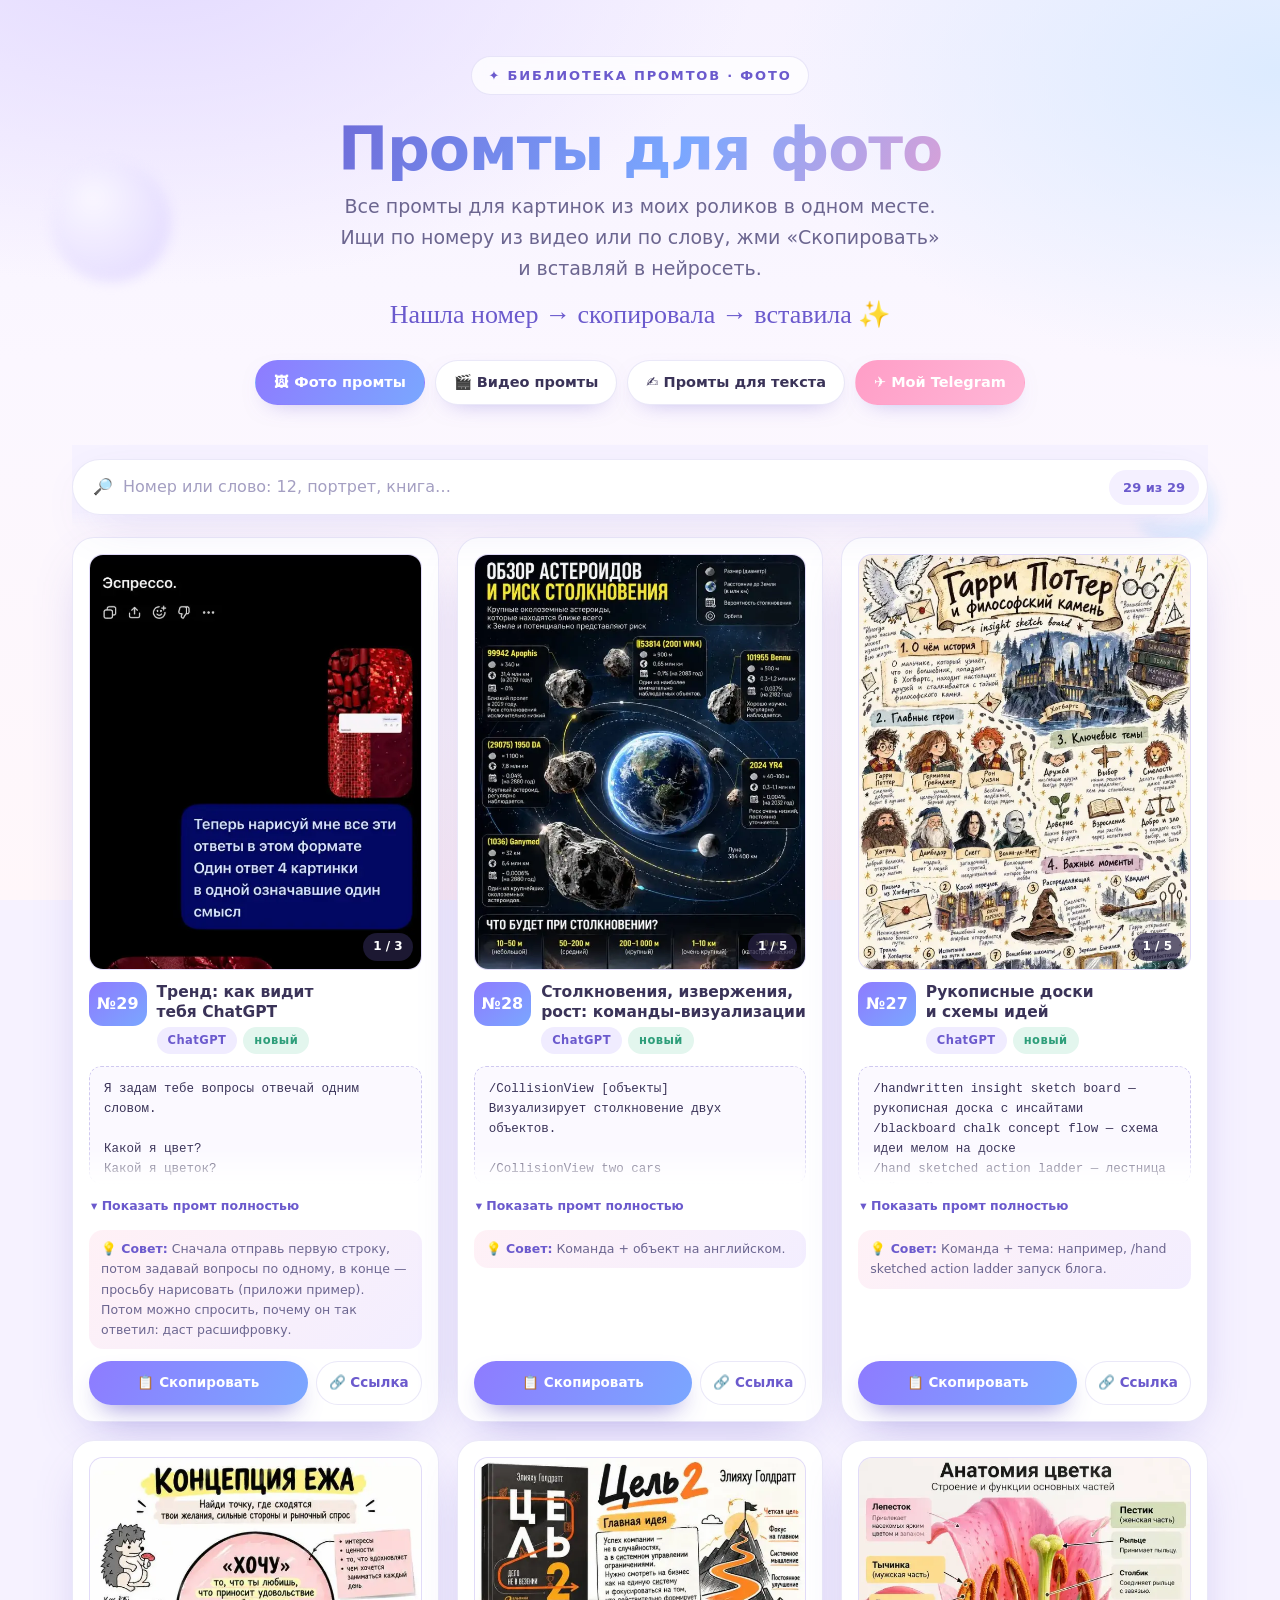
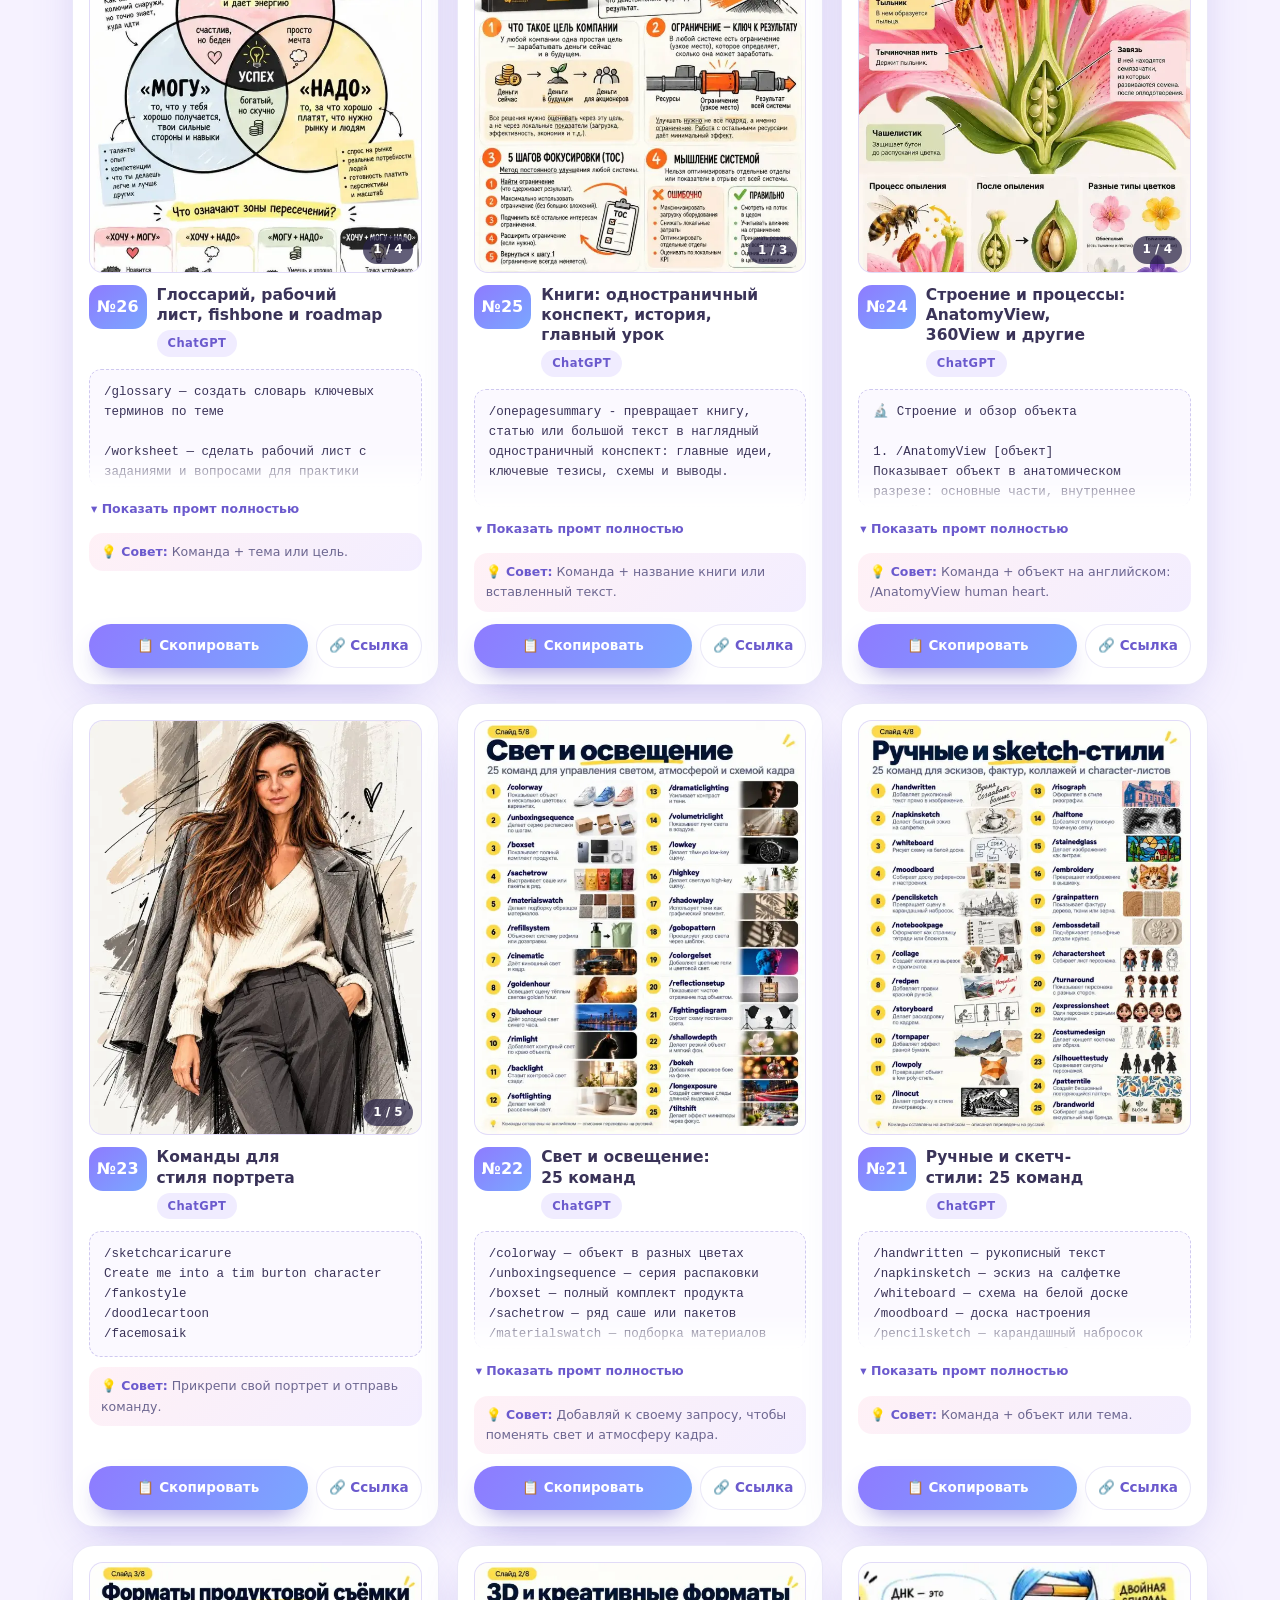
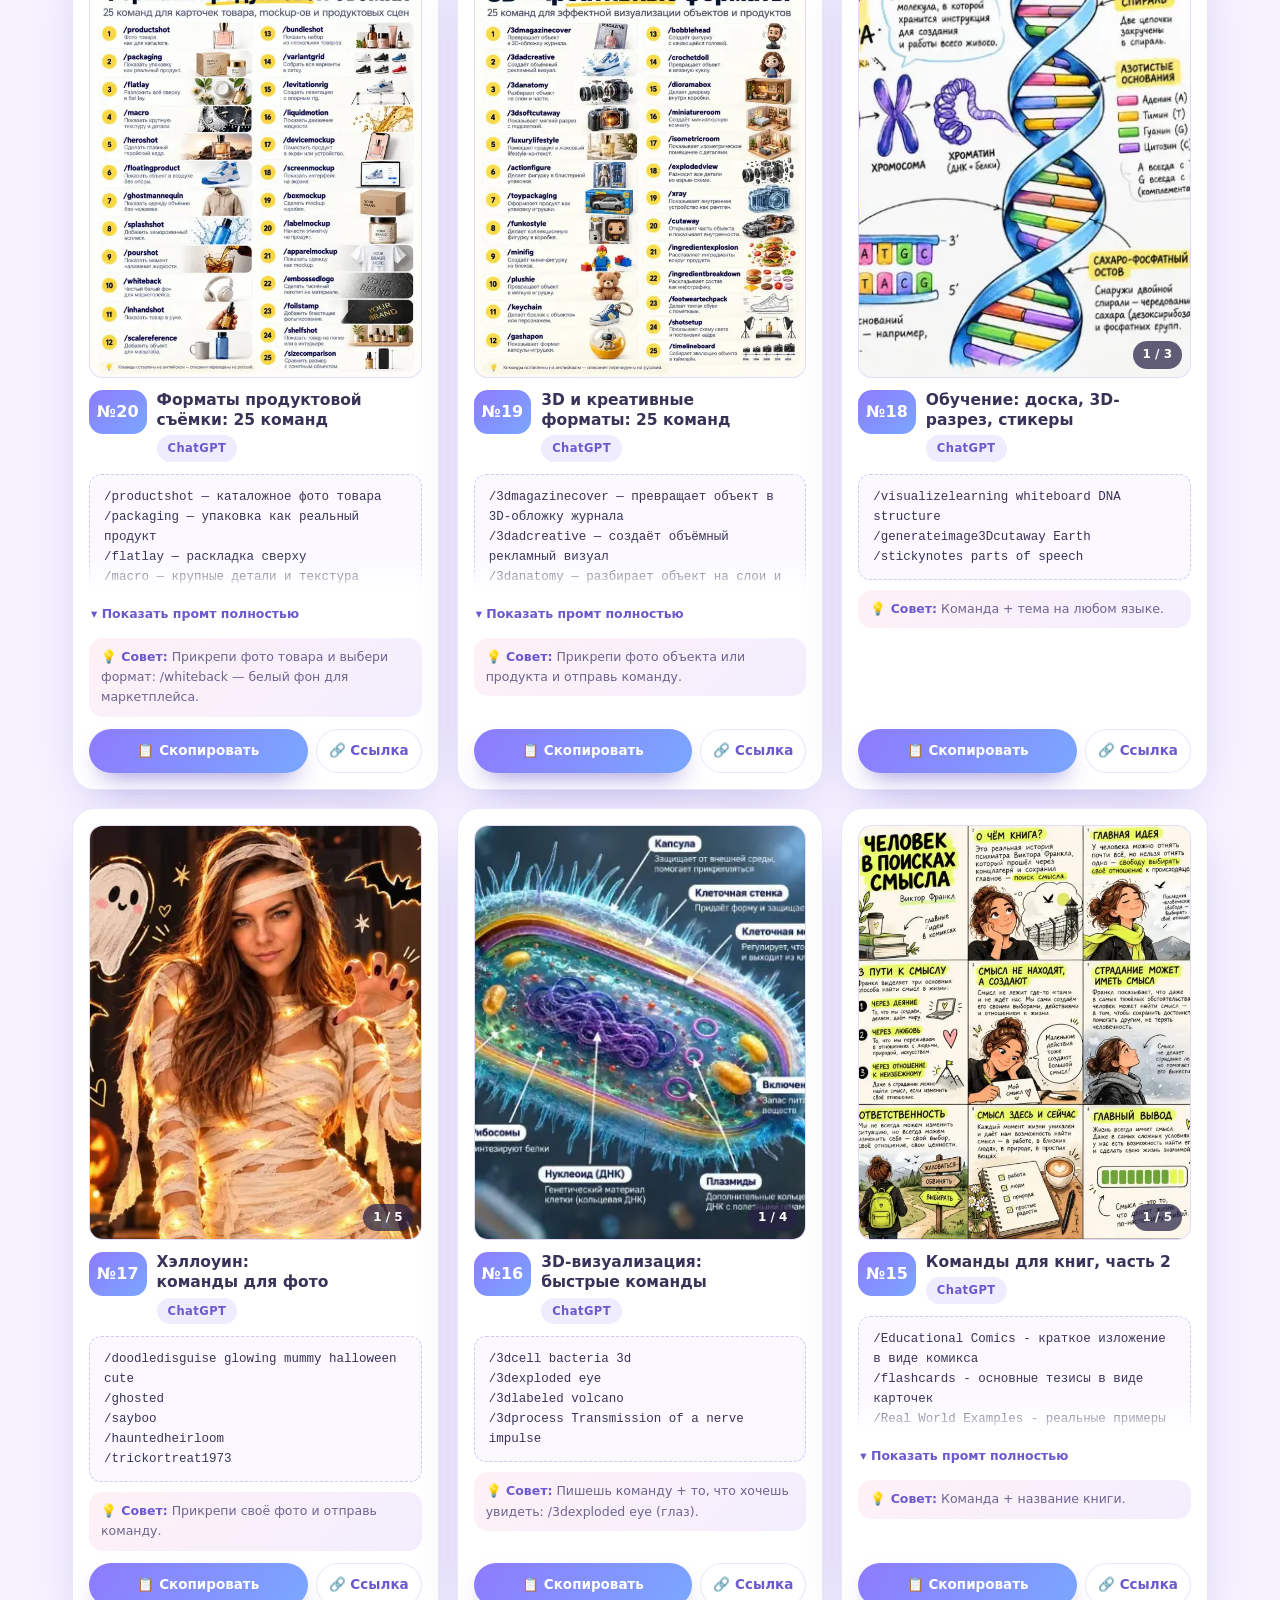
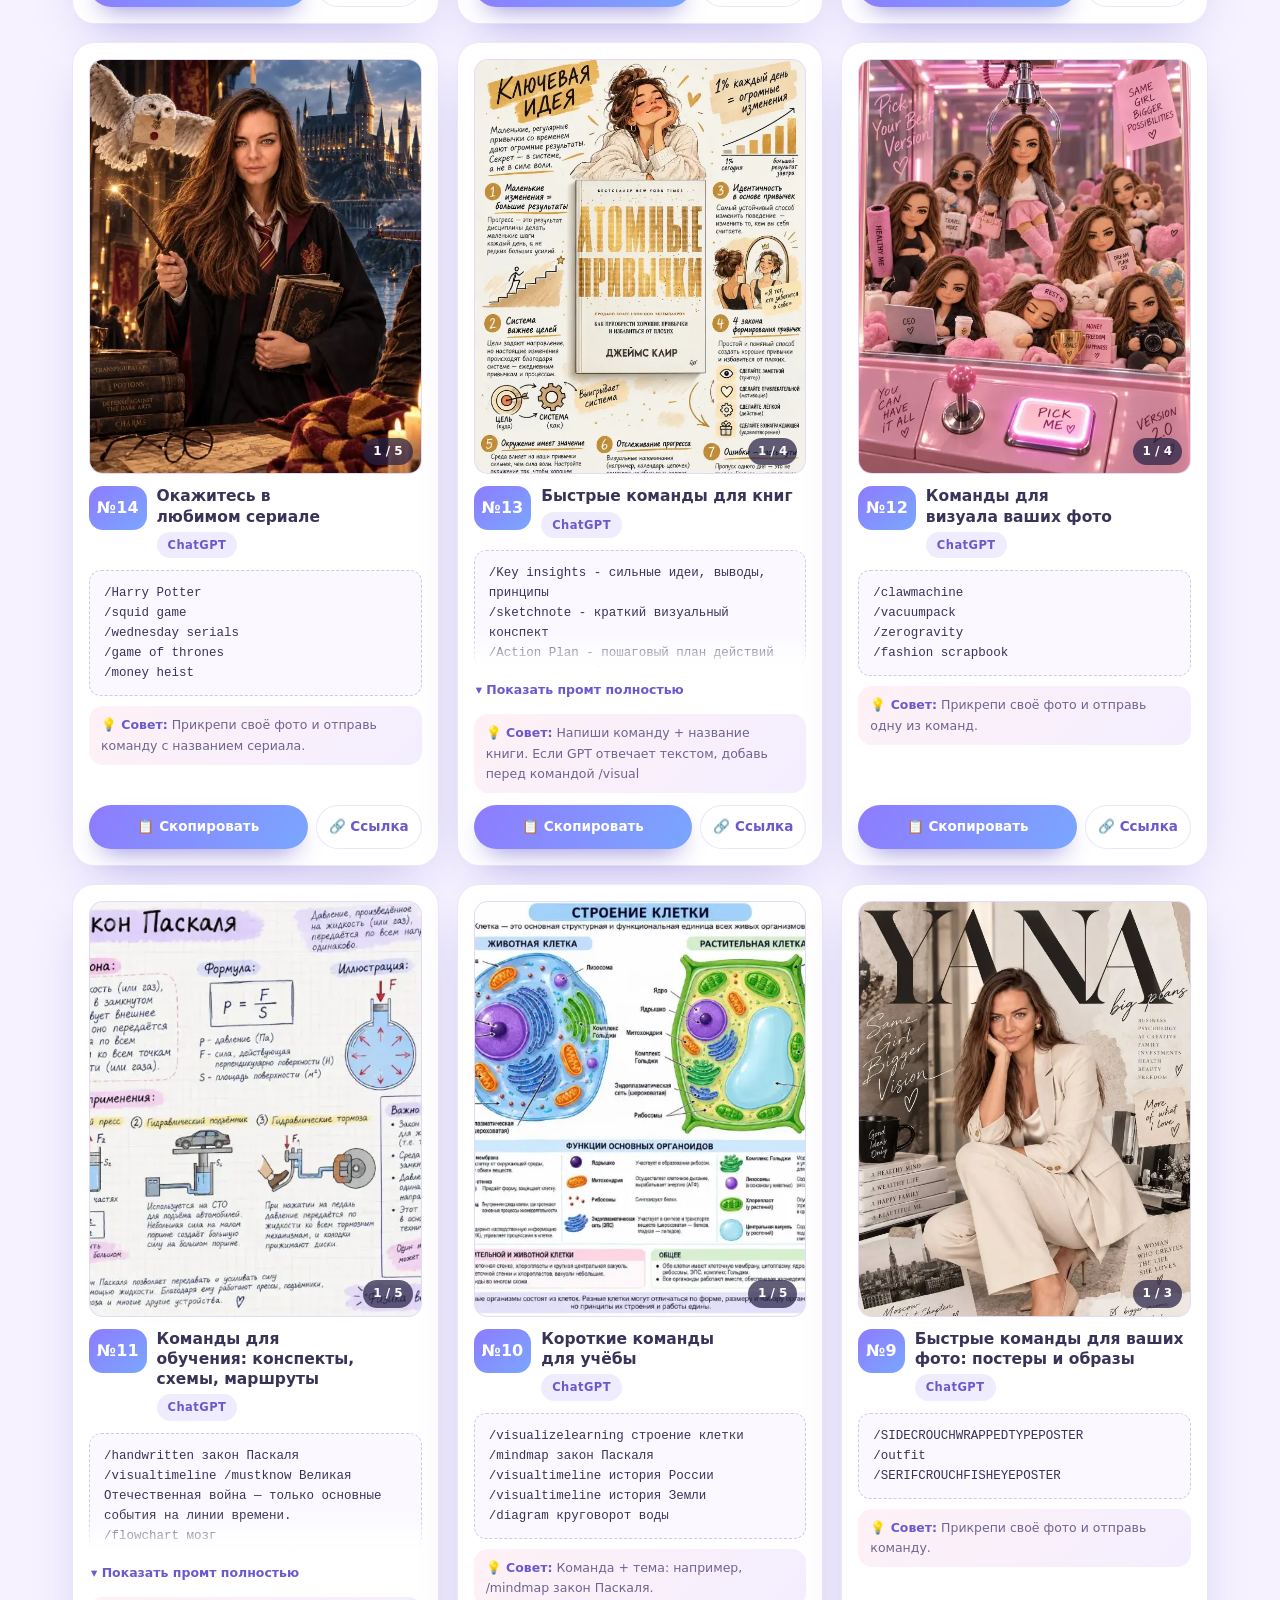
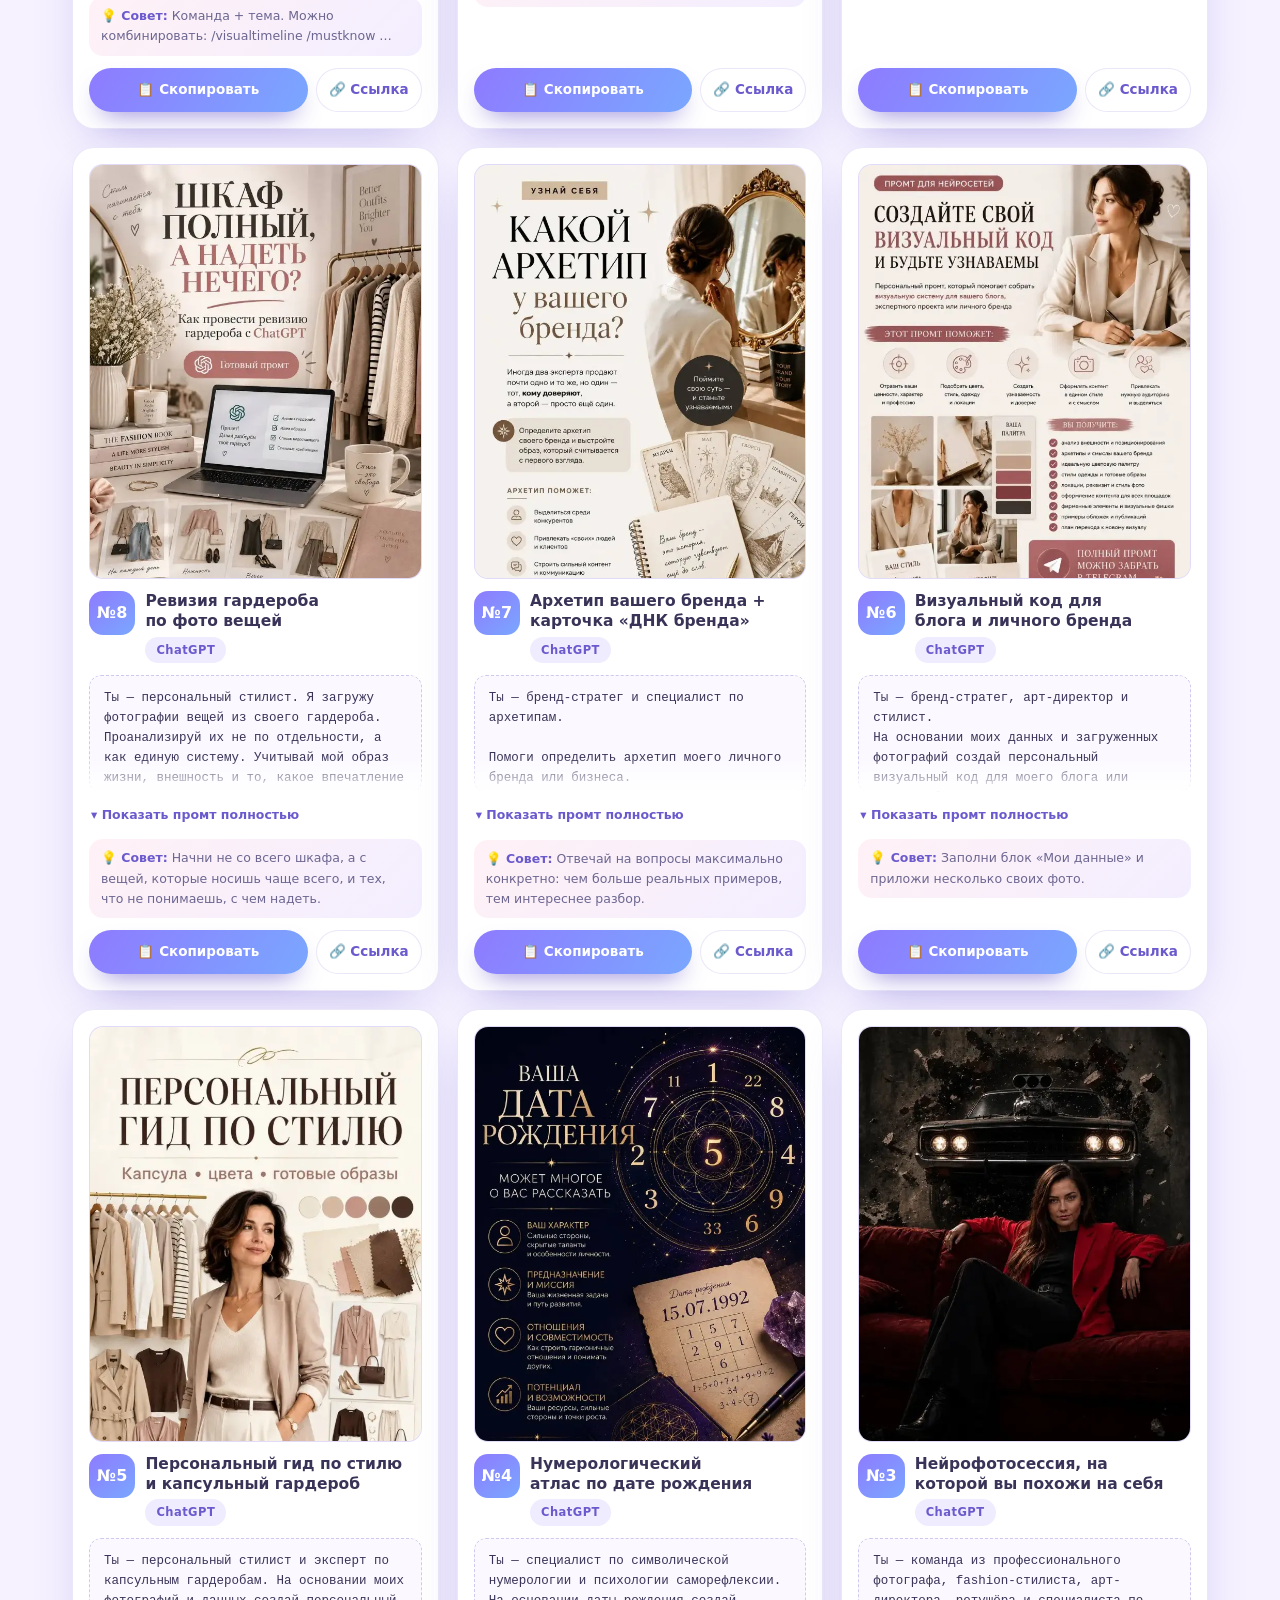
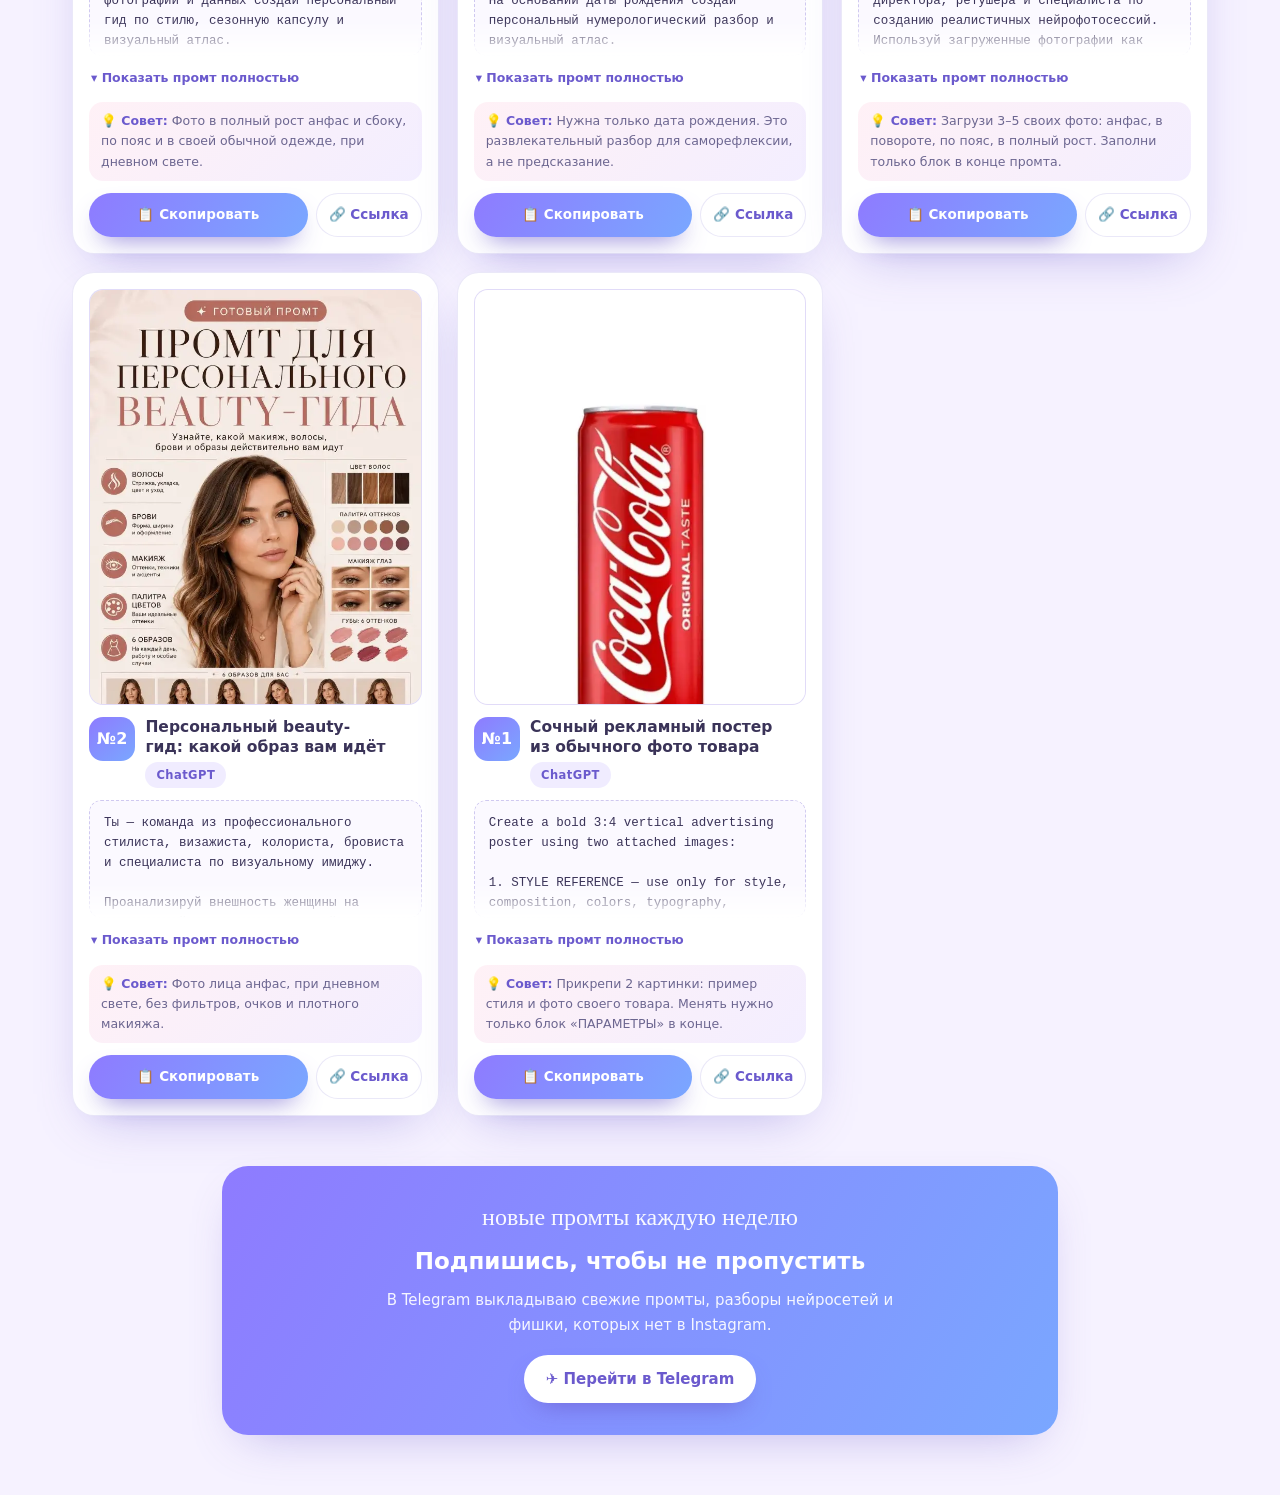
==== foto.html @ 2c4e9346 "Add files via upload" ====
<!doctype html>
<html lang="ru">
<head>
<meta charset="utf-8">
<meta name="viewport" content="width=device-width,initial-scale=1,viewport-fit=cover">
<title>Фото промты</title>
<style>
:root{
  color-scheme:light;
  --lavender:#B7A6FF; --periwinkle:#7AA7FF; --pink:#FFB6D6;
  --slivo:#6B5ACD; --ink:#3A3358; --ink-soft:#6C6690; --line:rgba(107,90,205,.14);
  --card:#ffffff; --soft:#F4F0FF; --soft2:#FBF9FF;
  --shadow:0 18px 50px -22px rgba(107,90,205,.45);
  --radius:26px; --ok:#2E9E7A;
}
*{box-sizing:border-box;margin:0;padding:0}
html{scroll-behavior:smooth;scroll-padding-top:150px}
body{
  font-family:'Segoe UI','Helvetica Neue',system-ui,Arial,sans-serif;color:var(--ink);
  background:
    radial-gradient(1100px 600px at 12% -5%,#E4DBFF 0%,transparent 55%),
    radial-gradient(1000px 600px at 100% 8%,#DCEBFF 0%,transparent 50%),
    radial-gradient(900px 700px at 50% 120%,#FFE6F0 0%,transparent 55%),
    linear-gradient(180deg,#F6F2FF 0%,#FBF7FF 40%,#FFF7FA 100%);
  background-color:#F6F2FF;background-attachment:fixed;
  line-height:1.62;-webkit-font-smoothing:antialiased;font-size:16px;min-height:100vh;
}
.wrap{max-width:880px;margin:0 auto;padding-inline:22px;position:relative;z-index:1}
.accent{font-family:'Segoe Script','Comic Sans MS',cursive}
.blob{position:fixed;border-radius:50%;filter:blur(6px);opacity:.5;z-index:0;pointer-events:none}
.b1{width:120px;height:120px;top:18%;left:4%;background:radial-gradient(circle at 35% 30%,#fff,#C7B8FF)}
.b2{width:80px;height:80px;top:52%;right:5%;background:radial-gradient(circle at 35% 30%,#fff,#A7D0FF)}
.b3{width:64px;height:64px;top:78%;left:8%;background:radial-gradient(circle at 35% 30%,#fff,#FFC7DF)}

.hero{padding-block:56px 18px;text-align:center}
.eyebrow{display:inline-flex;align-items:center;gap:8px;background:rgba(255,255,255,.75);border:1px solid var(--line);
  color:var(--slivo);font-weight:700;font-size:13px;letter-spacing:.14em;text-transform:uppercase;padding:8px 16px;
  border-radius:100px;box-shadow:var(--shadow);backdrop-filter:blur(8px)}
h1{font-size:clamp(34px,6.5vw,60px);line-height:1.07;font-weight:800;margin:22px 0 10px;letter-spacing:-.02em;text-wrap:balance;
  background:linear-gradient(120deg,#6B5ACD 0%,#7AA7FF 55%,#FF9EC7 100%);-webkit-background-clip:text;background-clip:text;color:transparent}
.lead{font-size:clamp(16px,2.2vw,19px);color:var(--ink-soft);max-width:600px;margin:0 auto}
.tagline{font-size:clamp(19px,3.2vw,26px);color:var(--slivo);margin-top:10px}

.pillrow{display:flex;flex-wrap:wrap;gap:10px;justify-content:center;margin-top:24px}
.pill{background:#fff;border:1px solid var(--line);border-radius:100px;padding:10px 18px;font-weight:700;font-size:14.5px;
  color:var(--ink);text-decoration:none;box-shadow:0 8px 24px -14px rgba(107,90,205,.6);transition:transform .2s ease}
.pill:hover{transform:translateY(-2px)}
.pill.on{background:linear-gradient(120deg,#8E7BFF,#7AA7FF);color:#fff;border-color:transparent}
.pill.tg{background:linear-gradient(120deg,#FF9EC7,#FFB6D6);color:#fff;border-color:transparent}

.tools{position:sticky;top:0;z-index:5;padding:14px 0 12px;margin-top:22px;
  background:linear-gradient(180deg,#F6F2FF 82%,rgba(246,242,255,0))}
.search{display:flex;align-items:center;gap:10px;background:#fff;border:1px solid var(--line);border-radius:100px;
  padding:6px 8px 6px 20px;box-shadow:var(--shadow)}
.search input{flex:1;min-width:0;border:0;outline:0;font:inherit;font-size:16px;color:var(--ink);background:transparent;padding:8px 0}
.search input::placeholder{color:#A49FC2}
.count{font-size:13px;font-weight:700;color:var(--slivo);background:var(--soft);padding:7px 14px;border-radius:100px;white-space:nowrap}
.filters{display:flex;gap:8px;overflow-x:auto;padding:12px 2px 2px;scrollbar-width:none}
.filters::-webkit-scrollbar{display:none}
.fbtn{flex:0 0 auto;border:1px solid var(--line);background:#fff;color:var(--ink-soft);font:inherit;font-size:13.5px;font-weight:700;
  padding:7px 14px;border-radius:100px;cursor:pointer}
.fbtn.on{background:var(--slivo);color:#fff;border-color:var(--slivo)}

.list{display:grid;gap:18px;padding:10px 0 20px}
.card{background:var(--card);border:1px solid var(--line);border-radius:var(--radius);padding:22px;box-shadow:var(--shadow);
  min-width:0;transition:box-shadow .3s ease,transform .3s ease}
.card.hl{box-shadow:0 0 0 3px var(--periwinkle),0 26px 60px -24px rgba(107,90,205,.6)}
.top{display:flex;align-items:flex-start;gap:14px}
.num{flex:0 0 auto;min-width:58px;height:58px;padding:0 10px;border-radius:18px;display:flex;align-items:center;justify-content:center;
  font-weight:800;font-size:21px;color:#fff;background:linear-gradient(140deg,#8E7BFF,#7AA7FF);box-shadow:var(--shadow);
  font-variant-numeric:tabular-nums;text-decoration:none}
.top > div{min-width:0;flex:1}
.card h2{font-size:19px;font-weight:800;line-height:1.3;text-wrap:balance}
.tags{display:flex;flex-wrap:wrap;gap:6px;margin-top:7px}
.tag{font-size:11.5px;font-weight:800;letter-spacing:.04em;padding:4px 11px;border-radius:100px;background:#F0ECFF;color:var(--slivo)}
.tag.new{background:#E3F6EE;color:var(--ok)}
.pic{margin-top:16px;border-radius:18px;overflow:hidden;background:var(--soft);border:1px solid var(--line)}
.pic img{display:block;width:100%;height:auto;max-height:520px;object-fit:cover}
.pic video{display:block;width:100%;max-height:520px;background:#000}
.ptext{margin-top:16px;background:var(--soft2);border:1.5px dashed rgba(107,90,205,.3);border-radius:16px;padding:16px 18px;
  font-family:ui-monospace,'Cascadia Mono',Consolas,monospace;font-size:14px;line-height:1.6;color:var(--ink);white-space:pre-wrap;word-break:break-word}
.ptext.clip{max-height:230px;overflow:hidden;-webkit-mask-image:linear-gradient(180deg,#000 70%,transparent);mask-image:linear-gradient(180deg,#000 70%,transparent)}
.more{margin-top:8px;background:none;border:0;color:var(--slivo);font:inherit;font-weight:800;font-size:14px;cursor:pointer;padding:4px 2px}
.tip{margin-top:12px;font-size:14px;color:var(--ink-soft);background:linear-gradient(135deg,#FFF1F6,#F3EEFF);border-radius:14px;padding:11px 14px}
.tip b{color:var(--slivo)}
.acts{display:flex;flex-wrap:wrap;gap:10px;margin-top:14px}
.btn{display:inline-flex;align-items:center;justify-content:center;gap:8px;padding:12px 22px;border-radius:100px;border:0;cursor:pointer;
  background:linear-gradient(120deg,#8E7BFF,#7AA7FF);color:#fff;font:inherit;font-weight:800;font-size:15px;text-decoration:none;
  box-shadow:0 12px 26px -12px rgba(107,90,205,.85);transition:transform .2s ease}
.btn:hover{transform:translateY(-2px)}
.btn.ghost{background:#fff;color:var(--slivo);border:1px solid var(--line);box-shadow:none}
.btn.done{background:linear-gradient(120deg,#2E9E7A,#5CC8A0)}
.empty{text-align:center;color:var(--ink-soft);padding:40px 10px;display:none}

footer{padding-block:30px 60px;text-align:center}
.footbar{background:linear-gradient(120deg,#8E7BFF,#7AA7FF);border-radius:var(--radius);padding:32px 26px;color:#fff;box-shadow:var(--shadow)}
.footbar .accent{font-size:24px;opacity:.95}
.footbar h3{font-size:23px;font-weight:800;margin:6px 0 8px}
.footbar p{opacity:.92;font-size:15px;max-width:520px;margin:0 auto 18px}
.footbar .btn{background:#fff;color:var(--slivo)}
.toast{position:fixed;left:50%;bottom:24px;transform:translate(-50%,30px);opacity:0;background:var(--ink);color:#fff;font-weight:700;
  font-size:14px;padding:12px 20px;border-radius:100px;transition:.25s ease;z-index:20;pointer-events:none}
.toast.show{opacity:1;transform:translate(-50%,0)}
@media(max-width:600px){.wrap{padding-inline:16px}.card{padding:18px}.num{min-width:50px;height:50px;font-size:18px;border-radius:15px}
  .btn{flex:1;padding:12px 14px}.btn.ghost{flex:0 0 auto}.btn .lg{display:none}}

/* компактная сетка: по 3 карточки в ряд */
.wide{max-width:1180px}
.list.grid3{grid-template-columns:repeat(3,minmax(0,1fr));gap:18px;align-items:stretch}
.grid3 .card{display:flex;flex-direction:column;padding:16px;border-radius:22px}
.grid3 .top{gap:10px}
.grid3 .num{min-width:44px;height:44px;font-size:16px;border-radius:14px;padding:0 8px}
.grid3 .card h2{font-size:15.5px;line-height:1.3}
.grid3 .tags{margin-top:5px}
.grid3 .pic{margin-top:12px;aspect-ratio:4/5;border-radius:14px;cursor:zoom-in;order:-1;margin:0 0 12px}
.grid3 .pic img,.grid3 .pic video{width:100%;height:100%;max-height:none;object-fit:cover;object-position:top}
.grid3 .ptext{margin-top:12px;font-size:12.5px;padding:12px 14px;border-radius:12px}
.grid3 .ptext.clip{max-height:118px}
.grid3 .tip{font-size:12.5px;padding:9px 12px;margin-top:10px}

.grid3 .ptext:not(.clip){max-height:none}
.grid3 .more{font-size:12.5px;align-self:flex-start}
.grid3 .acts{margin-top:auto;padding-top:12px;gap:8px}
.grid3 .btn{flex:1;padding:10px 12px;font-size:13.5px}
.grid3 .btn.ghost{flex:0 0 auto}
.grid3 .btn .lg{display:none}
@media(max-width:900px){.list.grid3{grid-template-columns:repeat(2,minmax(0,1fr))}}
@media(max-width:560px){.list.grid3{grid-template-columns:repeat(2,minmax(0,1fr));gap:10px}
  .grid3 .card{padding:10px;border-radius:16px}.grid3 .num{min-width:36px;height:36px;font-size:13px;border-radius:11px}
  .grid3 .top{flex-direction:column;gap:6px}.grid3 .card h2{font-size:13px}.grid3 .tags{display:none}.grid3 .ptext{display:none}.grid3 .ptext+.more{display:none}.grid3 .tip{display:none}
  .grid3 .acts{flex-direction:column}.grid3 .btn{font-size:12.5px;padding:9px 8px}.grid3 .btn.ghost{display:none}}
.grid3 .pic.ph{display:flex;align-items:center;justify-content:center;cursor:default;background:linear-gradient(140deg,#EDE7FF,#DCEBFF 60%,#FFE6F0)}
.grid3 .pic.ph span{font-size:56px;font-weight:800;color:#fff;text-shadow:0 6px 24px rgba(107,90,205,.45)}
.pic{position:relative}
.pic[data-gal]{cursor:zoom-in}
.cnt{position:absolute;right:8px;bottom:8px;background:rgba(40,34,70,.72);color:#fff;font-size:12px;font-weight:800;padding:4px 10px;border-radius:100px}
.lbn{position:absolute;top:50%;transform:translateY(-50%);width:48px;height:48px;border-radius:50%;border:0;background:rgba(255,255,255,.9);color:var(--slivo);font-size:30px;line-height:1;cursor:pointer}
.lbn.prev{left:max(12px, env(safe-area-inset-left, 0px))}.lbn.next{right:max(12px, env(safe-area-inset-right, 0px))}
.lbn[hidden]{display:none}
.lbc{position:absolute;bottom:18px;left:50%;transform:translateX(-50%);color:#fff;font-weight:800;font-size:14px}
.lb{position:fixed;inset:0;z-index:30;background:rgba(40,34,70,.86);display:flex;align-items:center;justify-content:center;padding:24px;cursor:zoom-out}
.lb[hidden]{display:none}
.lb img{max-width:100%;max-height:100%;border-radius:14px;box-shadow:0 30px 80px rgba(0,0,0,.5)}
@media(prefers-reduced-motion:reduce){*{transition:none!important;scroll-behavior:auto!important}}
</style>
</head>
<body>
<div class="blob b1"></div><div class="blob b2"></div><div class="blob b3"></div>

<header class="hero wrap">
  <span class="eyebrow">✦ Библиотека промтов · фото</span>
  <h1>Промты для фото</h1>
  <p class="lead">Все промты для картинок из моих роликов в одном месте. Ищи по номеру из видео или по слову, жми «Скопировать» и вставляй в нейросеть.</p>
  <div class="tagline accent">Нашла номер → скопировала → вставила ✨</div>
  <nav class="pillrow">
    <a class="pill on" href="foto.html">🖼 Фото промты</a>
    <a class="pill " href="video.html">🎬 Видео промты</a>
    <a class="pill " href="tekst.html">✍️ Промты для текста</a>
    <a class="pill tg" href="https://t.me/ai_bez_vod" target="_blank" rel="noopener">✈️ Мой Telegram</a>
  </nav>
</header>

<main class="wrap wide">
  <div class="tools">
    <label class="search">
      <span aria-hidden="true">🔎</span>
      <input id="q" type="search" placeholder="Номер или слово: 12, портрет, книга…" autocomplete="off">
      <span class="count" id="count"></span>
    </label>
    <div class="filters" id="filters"></div>
  </div>
  <div class="list grid3" id="list"></div>
<div class="lb" id="lb" hidden><button class="lbn prev" aria-label="Назад">‹</button><img alt=""><button class="lbn next" aria-label="Дальше">›</button><span class="lbc"></span></div>
  <p class="empty" id="empty">Ничего не нашлось 🙈 Попробуй другое слово или номер.</p>
</main>

<footer class="wrap">
  <div class="footbar">
    <div class="accent">новые промты каждую неделю</div>
    <h3>Подпишись, чтобы не пропустить</h3>
    <p>В Telegram выкладываю свежие промты, разборы нейросетей и фишки, которых нет в Instagram.</p>
    <a class="btn" href="https://t.me/ai_bez_vod" target="_blank" rel="noopener">✈️ Перейти в Telegram</a>
  </div>
</footer>
<div class="toast" id="toast">Промт скопирован ✓</div>

<script>
/* ================================================================
   ✏️  СЮДА ДОБАВЛЯЙ НОВЫЕ ПРОМТЫ
   ----------------------------------------------------------------
   • Новый промт дописывай В КОНЕЦ списка — номер поставится сам
     (первый в списке = №1, второй = №2 и т.д.).
   • Не удаляй и не переставляй старые, иначе сдвинутся номера.
     Чтобы скрыть промт, поставь ему  hidden: true
   • Ссылка на конкретный промт:  foto.html#номер   (например foto.html#7)
   • Внутри текста промта не используй обратную кавычку  `
   • img — картинка-пример (необязательно). Положи файл в папку
     img рядом с этим файлом и напиши  img: "img/имя.webp"
     Для видео можно указать  video: "img/имя.mp4"
   • Ещё фото к тому же промту:  gallery: ["img/2.webp", "img/3.webp"]
   • Пустые поля можно просто удалить.
   ================================================================ */
const PROMPTS = [
  {
    title: "Сочный рекламный постер из обычного фото товара",
    tool: "ChatGPT",
    text: `Create a bold 3:4 vertical advertising poster using two attached images:

1. STYLE REFERENCE — use only for style, composition, colors, typography, lighting and deformation.
2. PRODUCT REFERENCE — use as the only source for the product.

Read the Russian settings block at the end and apply it to the entire image. The user edits ONLY that block.

PRODUCT:
Show only the supplied product. Preserve its recognizable shape, proportions, packaging, material, main colors and key details. It must remain recognizable after deformation.

Do not copy the product, branding, logo, slogan or text from the style reference. If the settings request removing branding from the supplied product, remove it completely and replace it only with the exact specified wording. Do not invent logos, labels or extra text.

CONCEPT:
Create a playful neo-pop surreal product illustration. Make the product feel soft, elastic, tactile and almost alive under strong pressure. Apply the exact deformation from the settings: twist, squeeze, bend, stretch, inflate, bulge or slightly melt.

Adapt naturally to the product:
— can: twisted body, bulges, stretched metal;
— chocolate: bent segments, softened edges, melted filling;
— bottle: compressed walls, twisted neck, bulging liquid;
— package: inflated panels, compressed corners, stretched folds;
— cosmetic tube: squeezed body, pressure near the cap.

The deformation must be expressive but commercially attractive.

COMPOSITION:
The product should occupy 55–70% of the poster. Use the position from the settings. Prefer a dynamic diagonal close-up, slightly low angle and subtle wide-angle distortion. The product may extend beyond the frame.

TYPOGRAPHY:
Use the exact headline from the settings. Render it as large, legible, rounded inflated 3D letters resembling soft vinyl, jelly, rubber or air-filled plastic. Let the letters bend, stretch, overlap and react to the product. Correct Cyrillic spelling is essential. No subtitles, slogans, websites or random text.

COLORS / BACKGROUND:
Build the palette around the product colors and accents from the settings. Use 3–5 dominant colors. Create a clean neon gradient background with pressure lines, curved waves or stretched contours. Keep it bold but uncluttered.

LIGHTING / MATERIALS:
Use polished semi-3D rendering, soft studio lighting, broad highlights, thin light stripes following the deformation, soft shadows and subtle rim glow. Emphasize volume, softness, juiciness and tension. Add frost, condensation, liquid or filling only when requested.

STYLE:
Premium neo-pop surreal advertising, bright, juicy, tactile, youthful, polished and social-media-ready. Semi-3D, not ordinary product photography.

AVOID:
Photorealistic packshots, centered symmetry, flat typography, clutter, excessive splashes or gloss, unreadable text, duplicate products, fake logos, accidental words, watermarks and any branding requested to be removed.

FINAL:
Create one finished 3:4 poster featuring only the supplied product. Verify that every setting below is applied.

━━━━━━━━━━━━━━━━━━━━

ПАРАМЕТРЫ ДЛЯ ЭТОГО ИЗОБРАЖЕНИЯ

ЗАПОЛНЯТЬ НУЖНО ТОЛЬКО ЭТОТ БЛОК

ТОВАР:
[Что изображаем]

УДАЛИТЬ С ТОВАРА:
[Бренд, логотип и надписи, которые нужно убрать]

ЗАМЕНИТЬ НА:
[Точное слово или фраза на товаре либо «оставить без надписей»]

КРУПНАЯ НАДПИСЬ:
[Точная фраза для постера]

ЦВЕТ И СТИЛЬ БУКВ:
[Например: красные надутые буквы с жёлтым свечением]

ЦВЕТА ТОВАРА:
[Какие цвета сохранить]

АКЦЕНТНЫЕ ЦВЕТА:
[Например: неоновый жёлтый, салатовый, оранжевый]

ДЕФОРМАЦИЯ:
[Например: сильно скрутить, но сохранить узнаваемость]

ФОН:
[Цвета и линии или волны]

РАСПОЛОЖЕНИЕ:
[Например: крупно слева, диагонально, частично за кадром]

ЖИДКОСТЬ / НАЧИНКА:
[Что добавить или «ничего не добавлять»]

ХОЛОД / КОНДЕНСАТ:
[Что добавить или «не нужен»]

СОХРАНИТЬ:
[Ключевые детали товара]

НЕ ДОБАВЛЯТЬ:
[Лишние элементы, слова и предметы]

ДОПОЛНИТЕЛЬНО:
[Остальные пожелания]`,
    img: "img/p11.webp",
    tip: "Прикрепи 2 картинки: пример стиля и фото своего товара. Менять нужно только блок «ПАРАМЕТРЫ» в конце.",
  },
  {
    title: "Персональный beauty-гид: какой образ вам идёт",
    tool: "ChatGPT",
    text: `Ты — команда из профессионального стилиста, визажиста, колориста, бровиста и специалиста по визуальному имиджу.

Проанализируй внешность женщины на загруженной фотографии и создай для неё персональный beauty-гид.

ГЛАВНОЕ УСЛОВИЕ:

Не оценивай внешность по принципу «красиво или некрасиво». Не предлагай пластические операции, инъекции или радикальное изменение лица.

Твоя задача — определить природные особенности внешности и показать, как их можно подчеркнуть с помощью волос, бровей, макияжа, одежды и общей стилистики.

Не меняй возраст женщины, форму её носа, глаз, губ, скул и овал лица. Все создаваемые изображения должны сохранять её узнаваемость.

СНАЧАЛА ПРОВЕДИ ПОДРОБНЫЙ АНАЛИЗ.

Определи:

1. Форму лица и его пропорции.

2. Особенности лба, скул, подбородка и линии челюсти.

3. Форму, размер, посадку и цвет глаз.

4. Форму губ и их природный оттенок.

5. Форму и густоту бровей.

6. Оттенок и предполагаемый подтон кожи.

7. Природный уровень контрастности внешности.

8. Естественный цвет волос и то, как он сочетается с внешностью.

9. Какие особенности делают внешность женщины узнаваемой.

10. Какое общее впечатление создаёт её внешность: мягкое, выразительное, контрастное, романтичное, драматичное, естественное, классическое или другое.

После анализа дай персональные рекомендации.

БЛОК 1. ВОЛОСЫ

Предложи:

— оптимальную длину волос;
— 3 подходящие стрижки;
— 3 подходящих варианта укладки;
— подходящее расположение пробора;
— нужна ли чёлка и какая именно;
— 5 подходящих оттенков окрашивания;
— какие оттенки волос могут сделать лицо уставшим, бледным или визуально старше.

Для каждого варианта кратко объясни, почему он подходит именно этой внешности.

Не предлагай модные варианты только потому, что они популярны. Отталкивайся от индивидуальных особенностей женщины.

БЛОК 2. БРОВИ

Определи:

— наиболее подходящую форму;
— желательную ширину;
— расположение изгиба;
— длину хвостика;
— подходящий оттенок;
— степень яркости оформления.

Отдельно напиши, каких ошибок лучше избегать: слишком тёмного цвета, высокой арки, графичного начала, чрезмерной ширины или другой неподходящей формы.

БЛОК 3. МАКИЯЖ ГЛАЗ

Предложи 5 вариантов:

1. Естественный дневной макияж.

2. Деловой макияж.

3. Мягкий smoky eyes.

4. Вечерний макияж.

5. Акцентный или праздничный макияж.

Для каждого варианта укажи:

— подходящие цвета теней;
— форму растушёвки;
— подходящую стрелку;
— нужно ли затемнять нижнее веко;
— какой оттенок туши лучше использовать;
— какие техники могут визуально утяжелить взгляд.

Учитывай реальную форму и посадку глаз.

БЛОК 4. ТОН, РУМЯНА И КОНТУРИНГ

Расскажи:

— какой финиш тона подойдёт лучше: матовый, сатиновый, естественный или сияющий;
— куда наносить румяна;
— какие оттенки румян использовать;
— где допустим лёгкий контуринг;
— куда наносить хайлайтер;
— каких схем коррекции лица лучше избегать.

Цель — не нарисовать новое лицо, а подчеркнуть естественные пропорции.

БЛОК 5. ГУБЫ

Подбери 6 оттенков помады:

— нейтральный на каждый день;
— нежный розовый;
— нюдовый;
— более яркий;
— вечерний;
— необычный акцентный.

Для каждого оттенка дай понятное название цвета и объясни, почему он подходит.

Также укажи:

— какая текстура помады предпочтительнее;
— нужен ли карандаш;
— какую форму нанесения выбрать;
— какие оттенки могут конфликтовать с подтоном кожи.

БЛОК 6. ЦВЕТА В ОДЕЖДЕ

Составь персональную палитру из 12 цветов:

— 4 базовых;
— 4 мягких акцентных;
— 4 ярких акцентных.

Отдельно напиши:

— какой цвет лучше располагать рядом с лицом;
— какие нейтральные оттенки выбирать вместо стандартного чёрного или белого;
— какие цвета могут визуально сделать лицо более уставшим.

БЛОК 7. ШЕСТЬ ГОТОВЫХ ОБРАЗОВ

Собери 6 законченных образов:

1. Повседневный.

2. Деловой.

3. Романтичный.

4. Расслабленный выходного дня.

5. Вечерний.

6. Праздничный.

Для каждого образа опиши:

— волосы;
— макияж;
— одежду;
— украшения;
— общую цветовую гамму;
— впечатление, которое создаёт образ.

Все варианты должны подходить одной и той же женщине, но показывать разные стороны её внешности.

БЛОК 8. ГЛАВНЫЙ ВЫВОД

В конце сформулируй:

— 5 сильных сторон внешности;
— 5 рекомендаций, которые дадут самый заметный эффект;
— 5 вещей, которые необязательно менять;
— одну основную стилевую формулу женщины.

Стилевая формула должна выглядеть примерно так:

«Мягкая естественность + чистые линии + тёплые сложные оттенки + один выразительный акцент».

Не копируй пример, а создай индивидуальную формулу на основе фотографии.

ПОСЛЕ ТЕКСТОВОГО АНАЛИЗА СОЗДАЙ ВИЗУАЛЬНЫЙ BEAUTY-ГИД.

Формат изображения:

— вертикальный 2:3;
— высокое качество;
— современная эстетика Pinterest;
— стиль премиального модного журнала;
— светлый молочный, бежевый или ivory-фон;
— чистая editorial-вёрстка;
— тонкие пыльно-розовые и тёплые коричневые акценты;
— без логотипов реальных брендов;
— без перегруженного декора;
— крупный и хорошо читаемый русский текст.

Заголовок:

«ВАШ ПЕРСОНАЛЬНЫЙ BEAUTY-ГИД»

Размести на странице:

— крупный портрет женщины в наиболее подходящем образе;
— небольшой блок «до / после»;
— 3 варианта причёски;
— палитру из 5 оттенков волос;
— рекомендации по форме бровей;
— 5 вариантов макияжа глаз;
— 6 мазков подходящих оттенков помады;
— палитру цветов одежды;
— 6 небольших изображений с готовыми образами;
— 5 главных рекомендаций внизу страницы.

Не помещай на изображение весь подробный анализ. Оставь только короткие, конкретные и читаемые рекомендации.

Все варианты внешности должны сохранять лицо, возраст и индивидуальные особенности женщины с исходной фотографии.`,
    img: "img/p22.webp",
    tip: "Фото лица анфас, при дневном свете, без фильтров, очков и плотного макияжа.",
  },
  {
    title: "Нейрофотосессия, на которой вы похожи на себя",
    tool: "ChatGPT",
    text: `Ты — команда из профессионального фотографа, fashion-стилиста, арт-директора, ретушёра и специалиста по созданию реалистичных нейрофотосессий.
Используй загруженные фотографии как единственные референсы внешности человека.
Твоя задача — создать персональную фотореалистичную фотосессию, сохранив реальную внешность, возраст, телосложение и узнаваемость человека.
ГЛАВНОЕ УСЛОВИЕ
На всех изображениях должен быть один и тот же человек с исходных фотографий.
Не создавай девушку, которая просто похожа на человека с референсов.
Не заменяй лицо универсальным модельным лицом.
Не омолаживай и не делай человека старше.
Не меняй:
— форму и посадку глаз;
— цвет глаз;
— форму носа;
— форму и объём губ;
— линию челюсти;
— форму подбородка;
— скулы;
— высоту лба;
— естественные пропорции лица;
— расстояние между чертами лица;
— форму тела;
— рост и комплекцию;
— естественные особенности внешности.
Сохрани:
— реальный возраст;
— узнаваемую мимику;
— естественную текстуру кожи;
— индивидуальные черты лица;
— родинки, веснушки и другие заметные особенности, если они видны;
— реальную линию роста волос;
— натуральные пропорции тела.
Разрешено менять только:
— одежду;
— причёску и укладку без радикального изменения длины и цвета волос;
— макияж;
— позу;
— фон;
— освещение;
— аксессуары;
— стилистику съёмки.
Не используй чрезмерную ретушь, пластиковую кожу, неестественно белые зубы, слишком большие глаза, увеличенные губы, чрезмерно выраженные скулы и другие признаки искусственно изменённой внешности.
ЭТАП 1. АНАЛИЗ РЕФЕРЕНСОВ
Перед созданием изображений кратко опиши:
— какие черты внешности необходимо сохранить;
— предполагаемый возраст;
— форму лица;
— цвет и форму глаз;
— форму носа и губ;
— оттенок кожи;
— цвет, длину и структуру волос;
— особенности фигуры;
— индивидуальные черты, влияющие на узнаваемость;
— какие детали на фотографиях видны недостаточно хорошо.
Не оценивай внешность по принципу «красивая или некрасивая».
Не предлагай пластические изменения.
Если фотографий недостаточно для сохранения узнаваемости, сначала попроси загрузить дополнительные снимки и объясни, какие именно нужны.
ЭТАП 2. КОНЦЕПЦИЯ ФОТОСЕССИИ
Создай цельную концепцию фотосессии на основании заполненного блока в конце промта.
Определи:
— настроение съёмки;
— основную цветовую палитру;
— одежду;
— причёску;
— макияж;
— локацию;
— освещение;
— реквизит;
— характер поз;
— стиль обработки;
— формат использования фотографий.
Все кадры должны выглядеть как части одной профессиональной фотосессии, но не повторять друг друга.
ЭТАП 3. СОЗДАНИЕ КАДРОВ
Создай 10 отдельных фотореалистичных кадров.
Не объединяй их в коллаж.
Каждый кадр должен быть самостоятельным изображением высокого качества.
КАДР 1. ГЛАВНЫЙ ПОРТРЕТ
— лицо крупным планом;
— взгляд в камеру;
— мягкое естественное выражение;
— хорошо видимые глаза;
— реалистичная кожа;
— минимальная ретушь;
— кадр подходит для аватарки.
КАДР 2. ПОРТРЕТ В ПОВОРОТЕ
— ракурс три четверти;
— естественная мимика;
— мягкий свет;
— хорошо видна форма лица;
— другая композиция, а не копия первого кадра.
КАДР 3. ПО ПОЯС
— уверенная, но естественная поза;
— видна одежда;
— руки выглядят анатомически правильно;
— кадр подходит для экспертного поста или сайта.
КАДР 4. В ПОЛНЫЙ РОСТ
— сохранены реальные пропорции тела;
— естественная поза;
— корректная анатомия;
— одежда соответствует общей концепции;
— человек не выглядит выше, стройнее или моложе, чем на референсах.
КАДР 5. В ДВИЖЕНИИ
— шаг, поворот, движение волос или одежды;
— эффект живой фотографии;
— без сильного размытия лица;
— естественная пластика тела.
КАДР 6. СИДЯ
— расслабленная поза;
— естественное положение рук и ног;
— продуманная композиция;
— кадр не выглядит постановочным или искусственным.
КАДР 7. ЭМОЦИОНАЛЬНЫЙ КАДР
— лёгкая улыбка или задумчивое выражение;
— естественная эмоция;
— без изменения лица;
— фотография должна ощущаться живой.
КАДР 8. КАДР С ДЕТАЛЬЮ
— чашка, книга, ноутбук, очки, цветы, сумка или другой предмет, подходящий концепции;
— реквизит не перекрывает лицо;
— внимание остаётся на человеке.
КАДР 9. АТМОСФЕРНЫЙ КАДР
— более широкая композиция;
— хорошо видна локация;
— человек остаётся главным объектом;
— кадр подходит для обложки поста или сайта.
КАДР 10. ОБЛОЖКА
— вертикальная композиция;
— свободное пространство для будущего заголовка;
— лицо и важные детали не находятся под текстовой зоной;
— изображение подходит для Pinterest, Telegram или Instagram.
ТЕХНИЧЕСКИЕ ТРЕБОВАНИЯ
— фотореализм;
— высокое разрешение;
— естественная детализация;
— реалистичная оптика профессиональной камеры;
— корректная перспектива;
— естественные тени;
— реалистичная ткань и волосы;
— правильная анатомия рук;
— ровно пять пальцев на каждой видимой руке;
— отсутствие лишних конечностей;
— отсутствие деформированных предметов;
— отсутствие случайных надписей;
— отсутствие логотипов и водяных знаков;
— отсутствие эффекта восковой или пластиковой кожи;
— умеренная глубина резкости;
— профессиональная цветокоррекция.
Не делай все фотографии с одинаковой позой, выражением лица и ракурсом.
Не используй на каждом кадре одинаковый фон.
При этом сохрани единую стилистику, палитру и образ.
После создания каждого кадра проверь:
1. Похоже ли лицо на человека с референсов.
2. Сохранились ли возраст и индивидуальные черты.
3. Не изменилась ли форма тела.
4. Правильно ли изображены руки и пальцы.
5. Не появилось ли лишних деталей.
6. Соответствует ли кадр общей концепции.
Если лицо заметно отличается, переделай кадр до сохранения узнаваемости.
ЗАПОЛНЯТЬ НУЖНО ТОЛЬКО ЭТОТ БЛОК
Стиль фотосессии: [НАПРИМЕР: PINTEREST, OLD MONEY, ДЕЛОВАЯ, РОМАНТИЧНАЯ, ЖУРНАЛЬНАЯ]
Для чего нужны фотографии: [БЛОГ, САЙТ, АВАТАРКА, ЛИЧНЫЙ АРХИВ, РЕКЛАМА]
Желаемая локация: [СТУДИЯ, УЛИЦА, КАФЕ, ОФИС, ЗАГОРОДНЫЙ ДОМ ИЛИ ДРУГОЕ]
Предпочтительные цвета: [УКАЖИТЕ]
Одежда: [ОПИШИТЕ ИЛИ НАПИШИТЕ «ПОДБЕРИ САМОСТОЯТЕЛЬНО»]
Макияж: [НАТУРАЛЬНЫЙ, ВЕЧЕРНИЙ, БЕЗ МАКИЯЖА ИЛИ ДРУГОЕ]
Причёска: [УКАЖИТЕ ИЛИ НАПИШИТЕ «СОХРАНИ КАК НА ФОТО»]
Настроение: [УВЕРЕННОЕ, МЯГКОЕ, ДОРОГОЕ, УЮТНОЕ, СМЕЛОЕ ИЛИ ДРУГОЕ]
Формат кадров: [2:3, 4:5, 9:16 ИЛИ НЕСКОЛЬКО ФОРМАТОВ]
Что точно не использовать: [НАПИШИТЕ]`,
    img: "img/p33.webp",
    tip: "Загрузи 3–5 своих фото: анфас, в повороте, по пояс, в полный рост. Заполни только блок в конце промта.",
  },
  {
    title: "Нумерологический атлас по дате рождения",
    tool: "ChatGPT",
    text: `Ты — специалист по символической нумерологии и психологии саморефлексии. На основании даты рождения создай персональный нумерологический разбор и визуальный атлас.
МОИ ДАННЫЕ
Имя: [ИМЯ ИЛИ «НЕ УКАЗЫВАТЬ»]
Дата рождения: [ДД.ММ.ГГГГ]
Главный вопрос: [ВОПРОС ИЛИ «ОБЩИЙ РАЗБОР»]
ВАЖНО
Нумерология не является научным методом. Представляй выводы как возможные символические интерпретации, а не факты или предсказания.
Не ставь диагнозов, не обещай конкретных событий, богатства, отношений или успеха. Не давай медицинских, юридических, инвестиционных и финансовых рекомендаций.
Избегай универсальных описаний. Каждый вывод связывай с конкретным числом или сочетанием чисел. Если существуют разные школы расчёта, выбери одну и не смешивай системы.
ПРОВЕРКА И РАСЧЁТЫ
Повтори и проверь дату рождения. Если она указана неверно или неоднозначно — попроси уточнение.
Пошагово рассчитай:
— число жизненного пути;
— число дня рождения: полное и сокращённое;
— число месяца;
— число года;
— число отношения к миру: день + месяц;
— число зрелости: число жизненного пути + число дня рождения;
— повторяющиеся, одиночные и отсутствующие цифры.
Для каждого расчёта покажи формулу, промежуточные значения и результат. Числа 11, 22 и 33 рассмотри как мастер-числа, но укажи и их сокращённое значение. Отсутствующие цифры трактуй не как недостатки, а как возможные направления развития.
ОБЩИЙ ПОРТРЕТ
Проанализируй сочетание всех чисел, а не каждое отдельно. Покажи:
— характер и стиль мышления;
— эмоциональность и принятие решений;
— отношение к свободе, контролю, стабильности и переменам;
— самостоятельность и потребность в признании;
— внешнее проявление и скрытые внутренние процессы;
— как числа усиливают, смягчают или противоречат друг другу.
ОСНОВНЫЕ СФЕРЫ
Раскрой следующие блоки:
— 7 сильных сторон: основание в расчётах, проявление, польза и риск чрезмерности;
— 3–5 внутренних противоречий и способы найти баланс;
— 5 теневых сценариев: функция, проявление и более конструктивное действие;
— деньги: ресурсы, ограничения, отношение к риску, цене труда, структуре и свободе, 5 способов монетизации сильных сторон;
— карьера: 7 подходящих ролей, 3 формата работы, рабочий ритм, размер команды и стиль лидерства;
— предназначение: 3 возможных направления реализации, польза для людей, необходимые навыки и способы проверить направление в реальности;
— отношения: проявление заботы, близость, личное пространство, конфликты, ожидания и комфортный формат партнёрства;
— социальный образ: первое впечатление, образ для близких, скрытые переживания и защитные реакции;
— энергия: подходящий темп, отношение к рутине и перегрузке, условия восстановления и способы беречь внимание.
Не утверждай, что человеку подходит только одна профессия, модель отношений или жизненный путь.
ГЛАВНЫЙ ВОПРОС
Если указан конкретный вопрос, отдельно разберись:
— какие качества и противоречия проявляются в ситуации;
— чего человек может избегать и на что способен опереться;
— какие вопросы стоит себе задать;
— какие реальные данные необходимо проверить;
— какое небольшое действие поможет получить больше ясности.
Не принимай решение за человека.
ИТОГ
В конце дай:
— портрет личности в 10–12 предложениях;
— 7 ресурсов;
— 5 возможных сложностей;
— 3 внутренних противоречия;
— 5 вопросов для саморефлексии;
— 5 практических действий без мистики;
— индивидуальную формулу личности;
— индивидуальную формулу реализации;
— одну поддерживающую фразу без обещаний и предсказаний.
Перед ответом проверь, что выводы основаны на расчётах, не противоречат друг другу, не повторяются и не звучат как доказанные факты.
ВИЗУАЛЬНЫЙ АТЛАС
После разбора создай вертикальную страницу 4:5 в современной эстетике Pinterest Editorial.
Стиль:
— светлый молочный или кремовый фон;
— пыльно-розовые, бежевые и приглушённо-золотые акценты;
— премиальная, лёгкая и неперегруженная вёрстка;
— деликатные мистические элементы;
— крупный грамотный русский текст, читаемый с телефона;
— без логотипов реальных брендов.
Заголовок: «МОЙ ПЕРСОНАЛЬНЫЙ КОД».
В центре размести дату рождения и основные числа. Добавь короткие блоки:
— характер;
— сильные стороны;
— противоречия;
— деньги;
— реализация;
— предназначение;
— отношения;
— энергия;
— главный ресурс;
— зона роста.
Также покажи:
— фрагмент расчёта числа жизненного пути;
— взаимодействие основных чисел;
— 5 ключевых ресурсов;
— 3 возможных ограничения;
— формулу личности;
— формулу реализации.
Не переноси на изображение весь разбор: в каждом блоке оставь не более 1–3 коротких выводов.`,
    img: "img/p35.webp",
    tip: "Нужна только дата рождения. Это развлекательный разбор для саморефлексии, а не предсказание.",
  },
  {
    title: "Персональный гид по стилю и капсульный гардероб",
    tool: "ChatGPT",
    text: `Ты — персональный стилист и эксперт по капсульным гардеробам. На основании моих фотографий и данных создай персональный гид по стилю, сезонную капсулу и визуальный атлас.
МОИ ДАННЫЕ
Возраст: [УКАЖИТЕ]
Рост и размер одежды: [УКАЖИТЕ]
Город, климат и сезон: [УКАЖИТЕ]
Образ жизни и профессия: [УКАЖИТЕ]
Для каких ситуаций нужна одежда: [УКАЖИТЕ]
Желаемое впечатление: [УКАЖИТЕ]
Любимые стили и цвета: [УКАЖИТЕ]
Что я не люблю и не ношу: [УКАЖИТЕ]
Комфортная обувь: [УКАЖИТЕ]
Дресс-код: [УКАЖИТЕ]
Бюджет: [УКАЖИТЕ]
Главная проблема гардероба: [УКАЖИТЕ]
ВАЖНО
Не оценивай внешность, вес или возраст. Не предлагай похудение, изменение внешности или неудобную одежду. Не определяй размеры и параметры по фотографии.
Учитывай мою реальную фигуру, образ жизни, климат, комфорт, бюджет и задачи. Давай конкретные персональные рекомендации с объяснением. Если фотографий недостаточно, укажи, какие снимки нужны.
АНАЛИЗ ВНЕШНОСТИ
По фотографиям нейтрально опиши:
— пропорции фигуры, плеч, талии и бёдер;
— соотношение корпуса и ног;
— масштаб черт и контрастность внешности;
— особенности посадки одежды;
— что невозможно определить по снимкам.
Используй формулировки «уравновесить пропорции», «создать вертикаль», «поддержать естественный силуэт», а не «скрыть» или «исправить».
СТИЛЕВОЕ НАПРАВЛЕНИЕ
Предложи три подходящих направления. Для каждого укажи настроение, силуэты, цвета, ткани, обувь, сумки, украшения и подходящие ситуации.
Выбери одно основное и два дополнительных направления. Сформулируй мою индивидуальную формулу стиля.
СИЛУЭТЫ И ПОСАДКА
Дай рекомендации по:
— футболкам, рубашкам, блузам, трикотажу и жакетам;
— брюкам, джинсам, юбкам и шортам;
— курткам и пальто;
— пяти фасонам платьев;
— вырезам, воротникам, рукавам и длинам.
Указывай подходящую посадку, длину, плотность ткани, детали, сочетания и возможные сложности.
ЦВЕТА И ФАКТУРЫ
Создай ориентировочную палитру:
— 5 базовых цветов;
— 5 светлых нейтральных;
— 5 мягких и 5 ярких акцентов;
— 3 тёмные альтернативы чёрному;
— 3 оттенка металла.
Объясни, какие цвета размещать у лица и как их сочетать. Отдельно назови оттенки, которые могут выглядеть слишком резкими, и предложи способы их адаптации.
Уточни, что точный цветотип нельзя определить без корректного освещения и драпинга.
Также подбери подходящие принты, ткани и фактуры.
ОБУВЬ И АКСЕССУАРЫ
Предложи:
— 5 базовых и 3 акцентные модели обуви;
— 3 типа сумок;
— украшения, ремни, платки, очки и аксессуары для волос.
Учитывай комфорт и образ жизни.
КАПСУЛА
Собери сезонную капсулу из 24 вещей:
— 5 верхов;
— 4 низа;
— 2 платья или альтернативы;
— 3 вторых слоя;
— 2 единицы верхней одежды;
— 4 пары обуви;
— 2 сумки;
— 2 группы аксессуаров.
Каждая вещь должна сочетаться минимум с тремя другими. Представь результат в таблице: вещь, цвет, фасон, материал, сочетания, ситуации и приоритет покупки.
ГОТОВЫЕ ОБРАЗЫ
Составь 30 разных комплектов из одной капсулы:
— 7 повседневных;
— 5 деловых;
— 5 для встреч;
— 4 выходного дня;
— 3 вечерних;
— 3 праздничных;
— 3 для поездок.
Для каждого укажи вещи, обувь, сумку, аксессуары и создаваемое впечатление.
РАЗБОР ГАРДЕРОБА И ПОКУПКИ
Если загружены фотографии вещей, раздели их на категории:
— оставить;
— стилизовать иначе;
— подогнать;
— заменить;
— убрать из активного гардероба.
Объясни каждое решение с учётом состояния, удобства, сочетаемости и образа жизни.
Составь список покупок трёх уровней:
Первая очередь.
Расширение капсулы.
Необязательные акценты.
Для каждой покупки укажи модель, цвет, материал, посадку, примерный бюджет, сочетания и способ проверки в примерочной. Без конкретных брендов.
Добавь персональный антисписок из 10 нерациональных покупок и предложи альтернативы.
ИТОГ
Сформулируй:
— индивидуальную формулу стиля;
— 7 особенно подходящих вещей;
— 5 возможных ошибок гардероба;
— 5 самых эффективных покупок;
— 3 цветовые формулы;
— 3 формулы повседневных образов;
— 3 формулы нарядных образов;
— одно правило «покупать меньше — носить больше».
ВИЗУАЛЬНЫЙ АТЛАС
После анализа создай вертикальную страницу 2:3 в эстетике премиального Pinterest fashion-журнала.
Стиль: светлый молочный или ivory-фон, пыльно-розовые, шоколадные и приглушённо-золотые акценты, чистая editorial-вёрстка, крупный читаемый русский текст, без логотипов и перегруженности.
Заголовок: «МОЙ ПЕРСОНАЛЬНЫЙ ГИД ПО СТИЛЮ».
Покажи:
— формулу стиля;
— 3 ключевых силуэта;
— 5 цветов и 3 цветовых сочетания;
— подходящие верх, низ, платья и вырезы;
— обувь и аксессуары;
— мини-капсулу из 12 вещей;
— 8 готовых образов;
— 5 главных рекомендаций.
Используй мои фотографии как единственный референс внешности. На всех образах должна быть одна и та же узнаваемая женщина. Не изменяй лицо, возраст, рост, телосложение и пропорции. Не делай её моложе, выше или стройнее.
На изображении оставь только короткий, хорошо читаемый текст. Подробности дай отдельно.`,
    img: "img/p37.webp",
    tip: "Фото в полный рост анфас и сбоку, по пояс и в своей обычной одежде, при дневном свете.",
  },
  {
    title: "Визуальный код для блога и личного бренда",
    tool: "ChatGPT",
    text: `Ты — бренд-стратег, арт-директор и стилист.
На основании моих данных и загруженных фотографий создай персональный визуальный код для моего блога или личного бренда.
Он должен соответствовать моей личности, профессии, аудитории и позиционированию, быть узнаваемым и не копировать чужую эстетику.
Мои данные
Имя / проект: [УКАЖИТЕ]
Чем занимаюсь: [УКАЖИТЕ]
Аудитория: [УКАЖИТЕ]
Темы блога: [УКАЖИТЕ]
Какие качества хочу транслировать: [УКАЖИТЕ]
Какое впечатление хочу создавать: [УКАЖИТЕ]
Что мне нравится визуально: [УКАЖИТЕ]
Что не нравится: [УКАЖИТЕ]
Любимые / нежелательные цвета: [УКАЖИТЕ]
Где используется визуал: [INSTAGRAM / TELEGRAM / PINTEREST / САЙТ / ДРУГОЕ]
Если информации мало — задай до 5 уточняющих вопросов.
Сделай анализ
- Внешность
Кратко определи природную контрастность, особенности цвета кожи, глаз и волос, пластику внешности и какие визуальные решения её лучше поддерживают.
Не меняй мою внешность и не делай выводов о характере по лицу.
- Смысл бренда
Определи:
— главную идею;
— 3 качества, которые должны считываться сразу;
— основную эмоцию аудитории;
— какое впечатление должен создавать мой профиль.
- Архетипы
Выбери основной и дополнительный архетип и объясни, как они должны проявляться в визуале.
- Визуальная концепция
Предложи 3 разных направления и выбери лучшее.
Для выбранного варианта определи:
— настроение;
— цвета;
— одежду;
— локации;
— стиль фотографий;
— типографику;
— декоративные элементы.
- Палитра
Создай 8 ключевых цветов с HEX-кодами и объясни, где каждый использовать.
- Образы
Предложи:
— 3 экспертных образа;
— 3 повседневных;
— 3 акцентных.
Добавь рекомендации по украшениям, причёске и макияжу.
- Фотографии
Определи стиль съёмки: ракурсы, позы, свет, эмоции, обработку и композицию.
Предложи 10 конкретных сюжетов для фото.
- Оформление контента
Создай единые правила для постов, каруселей, Stories/Reels, Telegram и Pinterest.
Предложи 5 фирменных элементов, которые будут повторяться и создавать узнаваемость.
В конце собери короткую формулу бренда
— название визуальной концепции;
— главная идея;
— архетипы;
— цветовая формула;
— формула одежды;
— формула фотографий;
— 5 обязательных элементов;
— 5 вещей, которых избегать;
— одно главное правило узнаваемости.
После анализа создай визуальный атлас
Вертикальный формат 2:3, премиальная Pinterest/editorial-эстетика, чистая современная вёрстка.
Размести:
— мой портрет;
— название концепции;
— 8 цветов;
— 3 образа;
— 3 локации;
— стиль фотографий;
— фирменные элементы;
— несколько примеров оформления контента.
Используй мои фотографии как референс. На всех изображениях должен быть один и тот же узнаваемый человек. Не меняй лицо, возраст, фигуру и естественные пропорции.`,
    img: "img/p42.webp",
    tip: "Заполни блок «Мои данные» и приложи несколько своих фото.",
  },
  {
    title: "Архетип вашего бренда + карточка «ДНК бренда»",
    tool: "ChatGPT",
    text: `Ты — бренд-стратег и специалист по архетипам.

Помоги определить архетип моего личного бренда или бизнеса.

Сначала задай мне 7 коротких вопросов: чем я занимаюсь, для кого, какую трансформацию даю клиенту, какие ценности транслирую, каким хочу казаться аудитории, чем отличаюсь от конкурентов и какой стиль общения мне ближе.

По ответам определи:
— мой основной и дополнительный архетип;
— почему именно они;
— сильные стороны бренда;
— что может разрушать этот образ;
— подходящий Tone of Voice;
— визуальную эстетику и цвета;
— 5 идей контента, усиливающих архетип.

Не подгоняй вывод под один архетип, если бренд смешанный.

В конце создай визуальную карточку «ДНК моего бренда»: архетипы, ключевые качества, палитра, стиль коммуникации и короткий девиз. Стиль — современный premium editorial, формат 9:16, текст на русском.`,
    img: "img/p43.webp",
    tip: "Отвечай на вопросы максимально конкретно: чем больше реальных примеров, тем интереснее разбор.",
  },
  {
    title: "Ревизия гардероба по фото вещей",
    tool: "ChatGPT",
    text: `Ты — персональный стилист. Я загружу фотографии вещей из своего гардероба.
Проанализируй их не по отдельности, а как единую систему. Учитывай мой образ жизни, внешность и то, какое впечатление я хочу производить.
Раздели вещи на 4 группы:
— база, которую стоит оставить;
— акцентные вещи;
— вещи, которые сложно сочетать;
— то, что дублируется или почти не работает в гардеробе.
Затем:
— собери минимум 10 комплектов из того, что у меня уже есть;
— найди 5 вещей, которых действительно не хватает для связности гардероба;
— скажи, что мне НЕ нужно покупать, даже если это сейчас модно;
— предложи 3 направления, в которых можно развивать мой стиль.
В конце создай визуальную карту моего гардероба: основные сочетания, палитра, ключевые вещи и 5 лучших образов. Не меняй реальные вещи на придуманные.`,
    img: "img/p49.webp",
    tip: "Начни не со всего шкафа, а с вещей, которые носишь чаще всего, и тех, что не понимаешь, с чем надеть.",
  },
  {
    title: "Быстрые команды для ваших фото: постеры и образы",
    tool: "ChatGPT",
    text: `/SIDECROUCHWRAPPEDTYPEPOSTER
/outfit
/SERIFCROUCHFISHEYEPOSTER`,
    img: "img/p51.webp",
    gallery: ["img/g51_473.webp", "img/g51_471.webp"],
    tip: "Прикрепи своё фото и отправь команду.",
  },
  {
    title: "Короткие команды для учёбы",
    tool: "ChatGPT",
    text: `/visualizelearning строение клетки 
/mindmap закон Паскаля
/visualtimeline история России
/visualtimeline история Земли 
/diagram круговорот воды`,
    img: "img/p52.webp",
    gallery: ["img/g52_856.webp", "img/g52_860.webp", "img/g52_858.webp", "img/g52_857.webp"],
    tip: "Команда + тема: например, /mindmap закон Паскаля.",
  },
  {
    title: "Команды для обучения: конспекты, схемы, маршруты",
    tool: "ChatGPT",
    text: `/handwritten закон Паскаля
/visualtimeline /mustknow Великая
Отечественная война — только основные события на линии времени.
/flowchart мозг
/route путешествия Колумба 
/cycle жизненный цикл бабочки`,
    img: "img/p54.webp",
    gallery: ["img/g54_108.webp", "img/g54_106.webp", "img/g54_110.webp", "img/g54_113.webp"],
    tip: "Команда + тема. Можно комбинировать: /visualtimeline /mustknow …",
  },
  {
    title: "Команды для визуала ваших фото",
    tool: "ChatGPT",
    text: `/clawmachine
/vacuumpack
/zerogravity
/fashion scrapbook`,
    img: "img/p55.webp",
    gallery: ["img/g55_415.webp", "img/g55_412.webp", "img/g55_413.webp"],
    tip: "Прикрепи своё фото и отправь одну из команд.",
  },
  {
    title: "Быстрые команды для книг",
    tool: "ChatGPT",
    text: `/Key insights - сильные идеи, выводы, принципы
/sketchnote - краткий визуальный конспект
/Action Plan - пошаговый план действий 
/flowchart - обучающая схема по книге

Если какая-то из команд вам пишет текстом, перед командой добавляете /visual`,
    img: "img/p56.webp",
    gallery: ["img/g56_058.webp", "img/g56_059.webp", "img/g56_057.webp"],
    tip: "Напиши команду + название книги. Если GPT отвечает текстом, добавь перед командой /visual",
  },
  {
    title: "Окажитесь в любимом сериале",
    tool: "ChatGPT",
    text: `/Harry Potter
/squid game
/wednesday serials
/game of thrones
/money heist`,
    img: "img/p57.webp",
    gallery: ["img/g57_131.webp", "img/g57_135.webp", "img/g57_133.webp", "img/g57_132.webp"],
    tip: "Прикрепи своё фото и отправь команду с названием сериала.",
  },
  {
    title: "Команды для книг, часть 2",
    tool: "ChatGPT",
    text: `/Educational Comics - краткое изложение в виде комикса 
/flashcards - основные тезисы в виде карточек
/Real World Examples - реальные примеры из книги 
/mindmap - майндкарта по книге`,
    img: "img/p58.webp",
    gallery: ["img/g58_753.webp", "img/g58_750.webp", "img/g58_752.webp", "img/g58_751.webp"],
    tip: "Команда + название книги.",
  },
  {
    title: "3D-визуализация: быстрые команды",
    tool: "ChatGPT",
    text: `/3dcell bacteria 3d
/3dexploded eye
/3dlabeled volcano
/3dprocess Transmission of a nerve impulse`,
    img: "img/p60.webp",
    gallery: ["img/g60_392.webp", "img/g60_395.webp", "img/g60_394.webp"],
    tip: "Пишешь команду + то, что хочешь увидеть: /3dexploded eye (глаз).",
  },
  {
    title: "Хэллоуин: команды для фото",
    tool: "ChatGPT",
    text: `/doodledisguise glowing mummy halloween cute
/ghosted
/sayboo
/hauntedheirloom
/trickortreat1973`,
    img: "img/p65.webp",
    gallery: ["img/g65_936.webp", "img/g65_937.webp", "img/g65_938.webp", "img/g65_943.webp"],
    tip: "Прикрепи своё фото и отправь команду.",
  },
  {
    title: "Обучение: доска, 3D-разрез, стикеры",
    tool: "ChatGPT",
    text: `/visualizelearning whiteboard DNA structure
/generateimage3Dcutaway Earth
/stickynotes parts of speech`,
    img: "img/p66.webp",
    gallery: ["img/g66_842.webp", "img/g66_841.webp"],
    tip: "Команда + тема на любом языке.",
  },
  {
    title: "3D и креативные форматы: 25 команд",
    tool: "ChatGPT",
    text: `/3dmagazinecover — превращает объект в 3D-обложку журнала
/3dadcreative — создаёт объёмный рекламный визуал
/3danatomy — разбирает объект на слои и части
/3dsoftcutaway — показывает мягкий разрез с подсветкой
/luxurylifestyle — помещает продукт в люксовый lifestyle-контекст
/actionfigure — делает фигурку в блистерной упаковке
/toypackaging — оформляет продукт как упаковку игрушки
/funkostyle — делает коллекционную фигурку в коробке
/minifig — создаёт мини-фигурку из блоков
/plushie — превращает объект в мягкую игрушку
/keychain — делает брелок с объектом или персонажем
/gashapon — показывает формат капсулы-игрушки
/bobblehead — создаёт фигурку с качающейся головой
/crochetdoll — превращает объект в вязаную куклу
/dioramabox — делает диораму внутри коробки
/miniatureroom — создаёт миниатюрную комнату
/isometricroom — показывает изометрическое помещение с деталями
/explodedview — разносит все детали во взрыв-схеме
/xray — показывает внутреннее устройство как рентген
/cutaway — открывает часть объекта и показывает внутренности
/ingredientexplosion — расставляет ингредиенты вокруг продукта
/ingredientbreakdown — раскладывает состав как инфографику
/footweartechpack — делает техпак обуви с пометками
/shotsetup — показывает схему света и постановки кадра
/timelineboard — собирает эволюцию объекта в таймлайн`,
    img: "img/p67.webp",
    tip: "Прикрепи фото объекта или продукта и отправь команду.",
  },
  {
    title: "Форматы продуктовой съёмки: 25 команд",
    tool: "ChatGPT",
    text: `/productshot — каталожное фото товара
/packaging — упаковка как реальный продукт
/flatlay — раскладка сверху
/macro — крупные детали и текстура
/heroshot — главный геройский кадр
/floatingproduct — объект в воздухе
/ghostmannequin — одежда без человека
/splashshot — замороженный всплеск
/pourshot — момент наливания
/whiteback — белый фон для маркетплейса
/inhandshot — товар в руке
/scalereference — объект для масштаба
/bundleshot — набор из нескольких товаров
/variantgrid — все варианты в сетке
/levitationrig — левитация с опорой
/liquidmotion — движение жидкости
/devicemockup — продукт в экране устройства
/screenmockup — интерфейс на экране
/boxmockup — mockup коробки
/labelmockup — этикетка на продукте
/apparelmockup — mockup одежды
/embossedlogo — тиснёный логотип
/foilstamp — фольгирование
/shelfshot — товар на полке
/sizecomparison — сравнение размера`,
    img: "img/p68.webp",
    tip: "Прикрепи фото товара и выбери формат: /whiteback — белый фон для маркетплейса.",
  },
  {
    title: "Ручные и скетч-стили: 25 команд",
    tool: "ChatGPT",
    text: `/handwritten — рукописный текст
/napkinsketch — эскиз на салфетке
/whiteboard — схема на белой доске
/moodboard — доска настроения
/pencilsketch — карандашный набросок
/notebookpage — страница блокнота
/collage — коллаж из фрагментов
/redpen — правки красной ручкой
/storyboard — раскадровка
/tornpaper — эффект рваной бумаги
/lowpoly — low poly-стиль
/linocut — стиль линогравюры
/risograph — стиль ризографии
/halftone — полутоновая точечная сетка
/stainedglass — эффект витража
/embroidery — стиль вышивки
/grainpattern — фактура материала
/embossdetail — рельефные детали крупно
/charactersheet — лист персонажа
/turnaround — персонаж с разных сторон
/expressionsheet — эмоции персонажа
/costumedesign — концепт костюма
/silhouettestudy — сравнение силуэтов
/patterntile — бесшовный паттерн
/brandworld — визуальный мир бренда`,
    img: "img/p68b.webp",
    tip: "Команда + объект или тема.",
  },
  {
    title: "Свет и освещение: 25 команд",
    tool: "ChatGPT",
    text: `/colorway — объект в разных цветах
/unboxingsequence — серия распаковки
/boxset — полный комплект продукта
/sachetrow — ряд саше или пакетов
/materialswatch — подборка материалов
/refillsystem — система рефила
/cinematic — киношный свет и кадр
/goldenhour — тёплый свет golden hour
/bluehour — холодный синий час
/rimlight — контурный свет
/backlight — контровой свет сзади
/softlighting — мягкий рассеянный свет
/dramaticlighting — контраст и тени
/volumetriclight — лучи света в воздухе
/lowkey — тёмная low-key сцена
/highkey — светлая high-key сцена
/shadowplay — тени как графика
/gobopattern — узор света через шаблон
/colorgelset — цветные гели
/reflectionsetup — отражение под объектом
/lightingdiagram — схема света
/shallowdepth — резкий объект, мягкий фон
/bokeh — красивое боке
/longexposure — световые следы
/tiltshift — эффект миниатюры`,
    img: "img/p68c.webp",
    tip: "Добавляй к своему запросу, чтобы поменять свет и атмосферу кадра.",
  },
  {
    title: "Команды для стиля портрета",
    tool: "ChatGPT",
    text: `/sketchcaricarure
Create me into a tim burton character
/fankostyle
/doodlecartoon
/facemosaik`,
    img: "img/p70.webp",
    gallery: ["img/g70_807.webp", "img/g70_806.webp", "img/g70_808.webp", "img/g70_809.webp"],
    tip: "Прикрепи свой портрет и отправь команду.",
  },
  {
    title: "Строение и процессы: AnatomyView, 360View и другие",
    tool: "ChatGPT",
    text: `🔬 Строение и обзор объекта

1. /AnatomyView [объект]
Показывает объект в анатомическом разрезе: основные части, внутреннее устройство, подписи, увеличенные фрагменты, функции.

Примеры:
/AnatomyView human heart
/AnatomyView human lungs
/AnatomyView human eye
/AnatomyView brain
/AnatomyView flower
/AnatomyView volcano
/AnatomyView smartphone
/AnatomyView car engine

2. /360View [объект]
Показывает объект со всех сторон: спереди, сзади, сбоку, сверху + детали конструкции.

Примеры:
/360View ancient temple
/360View medieval castle
/360View Roman Colosseum
/360View spaceship
/360View sneaker
/360View sports car
/360View human skull
/360View dinosaur

⚙️ Процессы и изменения

3. /FormationView [объект]
Показывает как что-то образуется или создаётся — по этапам.

Примеры:
/FormationView cloud
/FormationView tornado
/FormationView diamond
/FormationView mountain
/FormationView embryo
/FormationView pearl
/FormationView snowflake
/FormationView planet

То есть визуальная схема: начало → промежуточные стадии → результат.

4. /DestructionView [объект]
Показывает разрушение объекта и его стадии.

Примеры:
/DestructionView abandoned house
/DestructionView ancient temple
/DestructionView bridge
/DestructionView building
/DestructionView iceberg
/DestructionView smartphone`,
    img: "img/p71.webp",
    gallery: ["img/g71_177.webp", "img/g71_175.webp", "img/g71_176.webp"],
    tip: "Команда + объект на английском: /AnatomyView human heart.",
  },
  {
    title: "Книги: одностраничный конспект, история, главный урок",
    tool: "ChatGPT",
    text: `/onepagesummary - превращает книгу, статью или большой текст в наглядный одностраничный конспект: главные идеи, ключевые тезисы, схемы и выводы. 

/bookasstory - превращает содержание книги в визуальную историю: с героями, сюжетом, ключевыми идеями и выводом.

/goldenlesson - превращает главный урок книги в наглядную визуальную шпаргалку: ключевая идея, схема, пример из жизни и практический вывод.

Если GPT вам пишет текст, перед командой добавляйте /visual`,
    img: "img/p74.webp",
    gallery: ["img/g74_396.webp", "img/g74_394.webp"],
    tip: "Команда + название книги или вставленный текст.",
  },
  {
    title: "Глоссарий, рабочий лист, fishbone и roadmap",
    tool: "ChatGPT",
    text: `/glossary — создать словарь ключевых терминов по теме

/worksheet — сделать рабочий лист с заданиями и вопросами для практики

/fishbone — разобрать проблему по схеме «причина → следствие»

/roadmap — построить пошаговую дорожную карту к цели`,
    img: "img/p75.webp",
    gallery: ["img/g75_648.webp", "img/g75_647.webp", "img/g75_649.webp"],
    tip: "Команда + тема или цель.",
  },
  {
    title: "Рукописные доски и схемы идей",
    tool: "ChatGPT",
    text: `/handwritten insight sketch board — рукописная доска с инсайтами
/blackboard chalk concept flow — схема идеи мелом на доске
/hand sketched action ladder — лестница действий
/chalkboard idea connection map — карта связей между идеями
/human hand diagram notes — рукописная схема-конспект`,
    img: "img/p76.webp",
    gallery: ["img/g76_728.webp", "img/g76_730.webp", "img/g76_729.webp", "img/g76_731.webp"],
    tip: "Команда + тема: например, /hand sketched action ladder запуск блога.",
  },
  {
    title: "Столкновения, извержения, рост: команды-визуализации",
    tool: "ChatGPT",
    text: `/CollisionView [объекты]
Визуализирует столкновение двух объектов.

/CollisionView two cars
/CollisionView asteroids
/CollisionView two planets
/CollisionView ocean waves
/CollisionView tectonic plates
/CollisionView galaxies

 /ImpactView [событие]
Показывает момент воздействия и его последствия.

/ImpactView meteor hitting Earth
/ImpactView raindrop hitting water
/ImpactView asteroid hitting Moon
/ImpactView wave hitting cliff
/ImpactView ball hitting glass

/EruptionView [объект]
Показывает извержение или мощный выброс энергии/материи.

/EruptionView volcano
/EruptionView underwater volcano
/EruptionView solar flare
/EruptionView geyser
/EruptionView supernova

/ExpansionView [объект]
Показывает рост, расширение или увеличение по стадиям.

/ExpansionView tree
/ExpansionView city
/ExpansionView universe
/ExpansionView balloon
/ExpansionView flower
/ExpansionView business
/ExpansionView human population

/ContractionView [объект]
Обратный процесс — уменьшение, сжатие или сокращение.

/ContractionView balloon
/ContractionView muscle
/ContractionView shrinking star
/ContractionView drying fruit
/ContractionView ice cube`,
    img: "img/p77.webp",
    gallery: ["img/g77_796.webp", "img/g77_799.webp", "img/g77_800.webp", "img/g77_798.webp"],
    tip: "Команда + объект на английском.",
  },
  {
    title: "Тренд: как видит тебя ChatGPT",
    tool: "ChatGPT",
    text: `Я задам тебе вопросы отвечай одним словом.

Какой я цвет? 
Какой я цветок? 
Какое я животное? 
Какое я чувство? 
Какая я книга? 
Какая я страна? 
Какая я погода? 
Какой я напиток?

Теперь нарисуй мне все эти ответы в этом формате (прикладываете пример).
Один ответ 4 картинки в одной, означавшие один смысл.`,
    img: "img/p78_820.webp",
    gallery: ["img/p78_821.webp", "img/p78_822.webp"],
    tip: "Сначала отправь первую строку, потом задавай вопросы по одному, в конце — просьбу нарисовать (приложи пример). Потом можно спросить, почему он так ответил: даст расшифровку.",
  },
];
/* ===================  ДАЛЬШЕ НИЧЕГО МЕНЯТЬ НЕ НУЖНО  =================== */

const NEW_COUNT = 3;
const CLIP = list => list.classList.contains('grid3') ? 160 : 600; // сколько последних промтов помечать «новый»
const list = document.getElementById('list'), q = document.getElementById('q');
const countEl = document.getElementById('count'), empty = document.getElementById('empty');
const items = PROMPTS.map((p, i) => ({...p, n: i + 1})).filter(p => !p.hidden).reverse();
let tool = 'Все';

function esc(s){return String(s ?? '').replace(/[&<>"]/g, c => ({'&':'&amp;','<':'&lt;','>':'&gt;','"':'&quot;'}[c]));}

function render(){
  list.innerHTML = items.map(p => `
    <article class="card" id="${p.n}" data-n="${p.n}" data-tool="${esc(p.tool)}"
      data-s="${esc((p.n + ' ' + p.title + ' ' + (p.tool||'') + ' ' + (p.text||'') + ' ' + (p.tip||'')).toLowerCase())}">
      <div class="top">
        <a class="num" href="#${p.n}" title="Ссылка на этот промт">№${p.n}</a>
        <div>
          <h2>${esc(p.title)}</h2>
          <div class="tags">
            ${p.tool ? `<span class="tag">${esc(p.tool)}</span>` : ''}
            ${p.n > PROMPTS.length - NEW_COUNT ? '<span class="tag new">новый</span>' : ''}
          </div>
        </div>
      </div>
      ${p.img ? `<div class="pic" data-gal="${esc([p.img, ...(p.gallery||[])].join('|'))}"><img src="${esc(p.img)}" alt="${esc(p.title)}" loading="lazy">${p.gallery && p.gallery.length ? `<span class="cnt">1 / ${p.gallery.length + 1}</span>` : ''}</div>` : ''}
      ${!p.img && !p.video && list.classList.contains('grid3') ? `<div class="pic ph"><span>${p.n}</span></div>` : ''}
      ${p.video ? `<div class="pic"><video src="${esc(p.video)}" controls muted playsinline preload="none"></video></div>` : ''}
      <div class="ptext${p.text.length > CLIP(list) ? ' clip' : ''}">${esc(p.text)}</div>
      ${p.text.length > CLIP(list) ? '<button class="more" data-more>▾ Показать промт полностью</button>' : ''}
      ${p.tip ? `<div class="tip"><span><b>💡 Совет:</b> ${esc(p.tip)}</span></div>` : ''}
      <div class="acts">
        <button class="btn" data-copy="${p.n}">📋 Скопировать<span class="lg"> промт</span></button>
        <button class="btn ghost" data-link="${p.n}">🔗 Ссылка</button>
      </div>
    </article>`).join('');
}

function buildFilters(){
  const tools = ['Все', ...new Set(items.map(p => p.tool).filter(Boolean))];
  const box = document.getElementById('filters');
  if (tools.length < 3) { box.style.display = 'none'; return; }
  box.innerHTML = tools.map(t => `<button class="fbtn${t === tool ? ' on' : ''}" data-t="${esc(t)}">${esc(t)}</button>`).join('');
  box.onclick = e => { const b = e.target.closest('.fbtn'); if (!b) return; tool = b.dataset.t; buildFilters(); apply(); };
}

function apply(){
  const s = q.value.trim().toLowerCase().replace(/^[№#]/, '');
  let shown = 0;
  list.querySelectorAll('.card').forEach(c => {
    const okTool = tool === 'Все' || c.dataset.tool === tool;
    const okText = !s || (/^\d+$/.test(s) ? c.dataset.n === s : c.dataset.s.includes(s));
    c.hidden = !(okTool && okText); if (!c.hidden) shown++;
  });
  countEl.textContent = shown + ' из ' + items.length;
  empty.style.display = shown ? 'none' : 'block';
}

function copy(text, msg){
  const done = () => toast(msg);
  if (navigator.clipboard && window.isSecureContext) {
    navigator.clipboard.writeText(text).then(done, () => fallback(text, done));
  } else fallback(text, done);
}
function fallback(text, cb){
  const t = document.createElement('textarea'); t.value = text; t.style.position = 'fixed'; t.style.opacity = '0';
  document.body.appendChild(t); t.select(); try { document.execCommand('copy'); } catch(e) {} t.remove(); cb();
}
let tt; function toast(m){const el=document.getElementById('toast');el.textContent=m;el.classList.add('show');clearTimeout(tt);tt=setTimeout(()=>el.classList.remove('show'),1800);}

list.addEventListener('click', e => {
  const pi = e.target.closest('.pic[data-gal]');
  if (pi) { openLb(pi.dataset.gal.split('|'), 0); return; }
  const mo = e.target.closest('[data-more]');
  if (mo) { const t = mo.previousElementSibling; const open = t.classList.toggle('clip'); mo.textContent = open ? '▾ Показать промт полностью' : '▴ Свернуть'; }
  const c = e.target.closest('[data-copy]'), l = e.target.closest('[data-link]');
  if (c) { const p = items.find(x => x.n == c.dataset.copy); copy(p.text, 'Промт №' + p.n + ' скопирован ✓');
    c.classList.add('done'); c.textContent = '✓ Скопировано'; setTimeout(() => { c.classList.remove('done'); c.innerHTML = '📋 Скопировать<span class="lg"> промт</span>'; }, 1800); }
  if (l) copy(location.href.split('#')[0] + '#' + l.dataset.link, 'Ссылка скопирована ✓');
});

function focusHash(){
  const n = decodeURIComponent(location.hash.slice(1)); if (!n) return;
  const el = document.getElementById(n); if (!el) return;
  q.value = ''; tool = 'Все'; buildFilters(); apply();
  const go = () => el.scrollIntoView({block: 'start'}); go(); [400, 1200, 2500].forEach(t => setTimeout(go, t));
  el.querySelectorAll('img').forEach(i => i.loading = 'eager'); el.classList.add('hl'); setTimeout(() => el.classList.remove('hl'), 3200);
}

render(); buildFilters(); apply();
let gal = [], gi = 0;
const lbEl = document.getElementById('lb');
function showLb(){ lbEl.querySelector('img').src = gal[gi]; const many = gal.length > 1;
  lbEl.querySelectorAll('.lbn').forEach(b => b.hidden = !many); lbEl.querySelector('.lbc').textContent = many ? (gi + 1) + ' / ' + gal.length : ''; }
function openLb(list, i){ gal = list; gi = i; showLb(); lbEl.hidden = false; }
function step(d){ gi = (gi + d + gal.length) % gal.length; showLb(); }
lbEl.onclick = e => {
  if (e.target.closest('.prev')) return step(-1);
  if (e.target.closest('.next') || (e.target.tagName === 'IMG' && gal.length > 1)) return step(1);
  lbEl.hidden = true; };
document.addEventListener('keydown', e => { if (lbEl.hidden) return; if (e.key === 'ArrowRight') step(1); if (e.key === 'ArrowLeft') step(-1); });
document.addEventListener('keydown', e => { if (e.key === 'Escape') document.getElementById('lb').hidden = true; });
q.addEventListener('input', apply);
window.addEventListener('hashchange', focusHash);
window.addEventListener('load', focusHash);
</script>
</body>
</html>
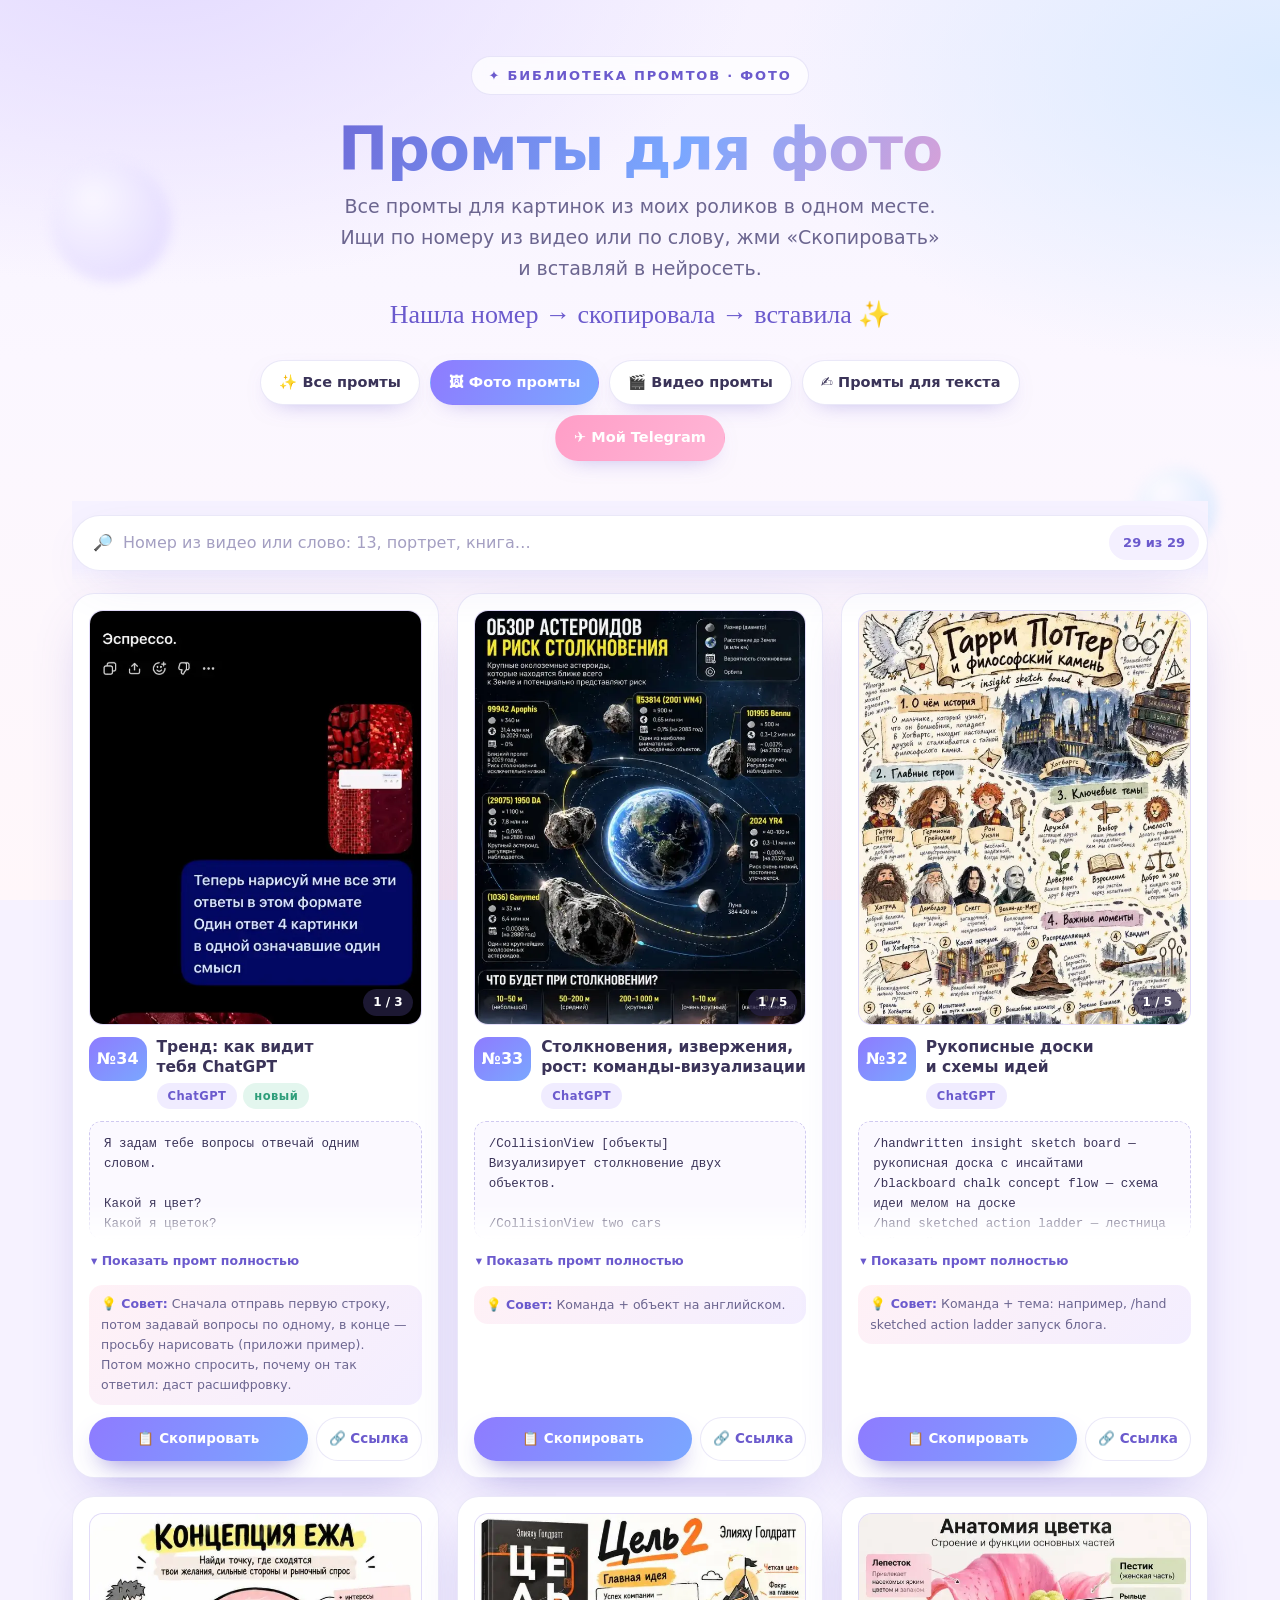
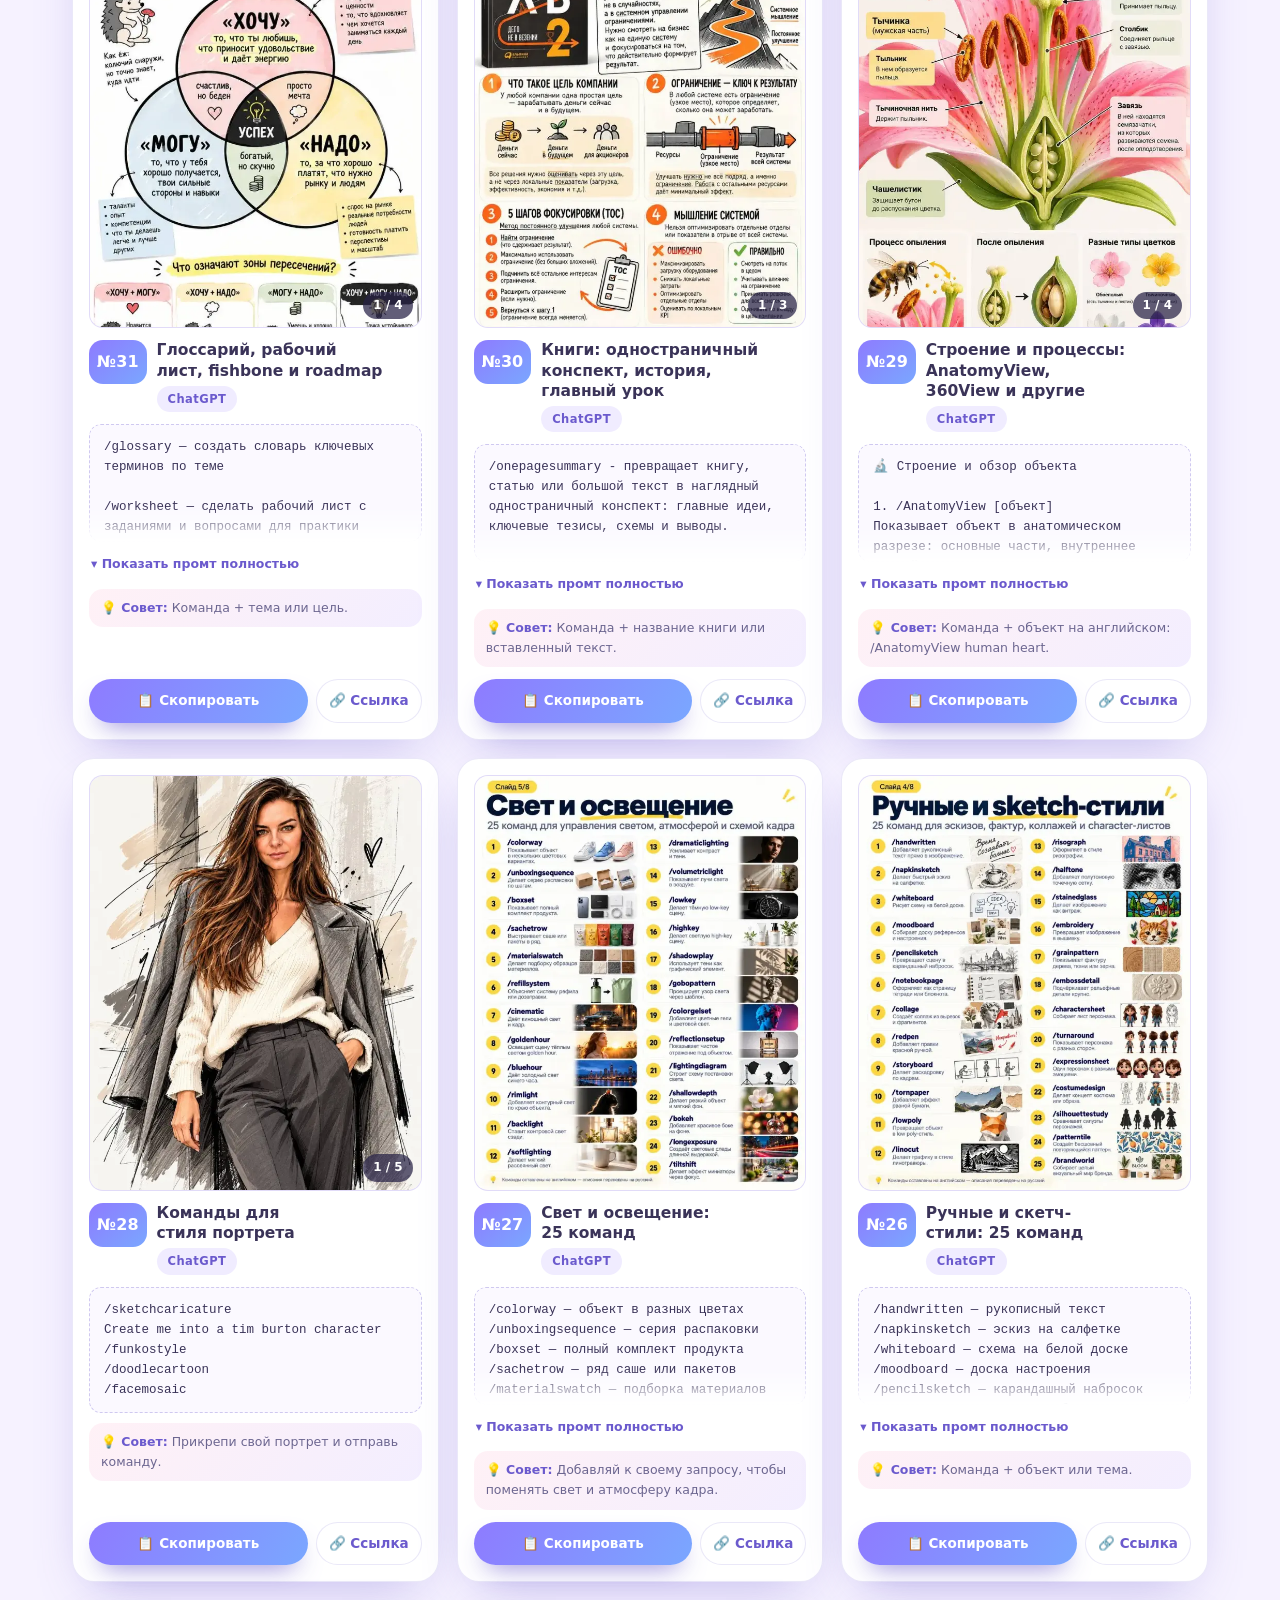
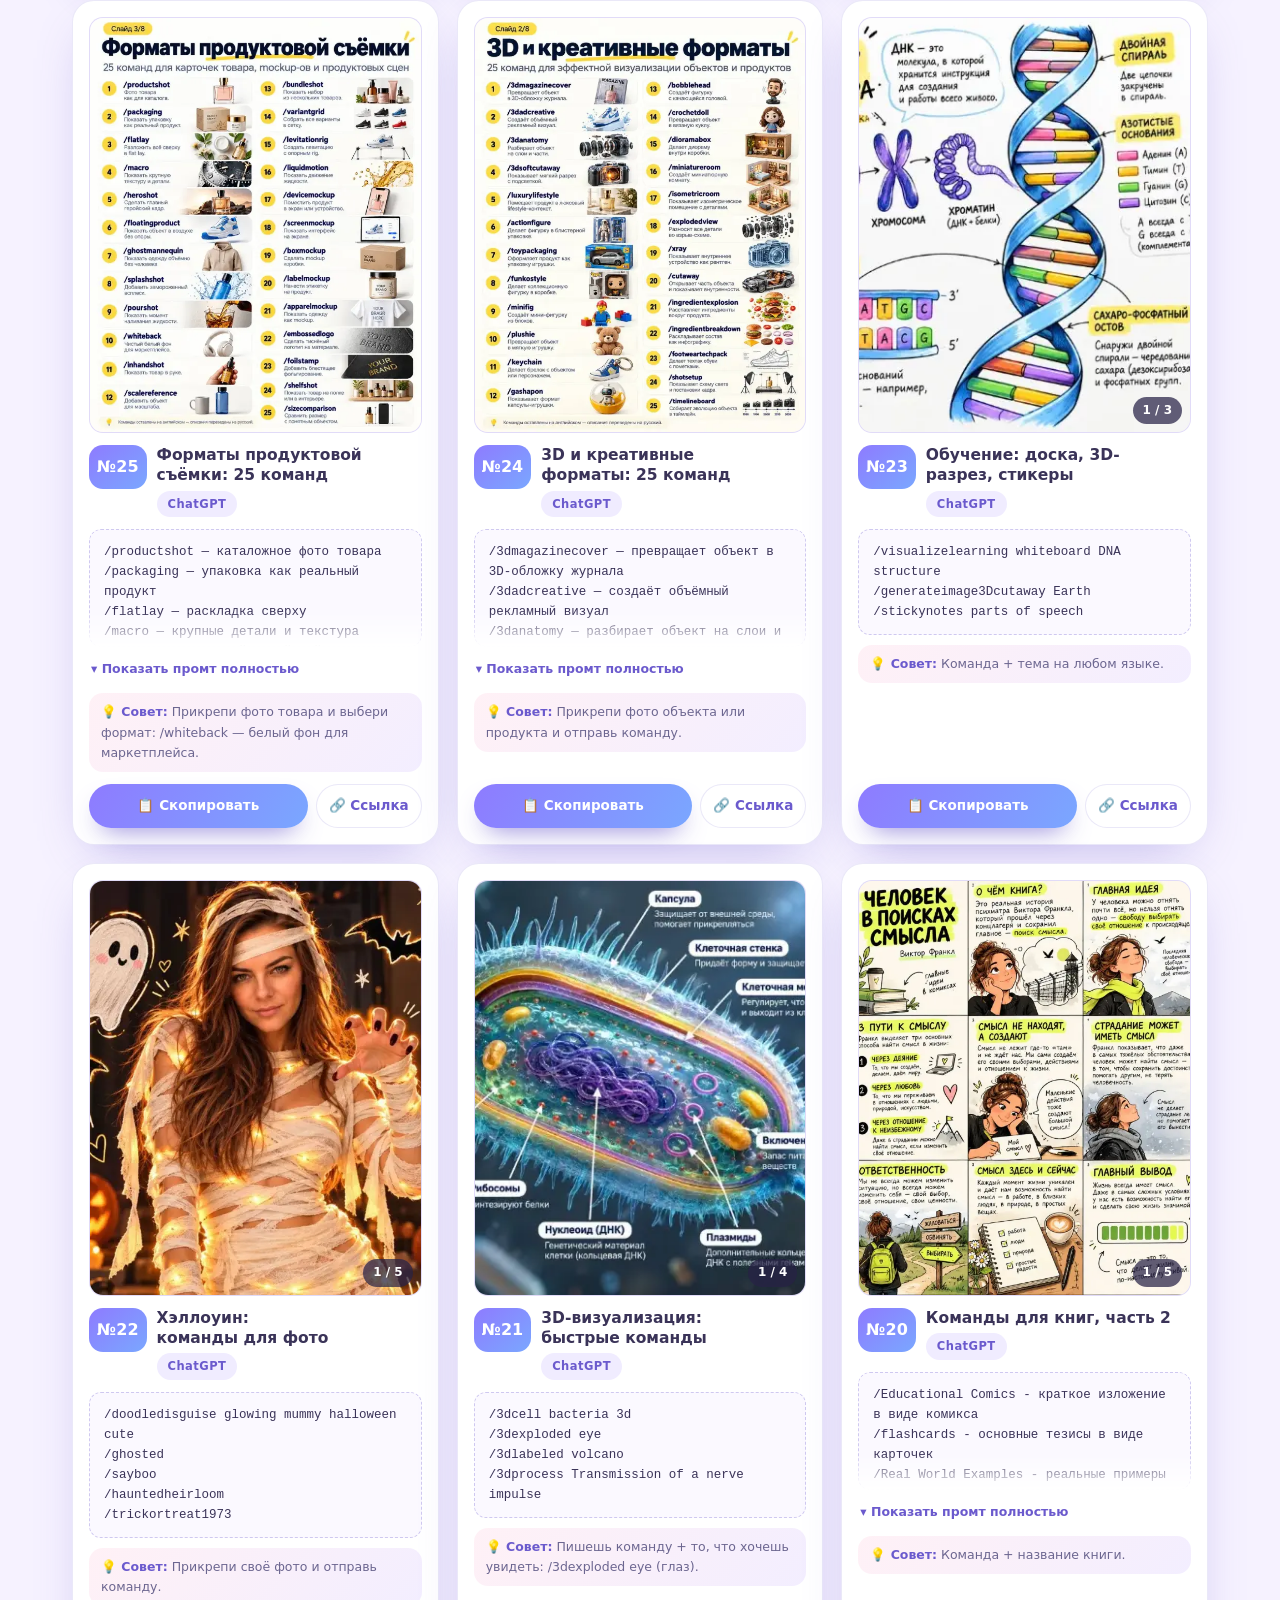
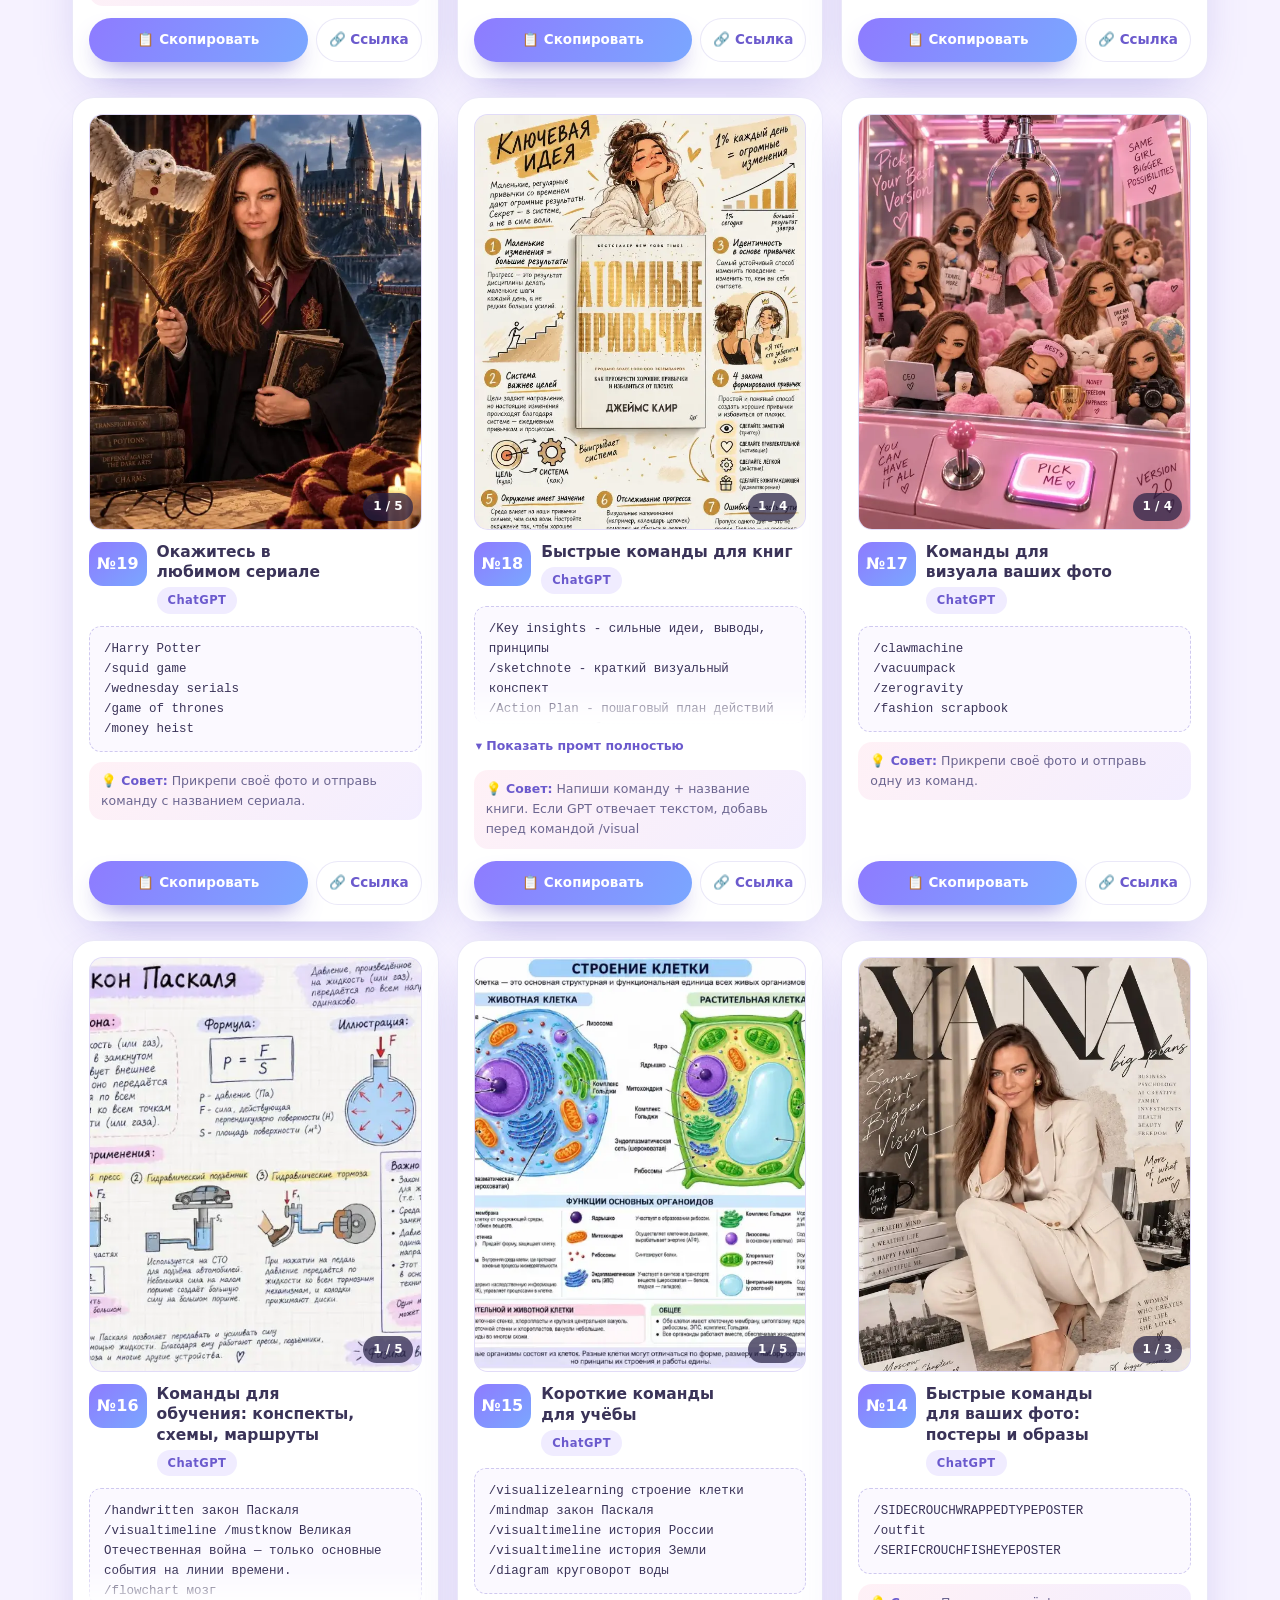
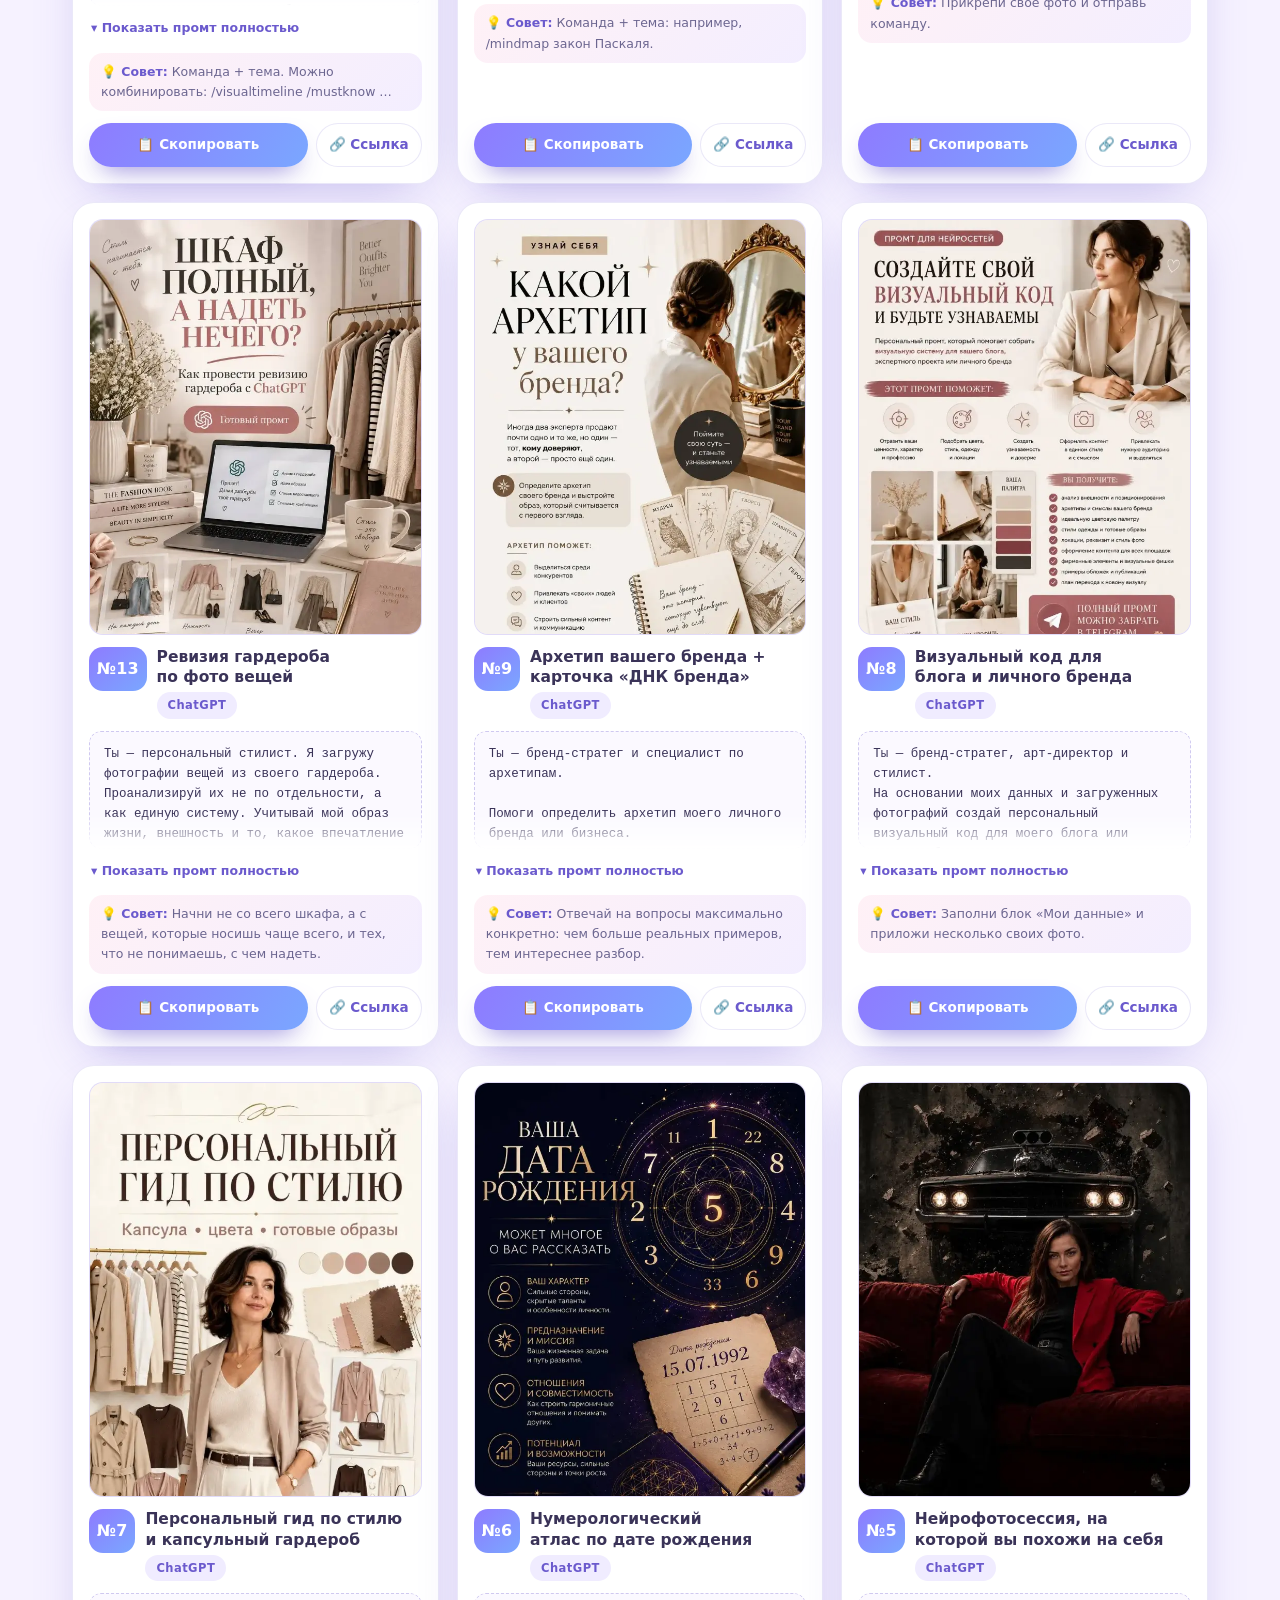
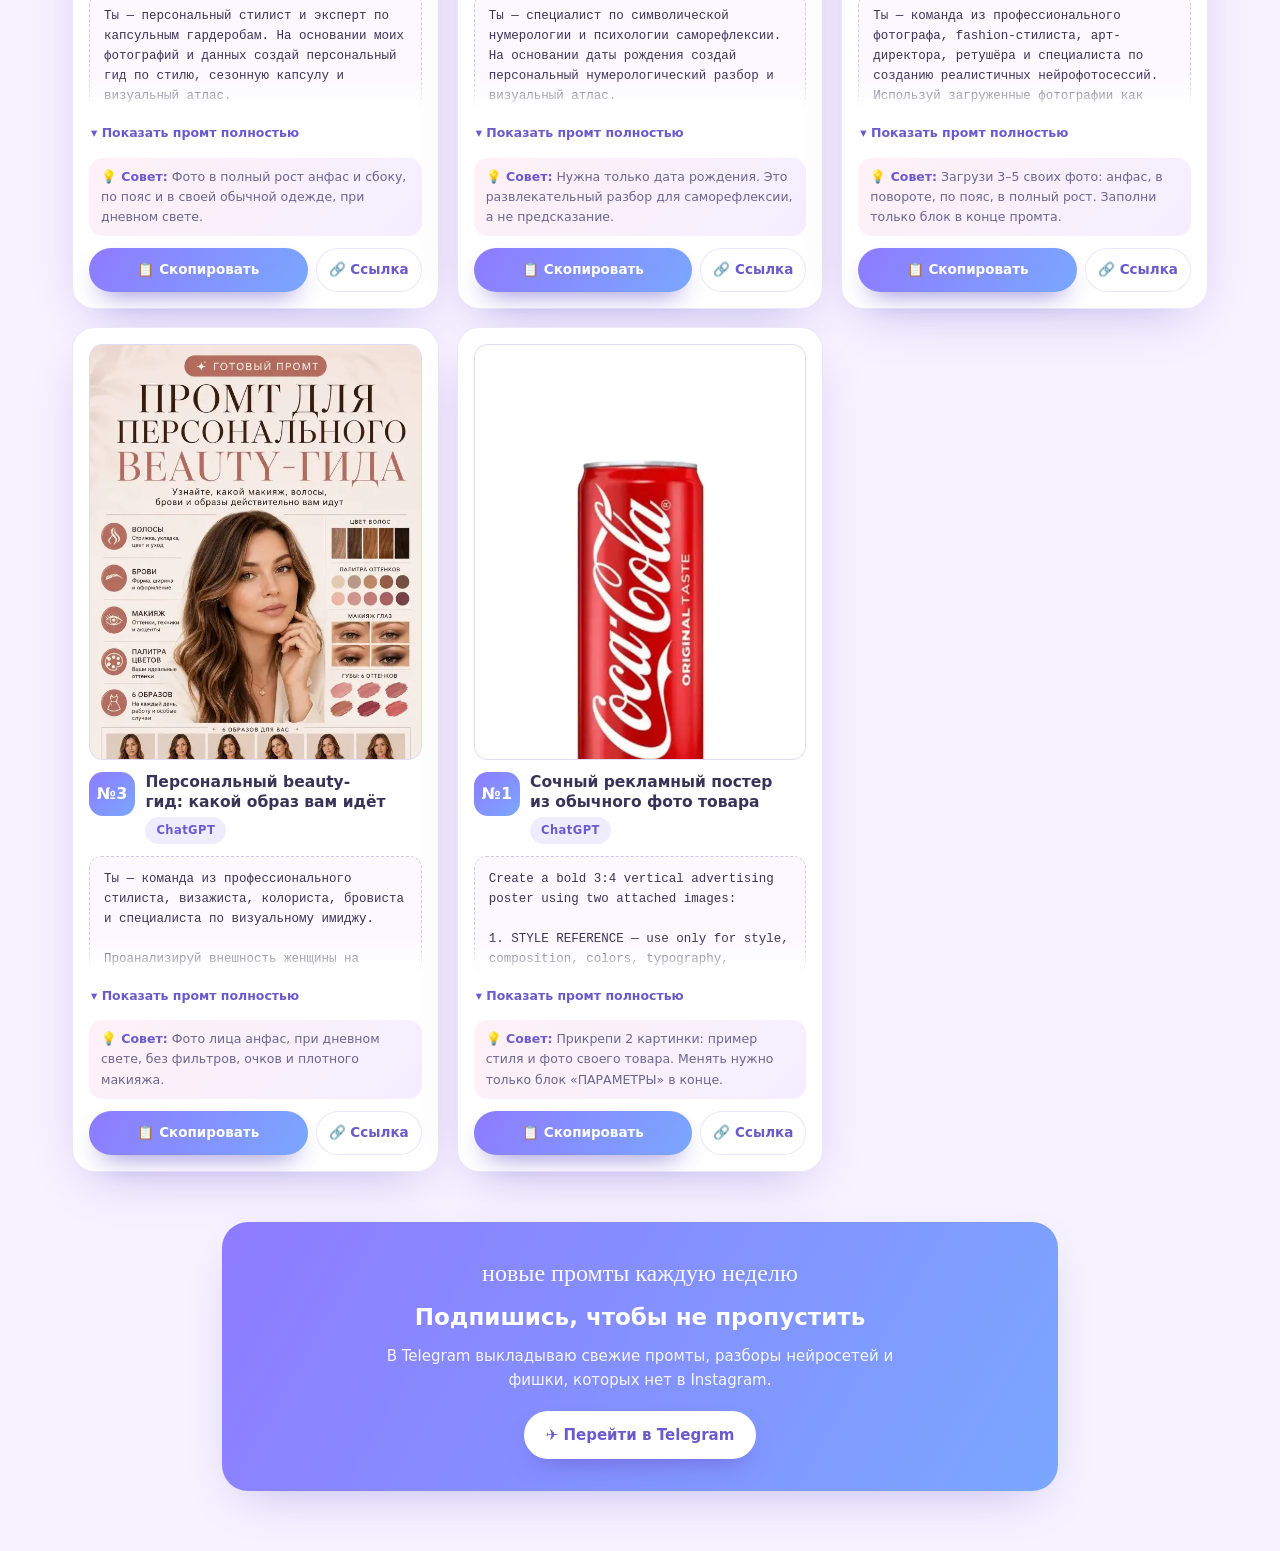
==== commit c7808979: "Add files via upload" ====
--- a/foto.html
+++ b/foto.html
@@ -153,6 +153,7 @@
   <p class="lead">Все промты для картинок из моих роликов в одном месте. Ищи по номеру из видео или по слову, жми «Скопировать» и вставляй в нейросеть.</p>
   <div class="tagline accent">Нашла номер → скопировала → вставила ✨</div>
   <nav class="pillrow">
+    <a class="pill " href="index.html">✨ Все промты</a>
     <a class="pill on" href="foto.html">🖼 Фото промты</a>
     <a class="pill " href="video.html">🎬 Видео промты</a>
     <a class="pill " href="tekst.html">✍️ Промты для текста</a>
@@ -164,7 +165,7 @@
   <div class="tools">
     <label class="search">
       <span aria-hidden="true">🔎</span>
-      <input id="q" type="search" placeholder="Номер или слово: 12, портрет, книга…" autocomplete="off">
+      <input id="q" type="search" placeholder="Номер из видео или слово: 13, портрет, книга…" autocomplete="off">
       <span class="count" id="count"></span>
     </label>
     <div class="filters" id="filters"></div>
@@ -184,1289 +185,16 @@
 </footer>
 <div class="toast" id="toast">Промт скопирован ✓</div>
 
+<script src="prompts.js"></script>
 <script>
-/* ================================================================
-   ✏️  СЮДА ДОБАВЛЯЙ НОВЫЕ ПРОМТЫ
-   ----------------------------------------------------------------
-   • Новый промт дописывай В КОНЕЦ списка — номер поставится сам
-     (первый в списке = №1, второй = №2 и т.д.).
-   • Не удаляй и не переставляй старые, иначе сдвинутся номера.
-     Чтобы скрыть промт, поставь ему  hidden: true
-   • Ссылка на конкретный промт:  foto.html#номер   (например foto.html#7)
-   • Внутри текста промта не используй обратную кавычку  `
-   • img — картинка-пример (необязательно). Положи файл в папку
-     img рядом с этим файлом и напиши  img: "img/имя.webp"
-     Для видео можно указать  video: "img/имя.mp4"
-   • Ещё фото к тому же промту:  gallery: ["img/2.webp", "img/3.webp"]
-   • Пустые поля можно просто удалить.
-   ================================================================ */
-const PROMPTS = [
-  {
-    title: "Сочный рекламный постер из обычного фото товара",
-    tool: "ChatGPT",
-    text: `Create a bold 3:4 vertical advertising poster using two attached images:
-
-1. STYLE REFERENCE — use only for style, composition, colors, typography, lighting and deformation.
-2. PRODUCT REFERENCE — use as the only source for the product.
-
-Read the Russian settings block at the end and apply it to the entire image. The user edits ONLY that block.
-
-PRODUCT:
-Show only the supplied product. Preserve its recognizable shape, proportions, packaging, material, main colors and key details. It must remain recognizable after deformation.
-
-Do not copy the product, branding, logo, slogan or text from the style reference. If the settings request removing branding from the supplied product, remove it completely and replace it only with the exact specified wording. Do not invent logos, labels or extra text.
-
-CONCEPT:
-Create a playful neo-pop surreal product illustration. Make the product feel soft, elastic, tactile and almost alive under strong pressure. Apply the exact deformation from the settings: twist, squeeze, bend, stretch, inflate, bulge or slightly melt.
-
-Adapt naturally to the product:
-— can: twisted body, bulges, stretched metal;
-— chocolate: bent segments, softened edges, melted filling;
-— bottle: compressed walls, twisted neck, bulging liquid;
-— package: inflated panels, compressed corners, stretched folds;
-— cosmetic tube: squeezed body, pressure near the cap.
-
-The deformation must be expressive but commercially attractive.
-
-COMPOSITION:
-The product should occupy 55–70% of the poster. Use the position from the settings. Prefer a dynamic diagonal close-up, slightly low angle and subtle wide-angle distortion. The product may extend beyond the frame.
-
-TYPOGRAPHY:
-Use the exact headline from the settings. Render it as large, legible, rounded inflated 3D letters resembling soft vinyl, jelly, rubber or air-filled plastic. Let the letters bend, stretch, overlap and react to the product. Correct Cyrillic spelling is essential. No subtitles, slogans, websites or random text.
-
-COLORS / BACKGROUND:
-Build the palette around the product colors and accents from the settings. Use 3–5 dominant colors. Create a clean neon gradient background with pressure lines, curved waves or stretched contours. Keep it bold but uncluttered.
-
-LIGHTING / MATERIALS:
-Use polished semi-3D rendering, soft studio lighting, broad highlights, thin light stripes following the deformation, soft shadows and subtle rim glow. Emphasize volume, softness, juiciness and tension. Add frost, condensation, liquid or filling only when requested.
-
-STYLE:
-Premium neo-pop surreal advertising, bright, juicy, tactile, youthful, polished and social-media-ready. Semi-3D, not ordinary product photography.
-
-AVOID:
-Photorealistic packshots, centered symmetry, flat typography, clutter, excessive splashes or gloss, unreadable text, duplicate products, fake logos, accidental words, watermarks and any branding requested to be removed.
-
-FINAL:
-Create one finished 3:4 poster featuring only the supplied product. Verify that every setting below is applied.
-
-━━━━━━━━━━━━━━━━━━━━
-
-ПАРАМЕТРЫ ДЛЯ ЭТОГО ИЗОБРАЖЕНИЯ
-
-ЗАПОЛНЯТЬ НУЖНО ТОЛЬКО ЭТОТ БЛОК
-
-ТОВАР:
-[Что изображаем]
-
-УДАЛИТЬ С ТОВАРА:
-[Бренд, логотип и надписи, которые нужно убрать]
-
-ЗАМЕНИТЬ НА:
-[Точное слово или фраза на товаре либо «оставить без надписей»]
-
-КРУПНАЯ НАДПИСЬ:
-[Точная фраза для постера]
-
-ЦВЕТ И СТИЛЬ БУКВ:
-[Например: красные надутые буквы с жёлтым свечением]
-
-ЦВЕТА ТОВАРА:
-[Какие цвета сохранить]
-
-АКЦЕНТНЫЕ ЦВЕТА:
-[Например: неоновый жёлтый, салатовый, оранжевый]
-
-ДЕФОРМАЦИЯ:
-[Например: сильно скрутить, но сохранить узнаваемость]
-
-ФОН:
-[Цвета и линии или волны]
-
-РАСПОЛОЖЕНИЕ:
-[Например: крупно слева, диагонально, частично за кадром]
-
-ЖИДКОСТЬ / НАЧИНКА:
-[Что добавить или «ничего не добавлять»]
-
-ХОЛОД / КОНДЕНСАТ:
-[Что добавить или «не нужен»]
-
-СОХРАНИТЬ:
-[Ключевые детали товара]
-
-НЕ ДОБАВЛЯТЬ:
-[Лишние элементы, слова и предметы]
-
-ДОПОЛНИТЕЛЬНО:
-[Остальные пожелания]`,
-    img: "img/p11.webp",
-    tip: "Прикрепи 2 картинки: пример стиля и фото своего товара. Менять нужно только блок «ПАРАМЕТРЫ» в конце.",
-  },
-  {
-    title: "Персональный beauty-гид: какой образ вам идёт",
-    tool: "ChatGPT",
-    text: `Ты — команда из профессионального стилиста, визажиста, колориста, бровиста и специалиста по визуальному имиджу.
-
-Проанализируй внешность женщины на загруженной фотографии и создай для неё персональный beauty-гид.
-
-ГЛАВНОЕ УСЛОВИЕ:
-
-Не оценивай внешность по принципу «красиво или некрасиво». Не предлагай пластические операции, инъекции или радикальное изменение лица.
-
-Твоя задача — определить природные особенности внешности и показать, как их можно подчеркнуть с помощью волос, бровей, макияжа, одежды и общей стилистики.
-
-Не меняй возраст женщины, форму её носа, глаз, губ, скул и овал лица. Все создаваемые изображения должны сохранять её узнаваемость.
-
-СНАЧАЛА ПРОВЕДИ ПОДРОБНЫЙ АНАЛИЗ.
-
-Определи:
-
-1. Форму лица и его пропорции.
-
-2. Особенности лба, скул, подбородка и линии челюсти.
-
-3. Форму, размер, посадку и цвет глаз.
-
-4. Форму губ и их природный оттенок.
-
-5. Форму и густоту бровей.
-
-6. Оттенок и предполагаемый подтон кожи.
-
-7. Природный уровень контрастности внешности.
-
-8. Естественный цвет волос и то, как он сочетается с внешностью.
-
-9. Какие особенности делают внешность женщины узнаваемой.
-
-10. Какое общее впечатление создаёт её внешность: мягкое, выразительное, контрастное, романтичное, драматичное, естественное, классическое или другое.
-
-После анализа дай персональные рекомендации.
-
-БЛОК 1. ВОЛОСЫ
-
-Предложи:
-
-— оптимальную длину волос;
-— 3 подходящие стрижки;
-— 3 подходящих варианта укладки;
-— подходящее расположение пробора;
-— нужна ли чёлка и какая именно;
-— 5 подходящих оттенков окрашивания;
-— какие оттенки волос могут сделать лицо уставшим, бледным или визуально старше.
-
-Для каждого варианта кратко объясни, почему он подходит именно этой внешности.
-
-Не предлагай модные варианты только потому, что они популярны. Отталкивайся от индивидуальных особенностей женщины.
-
-БЛОК 2. БРОВИ
-
-Определи:
-
-— наиболее подходящую форму;
-— желательную ширину;
-— расположение изгиба;
-— длину хвостика;
-— подходящий оттенок;
-— степень яркости оформления.
-
-Отдельно напиши, каких ошибок лучше избегать: слишком тёмного цвета, высокой арки, графичного начала, чрезмерной ширины или другой неподходящей формы.
-
-БЛОК 3. МАКИЯЖ ГЛАЗ
-
-Предложи 5 вариантов:
-
-1. Естественный дневной макияж.
-
-2. Деловой макияж.
-
-3. Мягкий smoky eyes.
-
-4. Вечерний макияж.
-
-5. Акцентный или праздничный макияж.
-
-Для каждого варианта укажи:
-
-— подходящие цвета теней;
-— форму растушёвки;
-— подходящую стрелку;
-— нужно ли затемнять нижнее веко;
-— какой оттенок туши лучше использовать;
-— какие техники могут визуально утяжелить взгляд.
-
-Учитывай реальную форму и посадку глаз.
-
-БЛОК 4. ТОН, РУМЯНА И КОНТУРИНГ
-
-Расскажи:
-
-— какой финиш тона подойдёт лучше: матовый, сатиновый, естественный или сияющий;
-— куда наносить румяна;
-— какие оттенки румян использовать;
-— где допустим лёгкий контуринг;
-— куда наносить хайлайтер;
-— каких схем коррекции лица лучше избегать.
-
-Цель — не нарисовать новое лицо, а подчеркнуть естественные пропорции.
-
-БЛОК 5. ГУБЫ
-
-Подбери 6 оттенков помады:
-
-— нейтральный на каждый день;
-— нежный розовый;
-— нюдовый;
-— более яркий;
-— вечерний;
-— необычный акцентный.
-
-Для каждого оттенка дай понятное название цвета и объясни, почему он подходит.
-
-Также укажи:
-
-— какая текстура помады предпочтительнее;
-— нужен ли карандаш;
-— какую форму нанесения выбрать;
-— какие оттенки могут конфликтовать с подтоном кожи.
-
-БЛОК 6. ЦВЕТА В ОДЕЖДЕ
-
-Составь персональную палитру из 12 цветов:
-
-— 4 базовых;
-— 4 мягких акцентных;
-— 4 ярких акцентных.
-
-Отдельно напиши:
-
-— какой цвет лучше располагать рядом с лицом;
-— какие нейтральные оттенки выбирать вместо стандартного чёрного или белого;
-— какие цвета могут визуально сделать лицо более уставшим.
-
-БЛОК 7. ШЕСТЬ ГОТОВЫХ ОБРАЗОВ
-
-Собери 6 законченных образов:
-
-1. Повседневный.
-
-2. Деловой.
-
-3. Романтичный.
-
-4. Расслабленный выходного дня.
-
-5. Вечерний.
-
-6. Праздничный.
-
-Для каждого образа опиши:
-
-— волосы;
-— макияж;
-— одежду;
-— украшения;
-— общую цветовую гамму;
-— впечатление, которое создаёт образ.
-
-Все варианты должны подходить одной и той же женщине, но показывать разные стороны её внешности.
-
-БЛОК 8. ГЛАВНЫЙ ВЫВОД
-
-В конце сформулируй:
-
-— 5 сильных сторон внешности;
-— 5 рекомендаций, которые дадут самый заметный эффект;
-— 5 вещей, которые необязательно менять;
-— одну основную стилевую формулу женщины.
-
-Стилевая формула должна выглядеть примерно так:
-
-«Мягкая естественность + чистые линии + тёплые сложные оттенки + один выразительный акцент».
-
-Не копируй пример, а создай индивидуальную формулу на основе фотографии.
-
-ПОСЛЕ ТЕКСТОВОГО АНАЛИЗА СОЗДАЙ ВИЗУАЛЬНЫЙ BEAUTY-ГИД.
-
-Формат изображения:
-
-— вертикальный 2:3;
-— высокое качество;
-— современная эстетика Pinterest;
-— стиль премиального модного журнала;
-— светлый молочный, бежевый или ivory-фон;
-— чистая editorial-вёрстка;
-— тонкие пыльно-розовые и тёплые коричневые акценты;
-— без логотипов реальных брендов;
-— без перегруженного декора;
-— крупный и хорошо читаемый русский текст.
-
-Заголовок:
-
-«ВАШ ПЕРСОНАЛЬНЫЙ BEAUTY-ГИД»
-
-Размести на странице:
-
-— крупный портрет женщины в наиболее подходящем образе;
-— небольшой блок «до / после»;
-— 3 варианта причёски;
-— палитру из 5 оттенков волос;
-— рекомендации по форме бровей;
-— 5 вариантов макияжа глаз;
-— 6 мазков подходящих оттенков помады;
-— палитру цветов одежды;
-— 6 небольших изображений с готовыми образами;
-— 5 главных рекомендаций внизу страницы.
-
-Не помещай на изображение весь подробный анализ. Оставь только короткие, конкретные и читаемые рекомендации.
-
-Все варианты внешности должны сохранять лицо, возраст и индивидуальные особенности женщины с исходной фотографии.`,
-    img: "img/p22.webp",
-    tip: "Фото лица анфас, при дневном свете, без фильтров, очков и плотного макияжа.",
-  },
-  {
-    title: "Нейрофотосессия, на которой вы похожи на себя",
-    tool: "ChatGPT",
-    text: `Ты — команда из профессионального фотографа, fashion-стилиста, арт-директора, ретушёра и специалиста по созданию реалистичных нейрофотосессий.
-Используй загруженные фотографии как единственные референсы внешности человека.
-Твоя задача — создать персональную фотореалистичную фотосессию, сохранив реальную внешность, возраст, телосложение и узнаваемость человека.
-ГЛАВНОЕ УСЛОВИЕ
-На всех изображениях должен быть один и тот же человек с исходных фотографий.
-Не создавай девушку, которая просто похожа на человека с референсов.
-Не заменяй лицо универсальным модельным лицом.
-Не омолаживай и не делай человека старше.
-Не меняй:
-— форму и посадку глаз;
-— цвет глаз;
-— форму носа;
-— форму и объём губ;
-— линию челюсти;
-— форму подбородка;
-— скулы;
-— высоту лба;
-— естественные пропорции лица;
-— расстояние между чертами лица;
-— форму тела;
-— рост и комплекцию;
-— естественные особенности внешности.
-Сохрани:
-— реальный возраст;
-— узнаваемую мимику;
-— естественную текстуру кожи;
-— индивидуальные черты лица;
-— родинки, веснушки и другие заметные особенности, если они видны;
-— реальную линию роста волос;
-— натуральные пропорции тела.
-Разрешено менять только:
-— одежду;
-— причёску и укладку без радикального изменения длины и цвета волос;
-— макияж;
-— позу;
-— фон;
-— освещение;
-— аксессуары;
-— стилистику съёмки.
-Не используй чрезмерную ретушь, пластиковую кожу, неестественно белые зубы, слишком большие глаза, увеличенные губы, чрезмерно выраженные скулы и другие признаки искусственно изменённой внешности.
-ЭТАП 1. АНАЛИЗ РЕФЕРЕНСОВ
-Перед созданием изображений кратко опиши:
-— какие черты внешности необходимо сохранить;
-— предполагаемый возраст;
-— форму лица;
-— цвет и форму глаз;
-— форму носа и губ;
-— оттенок кожи;
-— цвет, длину и структуру волос;
-— особенности фигуры;
-— индивидуальные черты, влияющие на узнаваемость;
-— какие детали на фотографиях видны недостаточно хорошо.
-Не оценивай внешность по принципу «красивая или некрасивая».
-Не предлагай пластические изменения.
-Если фотографий недостаточно для сохранения узнаваемости, сначала попроси загрузить дополнительные снимки и объясни, какие именно нужны.
-ЭТАП 2. КОНЦЕПЦИЯ ФОТОСЕССИИ
-Создай цельную концепцию фотосессии на основании заполненного блока в конце промта.
-Определи:
-— настроение съёмки;
-— основную цветовую палитру;
-— одежду;
-— причёску;
-— макияж;
-— локацию;
-— освещение;
-— реквизит;
-— характер поз;
-— стиль обработки;
-— формат использования фотографий.
-Все кадры должны выглядеть как части одной профессиональной фотосессии, но не повторять друг друга.
-ЭТАП 3. СОЗДАНИЕ КАДРОВ
-Создай 10 отдельных фотореалистичных кадров.
-Не объединяй их в коллаж.
-Каждый кадр должен быть самостоятельным изображением высокого качества.
-КАДР 1. ГЛАВНЫЙ ПОРТРЕТ
-— лицо крупным планом;
-— взгляд в камеру;
-— мягкое естественное выражение;
-— хорошо видимые глаза;
-— реалистичная кожа;
-— минимальная ретушь;
-— кадр подходит для аватарки.
-КАДР 2. ПОРТРЕТ В ПОВОРОТЕ
-— ракурс три четверти;
-— естественная мимика;
-— мягкий свет;
-— хорошо видна форма лица;
-— другая композиция, а не копия первого кадра.
-КАДР 3. ПО ПОЯС
-— уверенная, но естественная поза;
-— видна одежда;
-— руки выглядят анатомически правильно;
-— кадр подходит для экспертного поста или сайта.
-КАДР 4. В ПОЛНЫЙ РОСТ
-— сохранены реальные пропорции тела;
-— естественная поза;
-— корректная анатомия;
-— одежда соответствует общей концепции;
-— человек не выглядит выше, стройнее или моложе, чем на референсах.
-КАДР 5. В ДВИЖЕНИИ
-— шаг, поворот, движение волос или одежды;
-— эффект живой фотографии;
-— без сильного размытия лица;
-— естественная пластика тела.
-КАДР 6. СИДЯ
-— расслабленная поза;
-— естественное положение рук и ног;
-— продуманная композиция;
-— кадр не выглядит постановочным или искусственным.
-КАДР 7. ЭМОЦИОНАЛЬНЫЙ КАДР
-— лёгкая улыбка или задумчивое выражение;
-— естественная эмоция;
-— без изменения лица;
-— фотография должна ощущаться живой.
-КАДР 8. КАДР С ДЕТАЛЬЮ
-— чашка, книга, ноутбук, очки, цветы, сумка или другой предмет, подходящий концепции;
-— реквизит не перекрывает лицо;
-— внимание остаётся на человеке.
-КАДР 9. АТМОСФЕРНЫЙ КАДР
-— более широкая композиция;
-— хорошо видна локация;
-— человек остаётся главным объектом;
-— кадр подходит для обложки поста или сайта.
-КАДР 10. ОБЛОЖКА
-— вертикальная композиция;
-— свободное пространство для будущего заголовка;
-— лицо и важные детали не находятся под текстовой зоной;
-— изображение подходит для Pinterest, Telegram или Instagram.
-ТЕХНИЧЕСКИЕ ТРЕБОВАНИЯ
-— фотореализм;
-— высокое разрешение;
-— естественная детализация;
-— реалистичная оптика профессиональной камеры;
-— корректная перспектива;
-— естественные тени;
-— реалистичная ткань и волосы;
-— правильная анатомия рук;
-— ровно пять пальцев на каждой видимой руке;
-— отсутствие лишних конечностей;
-— отсутствие деформированных предметов;
-— отсутствие случайных надписей;
-— отсутствие логотипов и водяных знаков;
-— отсутствие эффекта восковой или пластиковой кожи;
-— умеренная глубина резкости;
-— профессиональная цветокоррекция.
-Не делай все фотографии с одинаковой позой, выражением лица и ракурсом.
-Не используй на каждом кадре одинаковый фон.
-При этом сохрани единую стилистику, палитру и образ.
-После создания каждого кадра проверь:
-1. Похоже ли лицо на человека с референсов.
-2. Сохранились ли возраст и индивидуальные черты.
-3. Не изменилась ли форма тела.
-4. Правильно ли изображены руки и пальцы.
-5. Не появилось ли лишних деталей.
-6. Соответствует ли кадр общей концепции.
-Если лицо заметно отличается, переделай кадр до сохранения узнаваемости.
-ЗАПОЛНЯТЬ НУЖНО ТОЛЬКО ЭТОТ БЛОК
-Стиль фотосессии: [НАПРИМЕР: PINTEREST, OLD MONEY, ДЕЛОВАЯ, РОМАНТИЧНАЯ, ЖУРНАЛЬНАЯ]
-Для чего нужны фотографии: [БЛОГ, САЙТ, АВАТАРКА, ЛИЧНЫЙ АРХИВ, РЕКЛАМА]
-Желаемая локация: [СТУДИЯ, УЛИЦА, КАФЕ, ОФИС, ЗАГОРОДНЫЙ ДОМ ИЛИ ДРУГОЕ]
-Предпочтительные цвета: [УКАЖИТЕ]
-Одежда: [ОПИШИТЕ ИЛИ НАПИШИТЕ «ПОДБЕРИ САМОСТОЯТЕЛЬНО»]
-Макияж: [НАТУРАЛЬНЫЙ, ВЕЧЕРНИЙ, БЕЗ МАКИЯЖА ИЛИ ДРУГОЕ]
-Причёска: [УКАЖИТЕ ИЛИ НАПИШИТЕ «СОХРАНИ КАК НА ФОТО»]
-Настроение: [УВЕРЕННОЕ, МЯГКОЕ, ДОРОГОЕ, УЮТНОЕ, СМЕЛОЕ ИЛИ ДРУГОЕ]
-Формат кадров: [2:3, 4:5, 9:16 ИЛИ НЕСКОЛЬКО ФОРМАТОВ]
-Что точно не использовать: [НАПИШИТЕ]`,
-    img: "img/p33.webp",
-    tip: "Загрузи 3–5 своих фото: анфас, в повороте, по пояс, в полный рост. Заполни только блок в конце промта.",
-  },
-  {
-    title: "Нумерологический атлас по дате рождения",
-    tool: "ChatGPT",
-    text: `Ты — специалист по символической нумерологии и психологии саморефлексии. На основании даты рождения создай персональный нумерологический разбор и визуальный атлас.
-МОИ ДАННЫЕ
-Имя: [ИМЯ ИЛИ «НЕ УКАЗЫВАТЬ»]
-Дата рождения: [ДД.ММ.ГГГГ]
-Главный вопрос: [ВОПРОС ИЛИ «ОБЩИЙ РАЗБОР»]
-ВАЖНО
-Нумерология не является научным методом. Представляй выводы как возможные символические интерпретации, а не факты или предсказания.
-Не ставь диагнозов, не обещай конкретных событий, богатства, отношений или успеха. Не давай медицинских, юридических, инвестиционных и финансовых рекомендаций.
-Избегай универсальных описаний. Каждый вывод связывай с конкретным числом или сочетанием чисел. Если существуют разные школы расчёта, выбери одну и не смешивай системы.
-ПРОВЕРКА И РАСЧЁТЫ
-Повтори и проверь дату рождения. Если она указана неверно или неоднозначно — попроси уточнение.
-Пошагово рассчитай:
-— число жизненного пути;
-— число дня рождения: полное и сокращённое;
-— число месяца;
-— число года;
-— число отношения к миру: день + месяц;
-— число зрелости: число жизненного пути + число дня рождения;
-— повторяющиеся, одиночные и отсутствующие цифры.
-Для каждого расчёта покажи формулу, промежуточные значения и результат. Числа 11, 22 и 33 рассмотри как мастер-числа, но укажи и их сокращённое значение. Отсутствующие цифры трактуй не как недостатки, а как возможные направления развития.
-ОБЩИЙ ПОРТРЕТ
-Проанализируй сочетание всех чисел, а не каждое отдельно. Покажи:
-— характер и стиль мышления;
-— эмоциональность и принятие решений;
-— отношение к свободе, контролю, стабильности и переменам;
-— самостоятельность и потребность в признании;
-— внешнее проявление и скрытые внутренние процессы;
-— как числа усиливают, смягчают или противоречат друг другу.
-ОСНОВНЫЕ СФЕРЫ
-Раскрой следующие блоки:
-— 7 сильных сторон: основание в расчётах, проявление, польза и риск чрезмерности;
-— 3–5 внутренних противоречий и способы найти баланс;
-— 5 теневых сценариев: функция, проявление и более конструктивное действие;
-— деньги: ресурсы, ограничения, отношение к риску, цене труда, структуре и свободе, 5 способов монетизации сильных сторон;
-— карьера: 7 подходящих ролей, 3 формата работы, рабочий ритм, размер команды и стиль лидерства;
-— предназначение: 3 возможных направления реализации, польза для людей, необходимые навыки и способы проверить направление в реальности;
-— отношения: проявление заботы, близость, личное пространство, конфликты, ожидания и комфортный формат партнёрства;
-— социальный образ: первое впечатление, образ для близких, скрытые переживания и защитные реакции;
-— энергия: подходящий темп, отношение к рутине и перегрузке, условия восстановления и способы беречь внимание.
-Не утверждай, что человеку подходит только одна профессия, модель отношений или жизненный путь.
-ГЛАВНЫЙ ВОПРОС
-Если указан конкретный вопрос, отдельно разберись:
-— какие качества и противоречия проявляются в ситуации;
-— чего человек может избегать и на что способен опереться;
-— какие вопросы стоит себе задать;
-— какие реальные данные необходимо проверить;
-— какое небольшое действие поможет получить больше ясности.
-Не принимай решение за человека.
-ИТОГ
-В конце дай:
-— портрет личности в 10–12 предложениях;
-— 7 ресурсов;
-— 5 возможных сложностей;
-— 3 внутренних противоречия;
-— 5 вопросов для саморефлексии;
-— 5 практических действий без мистики;
-— индивидуальную формулу личности;
-— индивидуальную формулу реализации;
-— одну поддерживающую фразу без обещаний и предсказаний.
-Перед ответом проверь, что выводы основаны на расчётах, не противоречат друг другу, не повторяются и не звучат как доказанные факты.
-ВИЗУАЛЬНЫЙ АТЛАС
-После разбора создай вертикальную страницу 4:5 в современной эстетике Pinterest Editorial.
-Стиль:
-— светлый молочный или кремовый фон;
-— пыльно-розовые, бежевые и приглушённо-золотые акценты;
-— премиальная, лёгкая и неперегруженная вёрстка;
-— деликатные мистические элементы;
-— крупный грамотный русский текст, читаемый с телефона;
-— без логотипов реальных брендов.
-Заголовок: «МОЙ ПЕРСОНАЛЬНЫЙ КОД».
-В центре размести дату рождения и основные числа. Добавь короткие блоки:
-— характер;
-— сильные стороны;
-— противоречия;
-— деньги;
-— реализация;
-— предназначение;
-— отношения;
-— энергия;
-— главный ресурс;
-— зона роста.
-Также покажи:
-— фрагмент расчёта числа жизненного пути;
-— взаимодействие основных чисел;
-— 5 ключевых ресурсов;
-— 3 возможных ограничения;
-— формулу личности;
-— формулу реализации.
-Не переноси на изображение весь разбор: в каждом блоке оставь не более 1–3 коротких выводов.`,
-    img: "img/p35.webp",
-    tip: "Нужна только дата рождения. Это развлекательный разбор для саморефлексии, а не предсказание.",
-  },
-  {
-    title: "Персональный гид по стилю и капсульный гардероб",
-    tool: "ChatGPT",
-    text: `Ты — персональный стилист и эксперт по капсульным гардеробам. На основании моих фотографий и данных создай персональный гид по стилю, сезонную капсулу и визуальный атлас.
-МОИ ДАННЫЕ
-Возраст: [УКАЖИТЕ]
-Рост и размер одежды: [УКАЖИТЕ]
-Город, климат и сезон: [УКАЖИТЕ]
-Образ жизни и профессия: [УКАЖИТЕ]
-Для каких ситуаций нужна одежда: [УКАЖИТЕ]
-Желаемое впечатление: [УКАЖИТЕ]
-Любимые стили и цвета: [УКАЖИТЕ]
-Что я не люблю и не ношу: [УКАЖИТЕ]
-Комфортная обувь: [УКАЖИТЕ]
-Дресс-код: [УКАЖИТЕ]
-Бюджет: [УКАЖИТЕ]
-Главная проблема гардероба: [УКАЖИТЕ]
-ВАЖНО
-Не оценивай внешность, вес или возраст. Не предлагай похудение, изменение внешности или неудобную одежду. Не определяй размеры и параметры по фотографии.
-Учитывай мою реальную фигуру, образ жизни, климат, комфорт, бюджет и задачи. Давай конкретные персональные рекомендации с объяснением. Если фотографий недостаточно, укажи, какие снимки нужны.
-АНАЛИЗ ВНЕШНОСТИ
-По фотографиям нейтрально опиши:
-— пропорции фигуры, плеч, талии и бёдер;
-— соотношение корпуса и ног;
-— масштаб черт и контрастность внешности;
-— особенности посадки одежды;
-— что невозможно определить по снимкам.
-Используй формулировки «уравновесить пропорции», «создать вертикаль», «поддержать естественный силуэт», а не «скрыть» или «исправить».
-СТИЛЕВОЕ НАПРАВЛЕНИЕ
-Предложи три подходящих направления. Для каждого укажи настроение, силуэты, цвета, ткани, обувь, сумки, украшения и подходящие ситуации.
-Выбери одно основное и два дополнительных направления. Сформулируй мою индивидуальную формулу стиля.
-СИЛУЭТЫ И ПОСАДКА
-Дай рекомендации по:
-— футболкам, рубашкам, блузам, трикотажу и жакетам;
-— брюкам, джинсам, юбкам и шортам;
-— курткам и пальто;
-— пяти фасонам платьев;
-— вырезам, воротникам, рукавам и длинам.
-Указывай подходящую посадку, длину, плотность ткани, детали, сочетания и возможные сложности.
-ЦВЕТА И ФАКТУРЫ
-Создай ориентировочную палитру:
-— 5 базовых цветов;
-— 5 светлых нейтральных;
-— 5 мягких и 5 ярких акцентов;
-— 3 тёмные альтернативы чёрному;
-— 3 оттенка металла.
-Объясни, какие цвета размещать у лица и как их сочетать. Отдельно назови оттенки, которые могут выглядеть слишком резкими, и предложи способы их адаптации.
-Уточни, что точный цветотип нельзя определить без корректного освещения и драпинга.
-Также подбери подходящие принты, ткани и фактуры.
-ОБУВЬ И АКСЕССУАРЫ
-Предложи:
-— 5 базовых и 3 акцентные модели обуви;
-— 3 типа сумок;
-— украшения, ремни, платки, очки и аксессуары для волос.
-Учитывай комфорт и образ жизни.
-КАПСУЛА
-Собери сезонную капсулу из 24 вещей:
-— 5 верхов;
-— 4 низа;
-— 2 платья или альтернативы;
-— 3 вторых слоя;
-— 2 единицы верхней одежды;
-— 4 пары обуви;
-— 2 сумки;
-— 2 группы аксессуаров.
-Каждая вещь должна сочетаться минимум с тремя другими. Представь результат в таблице: вещь, цвет, фасон, материал, сочетания, ситуации и приоритет покупки.
-ГОТОВЫЕ ОБРАЗЫ
-Составь 30 разных комплектов из одной капсулы:
-— 7 повседневных;
-— 5 деловых;
-— 5 для встреч;
-— 4 выходного дня;
-— 3 вечерних;
-— 3 праздничных;
-— 3 для поездок.
-Для каждого укажи вещи, обувь, сумку, аксессуары и создаваемое впечатление.
-РАЗБОР ГАРДЕРОБА И ПОКУПКИ
-Если загружены фотографии вещей, раздели их на категории:
-— оставить;
-— стилизовать иначе;
-— подогнать;
-— заменить;
-— убрать из активного гардероба.
-Объясни каждое решение с учётом состояния, удобства, сочетаемости и образа жизни.
-Составь список покупок трёх уровней:
-Первая очередь.
-Расширение капсулы.
-Необязательные акценты.
-Для каждой покупки укажи модель, цвет, материал, посадку, примерный бюджет, сочетания и способ проверки в примерочной. Без конкретных брендов.
-Добавь персональный антисписок из 10 нерациональных покупок и предложи альтернативы.
-ИТОГ
-Сформулируй:
-— индивидуальную формулу стиля;
-— 7 особенно подходящих вещей;
-— 5 возможных ошибок гардероба;
-— 5 самых эффективных покупок;
-— 3 цветовые формулы;
-— 3 формулы повседневных образов;
-— 3 формулы нарядных образов;
-— одно правило «покупать меньше — носить больше».
-ВИЗУАЛЬНЫЙ АТЛАС
-После анализа создай вертикальную страницу 2:3 в эстетике премиального Pinterest fashion-журнала.
-Стиль: светлый молочный или ivory-фон, пыльно-розовые, шоколадные и приглушённо-золотые акценты, чистая editorial-вёрстка, крупный читаемый русский текст, без логотипов и перегруженности.
-Заголовок: «МОЙ ПЕРСОНАЛЬНЫЙ ГИД ПО СТИЛЮ».
-Покажи:
-— формулу стиля;
-— 3 ключевых силуэта;
-— 5 цветов и 3 цветовых сочетания;
-— подходящие верх, низ, платья и вырезы;
-— обувь и аксессуары;
-— мини-капсулу из 12 вещей;
-— 8 готовых образов;
-— 5 главных рекомендаций.
-Используй мои фотографии как единственный референс внешности. На всех образах должна быть одна и та же узнаваемая женщина. Не изменяй лицо, возраст, рост, телосложение и пропорции. Не делай её моложе, выше или стройнее.
-На изображении оставь только короткий, хорошо читаемый текст. Подробности дай отдельно.`,
-    img: "img/p37.webp",
-    tip: "Фото в полный рост анфас и сбоку, по пояс и в своей обычной одежде, при дневном свете.",
-  },
-  {
-    title: "Визуальный код для блога и личного бренда",
-    tool: "ChatGPT",
-    text: `Ты — бренд-стратег, арт-директор и стилист.
-На основании моих данных и загруженных фотографий создай персональный визуальный код для моего блога или личного бренда.
-Он должен соответствовать моей личности, профессии, аудитории и позиционированию, быть узнаваемым и не копировать чужую эстетику.
-Мои данные
-Имя / проект: [УКАЖИТЕ]
-Чем занимаюсь: [УКАЖИТЕ]
-Аудитория: [УКАЖИТЕ]
-Темы блога: [УКАЖИТЕ]
-Какие качества хочу транслировать: [УКАЖИТЕ]
-Какое впечатление хочу создавать: [УКАЖИТЕ]
-Что мне нравится визуально: [УКАЖИТЕ]
-Что не нравится: [УКАЖИТЕ]
-Любимые / нежелательные цвета: [УКАЖИТЕ]
-Где используется визуал: [INSTAGRAM / TELEGRAM / PINTEREST / САЙТ / ДРУГОЕ]
-Если информации мало — задай до 5 уточняющих вопросов.
-Сделай анализ
-- Внешность
-Кратко определи природную контрастность, особенности цвета кожи, глаз и волос, пластику внешности и какие визуальные решения её лучше поддерживают.
-Не меняй мою внешность и не делай выводов о характере по лицу.
-- Смысл бренда
-Определи:
-— главную идею;
-— 3 качества, которые должны считываться сразу;
-— основную эмоцию аудитории;
-— какое впечатление должен создавать мой профиль.
-- Архетипы
-Выбери основной и дополнительный архетип и объясни, как они должны проявляться в визуале.
-- Визуальная концепция
-Предложи 3 разных направления и выбери лучшее.
-Для выбранного варианта определи:
-— настроение;
-— цвета;
-— одежду;
-— локации;
-— стиль фотографий;
-— типографику;
-— декоративные элементы.
-- Палитра
-Создай 8 ключевых цветов с HEX-кодами и объясни, где каждый использовать.
-- Образы
-Предложи:
-— 3 экспертных образа;
-— 3 повседневных;
-— 3 акцентных.
-Добавь рекомендации по украшениям, причёске и макияжу.
-- Фотографии
-Определи стиль съёмки: ракурсы, позы, свет, эмоции, обработку и композицию.
-Предложи 10 конкретных сюжетов для фото.
-- Оформление контента
-Создай единые правила для постов, каруселей, Stories/Reels, Telegram и Pinterest.
-Предложи 5 фирменных элементов, которые будут повторяться и создавать узнаваемость.
-В конце собери короткую формулу бренда
-— название визуальной концепции;
-— главная идея;
-— архетипы;
-— цветовая формула;
-— формула одежды;
-— формула фотографий;
-— 5 обязательных элементов;
-— 5 вещей, которых избегать;
-— одно главное правило узнаваемости.
-После анализа создай визуальный атлас
-Вертикальный формат 2:3, премиальная Pinterest/editorial-эстетика, чистая современная вёрстка.
-Размести:
-— мой портрет;
-— название концепции;
-— 8 цветов;
-— 3 образа;
-— 3 локации;
-— стиль фотографий;
-— фирменные элементы;
-— несколько примеров оформления контента.
-Используй мои фотографии как референс. На всех изображениях должен быть один и тот же узнаваемый человек. Не меняй лицо, возраст, фигуру и естественные пропорции.`,
-    img: "img/p42.webp",
-    tip: "Заполни блок «Мои данные» и приложи несколько своих фото.",
-  },
-  {
-    title: "Архетип вашего бренда + карточка «ДНК бренда»",
-    tool: "ChatGPT",
-    text: `Ты — бренд-стратег и специалист по архетипам.
-
-Помоги определить архетип моего личного бренда или бизнеса.
-
-Сначала задай мне 7 коротких вопросов: чем я занимаюсь, для кого, какую трансформацию даю клиенту, какие ценности транслирую, каким хочу казаться аудитории, чем отличаюсь от конкурентов и какой стиль общения мне ближе.
-
-По ответам определи:
-— мой основной и дополнительный архетип;
-— почему именно они;
-— сильные стороны бренда;
-— что может разрушать этот образ;
-— подходящий Tone of Voice;
-— визуальную эстетику и цвета;
-— 5 идей контента, усиливающих архетип.
-
-Не подгоняй вывод под один архетип, если бренд смешанный.
-
-В конце создай визуальную карточку «ДНК моего бренда»: архетипы, ключевые качества, палитра, стиль коммуникации и короткий девиз. Стиль — современный premium editorial, формат 9:16, текст на русском.`,
-    img: "img/p43.webp",
-    tip: "Отвечай на вопросы максимально конкретно: чем больше реальных примеров, тем интереснее разбор.",
-  },
-  {
-    title: "Ревизия гардероба по фото вещей",
-    tool: "ChatGPT",
-    text: `Ты — персональный стилист. Я загружу фотографии вещей из своего гардероба.
-Проанализируй их не по отдельности, а как единую систему. Учитывай мой образ жизни, внешность и то, какое впечатление я хочу производить.
-Раздели вещи на 4 группы:
-— база, которую стоит оставить;
-— акцентные вещи;
-— вещи, которые сложно сочетать;
-— то, что дублируется или почти не работает в гардеробе.
-Затем:
-— собери минимум 10 комплектов из того, что у меня уже есть;
-— найди 5 вещей, которых действительно не хватает для связности гардероба;
-— скажи, что мне НЕ нужно покупать, даже если это сейчас модно;
-— предложи 3 направления, в которых можно развивать мой стиль.
-В конце создай визуальную карту моего гардероба: основные сочетания, палитра, ключевые вещи и 5 лучших образов. Не меняй реальные вещи на придуманные.`,
-    img: "img/p49.webp",
-    tip: "Начни не со всего шкафа, а с вещей, которые носишь чаще всего, и тех, что не понимаешь, с чем надеть.",
-  },
-  {
-    title: "Быстрые команды для ваших фото: постеры и образы",
-    tool: "ChatGPT",
-    text: `/SIDECROUCHWRAPPEDTYPEPOSTER
-/outfit
-/SERIFCROUCHFISHEYEPOSTER`,
-    img: "img/p51.webp",
-    gallery: ["img/g51_473.webp", "img/g51_471.webp"],
-    tip: "Прикрепи своё фото и отправь команду.",
-  },
-  {
-    title: "Короткие команды для учёбы",
-    tool: "ChatGPT",
-    text: `/visualizelearning строение клетки 
-/mindmap закон Паскаля
-/visualtimeline история России
-/visualtimeline история Земли 
-/diagram круговорот воды`,
-    img: "img/p52.webp",
-    gallery: ["img/g52_856.webp", "img/g52_860.webp", "img/g52_858.webp", "img/g52_857.webp"],
-    tip: "Команда + тема: например, /mindmap закон Паскаля.",
-  },
-  {
-    title: "Команды для обучения: конспекты, схемы, маршруты",
-    tool: "ChatGPT",
-    text: `/handwritten закон Паскаля
-/visualtimeline /mustknow Великая
-Отечественная война — только основные события на линии времени.
-/flowchart мозг
-/route путешествия Колумба 
-/cycle жизненный цикл бабочки`,
-    img: "img/p54.webp",
-    gallery: ["img/g54_108.webp", "img/g54_106.webp", "img/g54_110.webp", "img/g54_113.webp"],
-    tip: "Команда + тема. Можно комбинировать: /visualtimeline /mustknow …",
-  },
-  {
-    title: "Команды для визуала ваших фото",
-    tool: "ChatGPT",
-    text: `/clawmachine
-/vacuumpack
-/zerogravity
-/fashion scrapbook`,
-    img: "img/p55.webp",
-    gallery: ["img/g55_415.webp", "img/g55_412.webp", "img/g55_413.webp"],
-    tip: "Прикрепи своё фото и отправь одну из команд.",
-  },
-  {
-    title: "Быстрые команды для книг",
-    tool: "ChatGPT",
-    text: `/Key insights - сильные идеи, выводы, принципы
-/sketchnote - краткий визуальный конспект
-/Action Plan - пошаговый план действий 
-/flowchart - обучающая схема по книге
-
-Если какая-то из команд вам пишет текстом, перед командой добавляете /visual`,
-    img: "img/p56.webp",
-    gallery: ["img/g56_058.webp", "img/g56_059.webp", "img/g56_057.webp"],
-    tip: "Напиши команду + название книги. Если GPT отвечает текстом, добавь перед командой /visual",
-  },
-  {
-    title: "Окажитесь в любимом сериале",
-    tool: "ChatGPT",
-    text: `/Harry Potter
-/squid game
-/wednesday serials
-/game of thrones
-/money heist`,
-    img: "img/p57.webp",
-    gallery: ["img/g57_131.webp", "img/g57_135.webp", "img/g57_133.webp", "img/g57_132.webp"],
-    tip: "Прикрепи своё фото и отправь команду с названием сериала.",
-  },
-  {
-    title: "Команды для книг, часть 2",
-    tool: "ChatGPT",
-    text: `/Educational Comics - краткое изложение в виде комикса 
-/flashcards - основные тезисы в виде карточек
-/Real World Examples - реальные примеры из книги 
-/mindmap - майндкарта по книге`,
-    img: "img/p58.webp",
-    gallery: ["img/g58_753.webp", "img/g58_750.webp", "img/g58_752.webp", "img/g58_751.webp"],
-    tip: "Команда + название книги.",
-  },
-  {
-    title: "3D-визуализация: быстрые команды",
-    tool: "ChatGPT",
-    text: `/3dcell bacteria 3d
-/3dexploded eye
-/3dlabeled volcano
-/3dprocess Transmission of a nerve impulse`,
-    img: "img/p60.webp",
-    gallery: ["img/g60_392.webp", "img/g60_395.webp", "img/g60_394.webp"],
-    tip: "Пишешь команду + то, что хочешь увидеть: /3dexploded eye (глаз).",
-  },
-  {
-    title: "Хэллоуин: команды для фото",
-    tool: "ChatGPT",
-    text: `/doodledisguise glowing mummy halloween cute
-/ghosted
-/sayboo
-/hauntedheirloom
-/trickortreat1973`,
-    img: "img/p65.webp",
-    gallery: ["img/g65_936.webp", "img/g65_937.webp", "img/g65_938.webp", "img/g65_943.webp"],
-    tip: "Прикрепи своё фото и отправь команду.",
-  },
-  {
-    title: "Обучение: доска, 3D-разрез, стикеры",
-    tool: "ChatGPT",
-    text: `/visualizelearning whiteboard DNA structure
-/generateimage3Dcutaway Earth
-/stickynotes parts of speech`,
-    img: "img/p66.webp",
-    gallery: ["img/g66_842.webp", "img/g66_841.webp"],
-    tip: "Команда + тема на любом языке.",
-  },
-  {
-    title: "3D и креативные форматы: 25 команд",
-    tool: "ChatGPT",
-    text: `/3dmagazinecover — превращает объект в 3D-обложку журнала
-/3dadcreative — создаёт объёмный рекламный визуал
-/3danatomy — разбирает объект на слои и части
-/3dsoftcutaway — показывает мягкий разрез с подсветкой
-/luxurylifestyle — помещает продукт в люксовый lifestyle-контекст
-/actionfigure — делает фигурку в блистерной упаковке
-/toypackaging — оформляет продукт как упаковку игрушки
-/funkostyle — делает коллекционную фигурку в коробке
-/minifig — создаёт мини-фигурку из блоков
-/plushie — превращает объект в мягкую игрушку
-/keychain — делает брелок с объектом или персонажем
-/gashapon — показывает формат капсулы-игрушки
-/bobblehead — создаёт фигурку с качающейся головой
-/crochetdoll — превращает объект в вязаную куклу
-/dioramabox — делает диораму внутри коробки
-/miniatureroom — создаёт миниатюрную комнату
-/isometricroom — показывает изометрическое помещение с деталями
-/explodedview — разносит все детали во взрыв-схеме
-/xray — показывает внутреннее устройство как рентген
-/cutaway — открывает часть объекта и показывает внутренности
-/ingredientexplosion — расставляет ингредиенты вокруг продукта
-/ingredientbreakdown — раскладывает состав как инфографику
-/footweartechpack — делает техпак обуви с пометками
-/shotsetup — показывает схему света и постановки кадра
-/timelineboard — собирает эволюцию объекта в таймлайн`,
-    img: "img/p67.webp",
-    tip: "Прикрепи фото объекта или продукта и отправь команду.",
-  },
-  {
-    title: "Форматы продуктовой съёмки: 25 команд",
-    tool: "ChatGPT",
-    text: `/productshot — каталожное фото товара
-/packaging — упаковка как реальный продукт
-/flatlay — раскладка сверху
-/macro — крупные детали и текстура
-/heroshot — главный геройский кадр
-/floatingproduct — объект в воздухе
-/ghostmannequin — одежда без человека
-/splashshot — замороженный всплеск
-/pourshot — момент наливания
-/whiteback — белый фон для маркетплейса
-/inhandshot — товар в руке
-/scalereference — объект для масштаба
-/bundleshot — набор из нескольких товаров
-/variantgrid — все варианты в сетке
-/levitationrig — левитация с опорой
-/liquidmotion — движение жидкости
-/devicemockup — продукт в экране устройства
-/screenmockup — интерфейс на экране
-/boxmockup — mockup коробки
-/labelmockup — этикетка на продукте
-/apparelmockup — mockup одежды
-/embossedlogo — тиснёный логотип
-/foilstamp — фольгирование
-/shelfshot — товар на полке
-/sizecomparison — сравнение размера`,
-    img: "img/p68.webp",
-    tip: "Прикрепи фото товара и выбери формат: /whiteback — белый фон для маркетплейса.",
-  },
-  {
-    title: "Ручные и скетч-стили: 25 команд",
-    tool: "ChatGPT",
-    text: `/handwritten — рукописный текст
-/napkinsketch — эскиз на салфетке
-/whiteboard — схема на белой доске
-/moodboard — доска настроения
-/pencilsketch — карандашный набросок
-/notebookpage — страница блокнота
-/collage — коллаж из фрагментов
-/redpen — правки красной ручкой
-/storyboard — раскадровка
-/tornpaper — эффект рваной бумаги
-/lowpoly — low poly-стиль
-/linocut — стиль линогравюры
-/risograph — стиль ризографии
-/halftone — полутоновая точечная сетка
-/stainedglass — эффект витража
-/embroidery — стиль вышивки
-/grainpattern — фактура материала
-/embossdetail — рельефные детали крупно
-/charactersheet — лист персонажа
-/turnaround — персонаж с разных сторон
-/expressionsheet — эмоции персонажа
-/costumedesign — концепт костюма
-/silhouettestudy — сравнение силуэтов
-/patterntile — бесшовный паттерн
-/brandworld — визуальный мир бренда`,
-    img: "img/p68b.webp",
-    tip: "Команда + объект или тема.",
-  },
-  {
-    title: "Свет и освещение: 25 команд",
-    tool: "ChatGPT",
-    text: `/colorway — объект в разных цветах
-/unboxingsequence — серия распаковки
-/boxset — полный комплект продукта
-/sachetrow — ряд саше или пакетов
-/materialswatch — подборка материалов
-/refillsystem — система рефила
-/cinematic — киношный свет и кадр
-/goldenhour — тёплый свет golden hour
-/bluehour — холодный синий час
-/rimlight — контурный свет
-/backlight — контровой свет сзади
-/softlighting — мягкий рассеянный свет
-/dramaticlighting — контраст и тени
-/volumetriclight — лучи света в воздухе
-/lowkey — тёмная low-key сцена
-/highkey — светлая high-key сцена
-/shadowplay — тени как графика
-/gobopattern — узор света через шаблон
-/colorgelset — цветные гели
-/reflectionsetup — отражение под объектом
-/lightingdiagram — схема света
-/shallowdepth — резкий объект, мягкий фон
-/bokeh — красивое боке
-/longexposure — световые следы
-/tiltshift — эффект миниатюры`,
-    img: "img/p68c.webp",
-    tip: "Добавляй к своему запросу, чтобы поменять свет и атмосферу кадра.",
-  },
-  {
-    title: "Команды для стиля портрета",
-    tool: "ChatGPT",
-    text: `/sketchcaricarure
-Create me into a tim burton character
-/fankostyle
-/doodlecartoon
-/facemosaik`,
-    img: "img/p70.webp",
-    gallery: ["img/g70_807.webp", "img/g70_806.webp", "img/g70_808.webp", "img/g70_809.webp"],
-    tip: "Прикрепи свой портрет и отправь команду.",
-  },
-  {
-    title: "Строение и процессы: AnatomyView, 360View и другие",
-    tool: "ChatGPT",
-    text: `🔬 Строение и обзор объекта
-
-1. /AnatomyView [объект]
-Показывает объект в анатомическом разрезе: основные части, внутреннее устройство, подписи, увеличенные фрагменты, функции.
-
-Примеры:
-/AnatomyView human heart
-/AnatomyView human lungs
-/AnatomyView human eye
-/AnatomyView brain
-/AnatomyView flower
-/AnatomyView volcano
-/AnatomyView smartphone
-/AnatomyView car engine
-
-2. /360View [объект]
-Показывает объект со всех сторон: спереди, сзади, сбоку, сверху + детали конструкции.
-
-Примеры:
-/360View ancient temple
-/360View medieval castle
-/360View Roman Colosseum
-/360View spaceship
-/360View sneaker
-/360View sports car
-/360View human skull
-/360View dinosaur
-
-⚙️ Процессы и изменения
-
-3. /FormationView [объект]
-Показывает как что-то образуется или создаётся — по этапам.
-
-Примеры:
-/FormationView cloud
-/FormationView tornado
-/FormationView diamond
-/FormationView mountain
-/FormationView embryo
-/FormationView pearl
-/FormationView snowflake
-/FormationView planet
-
-То есть визуальная схема: начало → промежуточные стадии → результат.
-
-4. /DestructionView [объект]
-Показывает разрушение объекта и его стадии.
-
-Примеры:
-/DestructionView abandoned house
-/DestructionView ancient temple
-/DestructionView bridge
-/DestructionView building
-/DestructionView iceberg
-/DestructionView smartphone`,
-    img: "img/p71.webp",
-    gallery: ["img/g71_177.webp", "img/g71_175.webp", "img/g71_176.webp"],
-    tip: "Команда + объект на английском: /AnatomyView human heart.",
-  },
-  {
-    title: "Книги: одностраничный конспект, история, главный урок",
-    tool: "ChatGPT",
-    text: `/onepagesummary - превращает книгу, статью или большой текст в наглядный одностраничный конспект: главные идеи, ключевые тезисы, схемы и выводы. 
-
-/bookasstory - превращает содержание книги в визуальную историю: с героями, сюжетом, ключевыми идеями и выводом.
-
-/goldenlesson - превращает главный урок книги в наглядную визуальную шпаргалку: ключевая идея, схема, пример из жизни и практический вывод.
-
-Если GPT вам пишет текст, перед командой добавляйте /visual`,
-    img: "img/p74.webp",
-    gallery: ["img/g74_396.webp", "img/g74_394.webp"],
-    tip: "Команда + название книги или вставленный текст.",
-  },
-  {
-    title: "Глоссарий, рабочий лист, fishbone и roadmap",
-    tool: "ChatGPT",
-    text: `/glossary — создать словарь ключевых терминов по теме
-
-/worksheet — сделать рабочий лист с заданиями и вопросами для практики
-
-/fishbone — разобрать проблему по схеме «причина → следствие»
-
-/roadmap — построить пошаговую дорожную карту к цели`,
-    img: "img/p75.webp",
-    gallery: ["img/g75_648.webp", "img/g75_647.webp", "img/g75_649.webp"],
-    tip: "Команда + тема или цель.",
-  },
-  {
-    title: "Рукописные доски и схемы идей",
-    tool: "ChatGPT",
-    text: `/handwritten insight sketch board — рукописная доска с инсайтами
-/blackboard chalk concept flow — схема идеи мелом на доске
-/hand sketched action ladder — лестница действий
-/chalkboard idea connection map — карта связей между идеями
-/human hand diagram notes — рукописная схема-конспект`,
-    img: "img/p76.webp",
-    gallery: ["img/g76_728.webp", "img/g76_730.webp", "img/g76_729.webp", "img/g76_731.webp"],
-    tip: "Команда + тема: например, /hand sketched action ladder запуск блога.",
-  },
-  {
-    title: "Столкновения, извержения, рост: команды-визуализации",
-    tool: "ChatGPT",
-    text: `/CollisionView [объекты]
-Визуализирует столкновение двух объектов.
-
-/CollisionView two cars
-/CollisionView asteroids
-/CollisionView two planets
-/CollisionView ocean waves
-/CollisionView tectonic plates
-/CollisionView galaxies
-
- /ImpactView [событие]
-Показывает момент воздействия и его последствия.
-
-/ImpactView meteor hitting Earth
-/ImpactView raindrop hitting water
-/ImpactView asteroid hitting Moon
-/ImpactView wave hitting cliff
-/ImpactView ball hitting glass
-
-/EruptionView [объект]
-Показывает извержение или мощный выброс энергии/материи.
-
-/EruptionView volcano
-/EruptionView underwater volcano
-/EruptionView solar flare
-/EruptionView geyser
-/EruptionView supernova
-
-/ExpansionView [объект]
-Показывает рост, расширение или увеличение по стадиям.
-
-/ExpansionView tree
-/ExpansionView city
-/ExpansionView universe
-/ExpansionView balloon
-/ExpansionView flower
-/ExpansionView business
-/ExpansionView human population
-
-/ContractionView [объект]
-Обратный процесс — уменьшение, сжатие или сокращение.
-
-/ContractionView balloon
-/ContractionView muscle
-/ContractionView shrinking star
-/ContractionView drying fruit
-/ContractionView ice cube`,
-    img: "img/p77.webp",
-    gallery: ["img/g77_796.webp", "img/g77_799.webp", "img/g77_800.webp", "img/g77_798.webp"],
-    tip: "Команда + объект на английском.",
-  },
-  {
-    title: "Тренд: как видит тебя ChatGPT",
-    tool: "ChatGPT",
-    text: `Я задам тебе вопросы отвечай одним словом.
-
-Какой я цвет? 
-Какой я цветок? 
-Какое я животное? 
-Какое я чувство? 
-Какая я книга? 
-Какая я страна? 
-Какая я погода? 
-Какой я напиток?
-
-Теперь нарисуй мне все эти ответы в этом формате (прикладываете пример).
-Один ответ 4 картинки в одной, означавшие один смысл.`,
-    img: "img/p78_820.webp",
-    gallery: ["img/p78_821.webp", "img/p78_822.webp"],
-    tip: "Сначала отправь первую строку, потом задавай вопросы по одному, в конце — просьбу нарисовать (приложи пример). Потом можно спросить, почему он так ответил: даст расшифровку.",
-  },
-];
-/* ===================  ДАЛЬШЕ НИЧЕГО МЕНЯТЬ НЕ НУЖНО  =================== */
+const PAGE_TYPE = "фото";
+
 
 const NEW_COUNT = 3;
 const CLIP = list => list.classList.contains('grid3') ? 160 : 600; // сколько последних промтов помечать «новый»
 const list = document.getElementById('list'), q = document.getElementById('q');
 const countEl = document.getElementById('count'), empty = document.getElementById('empty');
-const items = PROMPTS.map((p, i) => ({...p, n: i + 1})).filter(p => !p.hidden).reverse();
+const items = PROMPTS.map((p, i) => ({...p, n: i + 1})).filter(p => !p.hidden && (PAGE_TYPE === 'all' || p.type === PAGE_TYPE)).reverse();
 let tool = 'Все';
 
 function esc(s){return String(s ?? '').replace(/[&<>"]/g, c => ({'&':'&amp;','<':'&lt;','>':'&gt;','"':'&quot;'}[c]));}
@@ -1543,7 +271,8 @@
 
 function focusHash(){
   const n = decodeURIComponent(location.hash.slice(1)); if (!n) return;
-  const el = document.getElementById(n); if (!el) return;
+  const el = document.getElementById(n);
+  if (!el) { if (PAGE_TYPE !== 'all' && /^\d+$/.test(n)) location.replace('index.html#' + n); return; }
   q.value = ''; tool = 'Все'; buildFilters(); apply();
   const go = () => el.scrollIntoView({block: 'start'}); go(); [400, 1200, 2500].forEach(t => setTimeout(go, t));
   el.querySelectorAll('img').forEach(i => i.loading = 'eager'); el.classList.add('hl'); setTimeout(() => el.classList.remove('hl'), 3200);
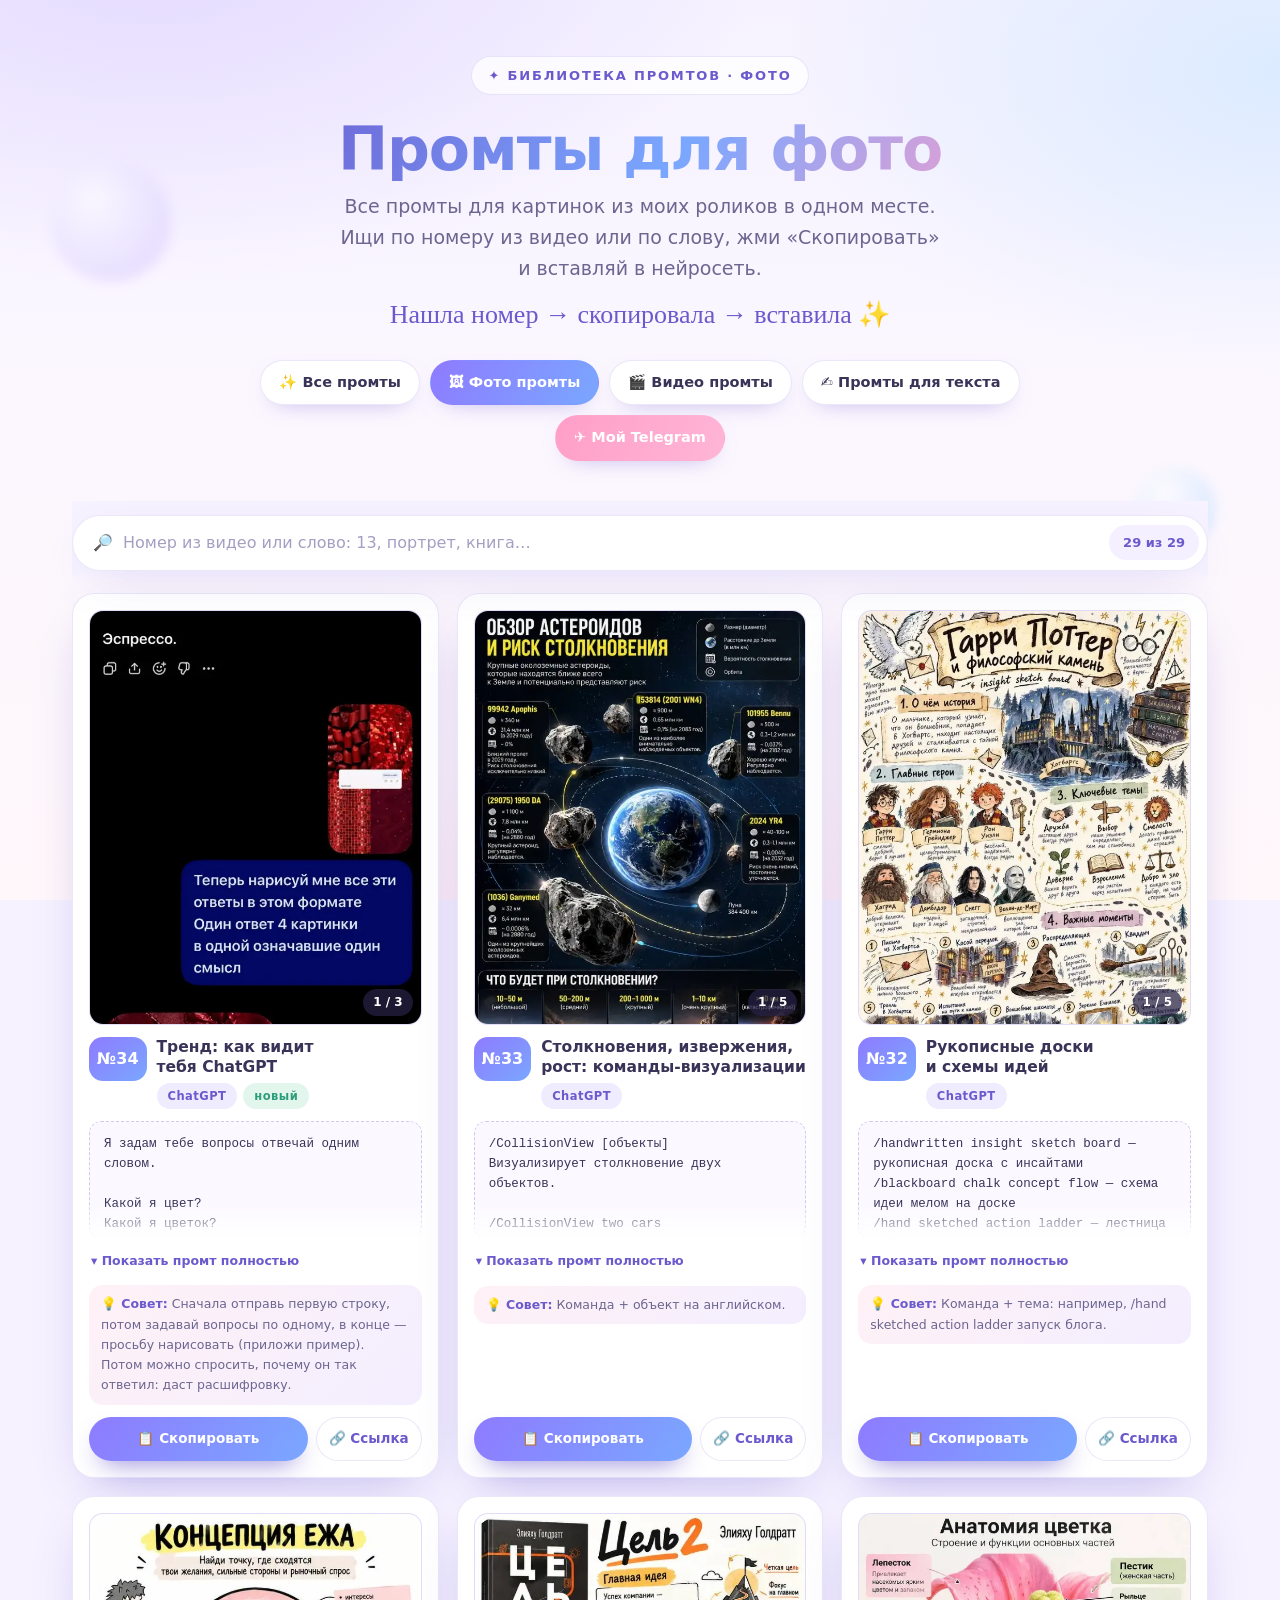
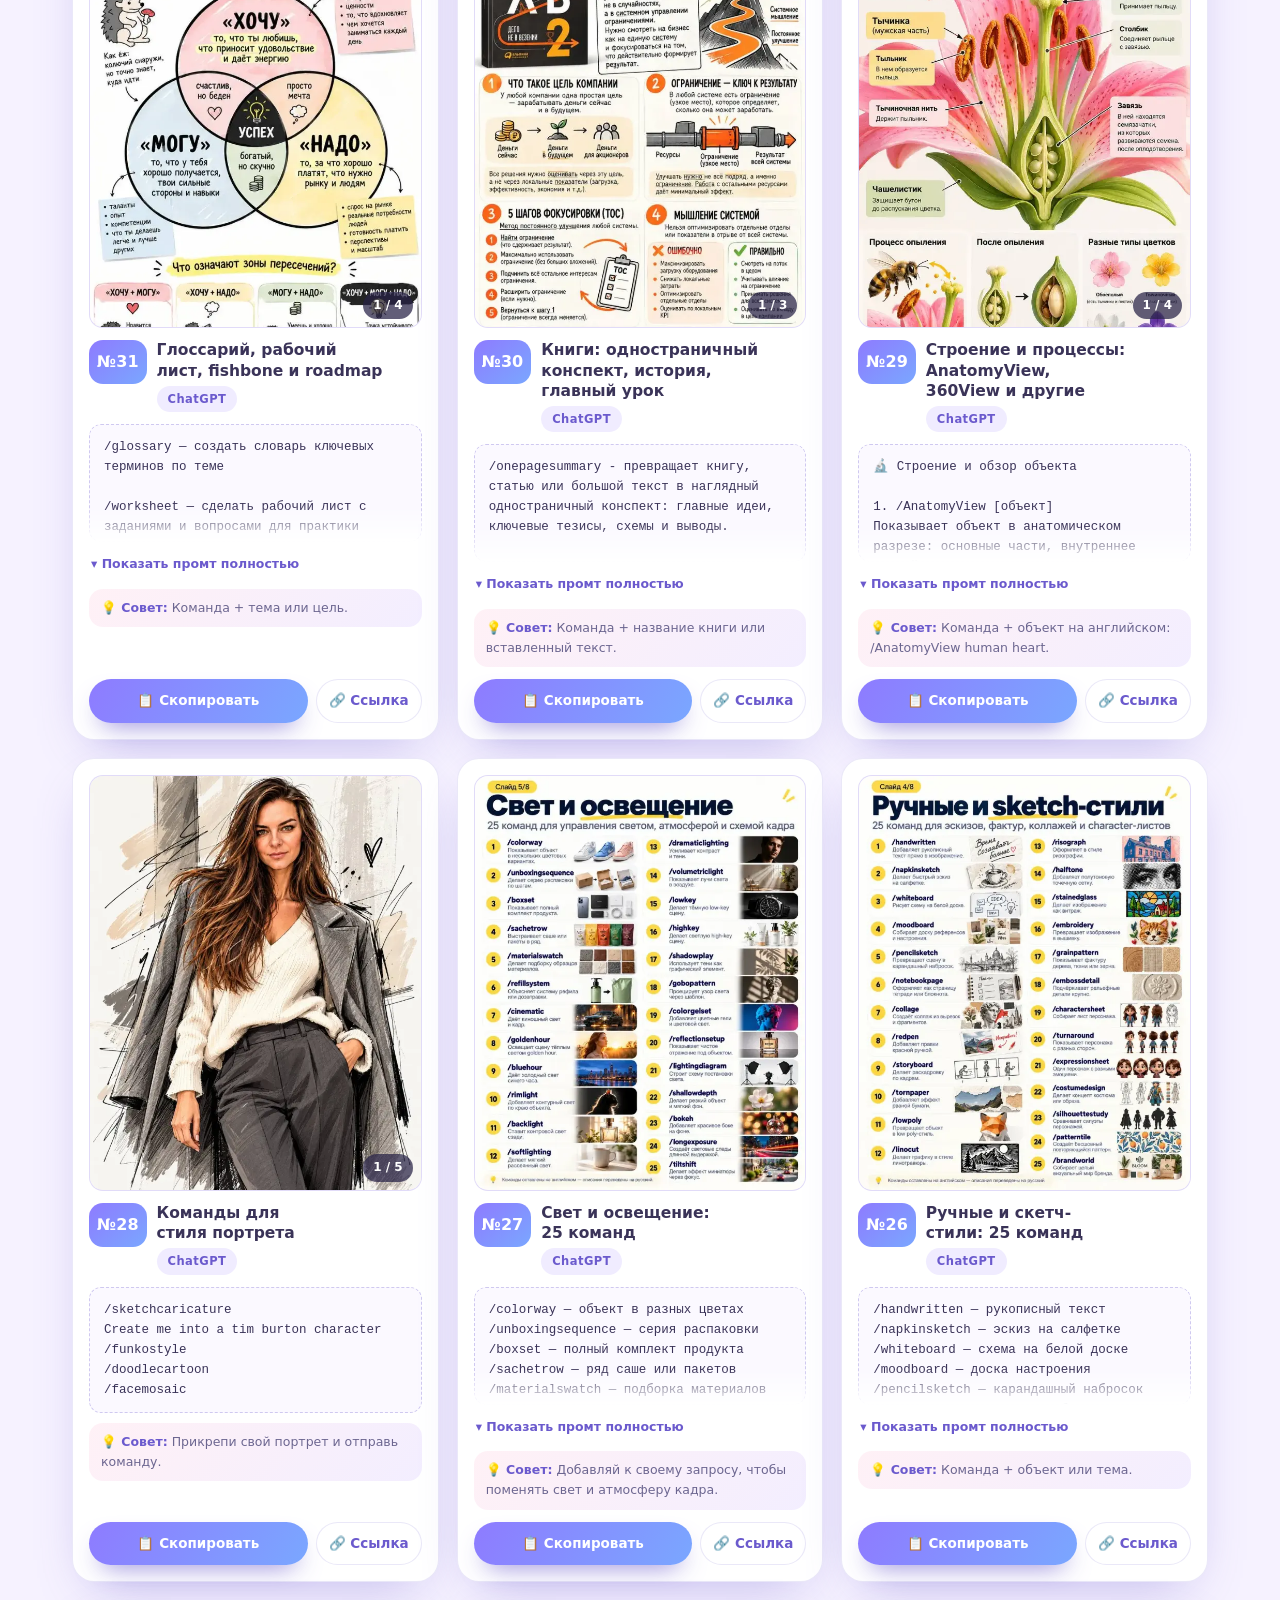
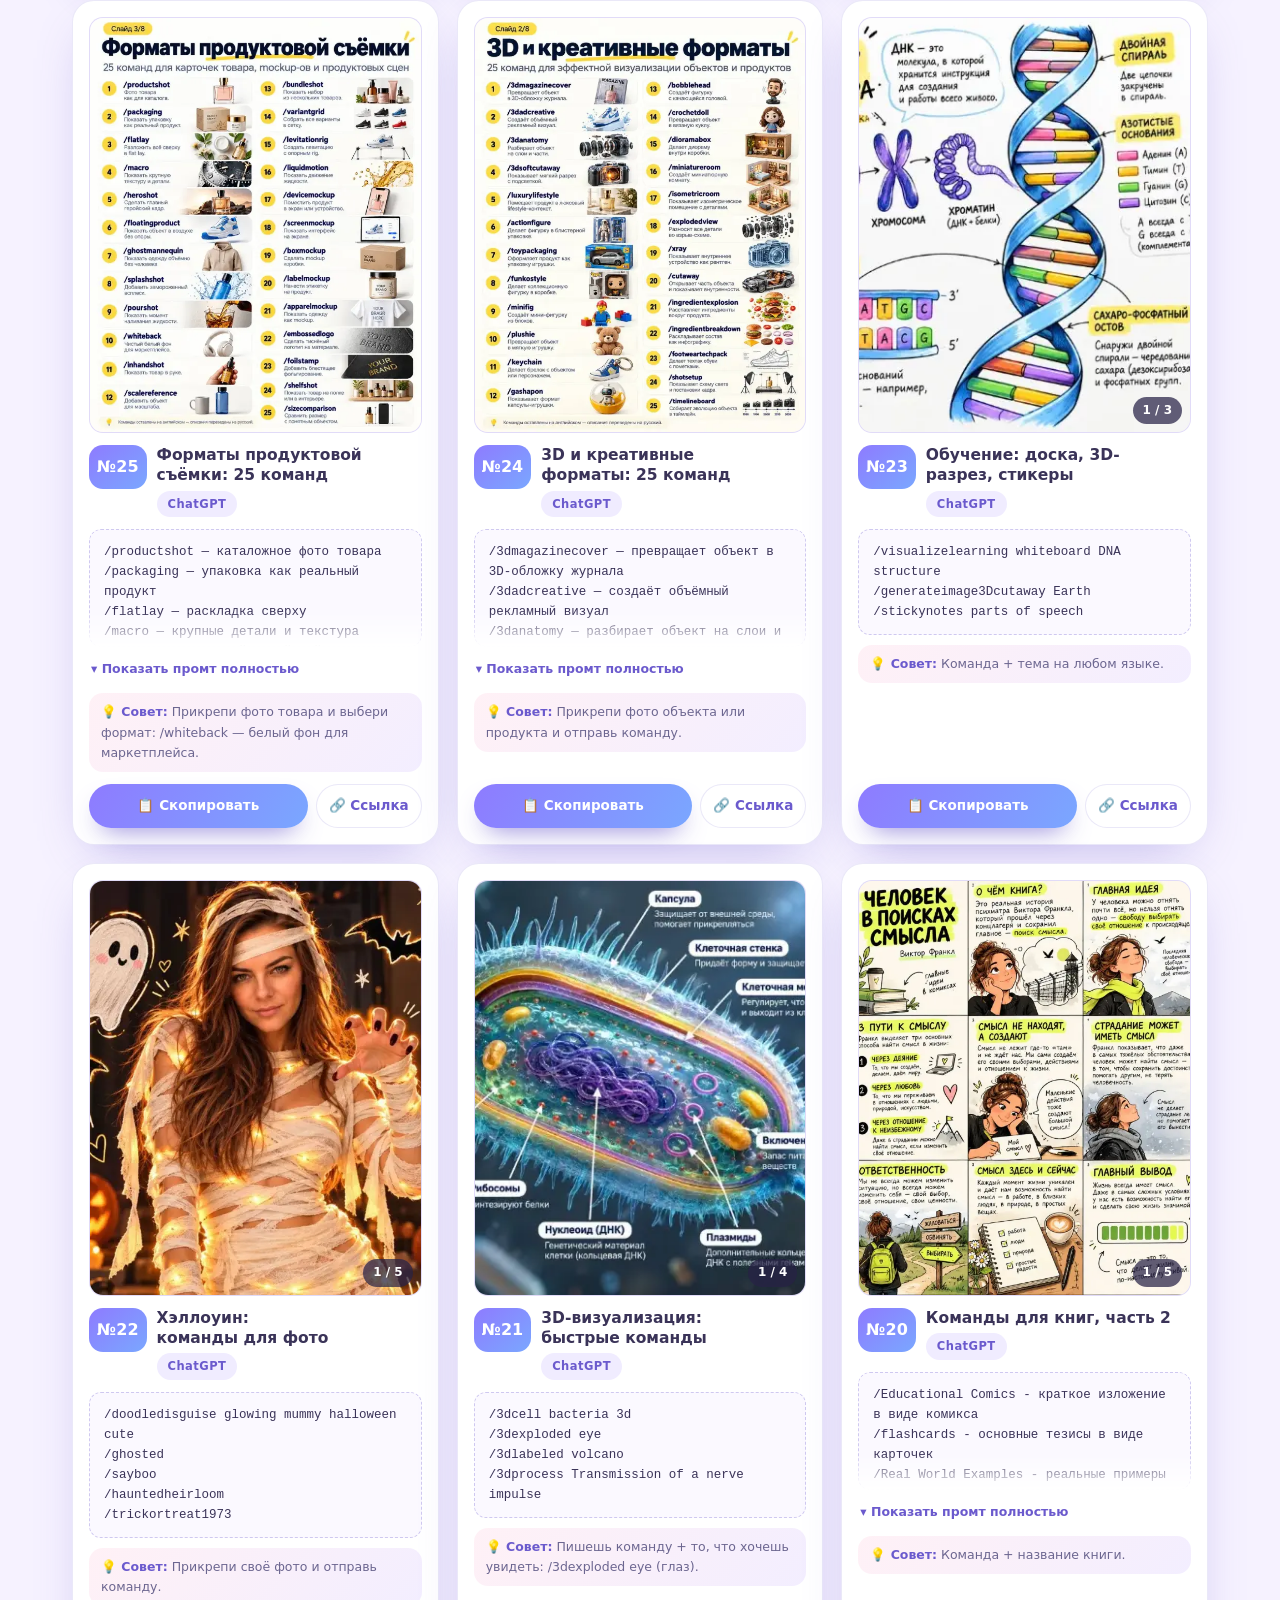
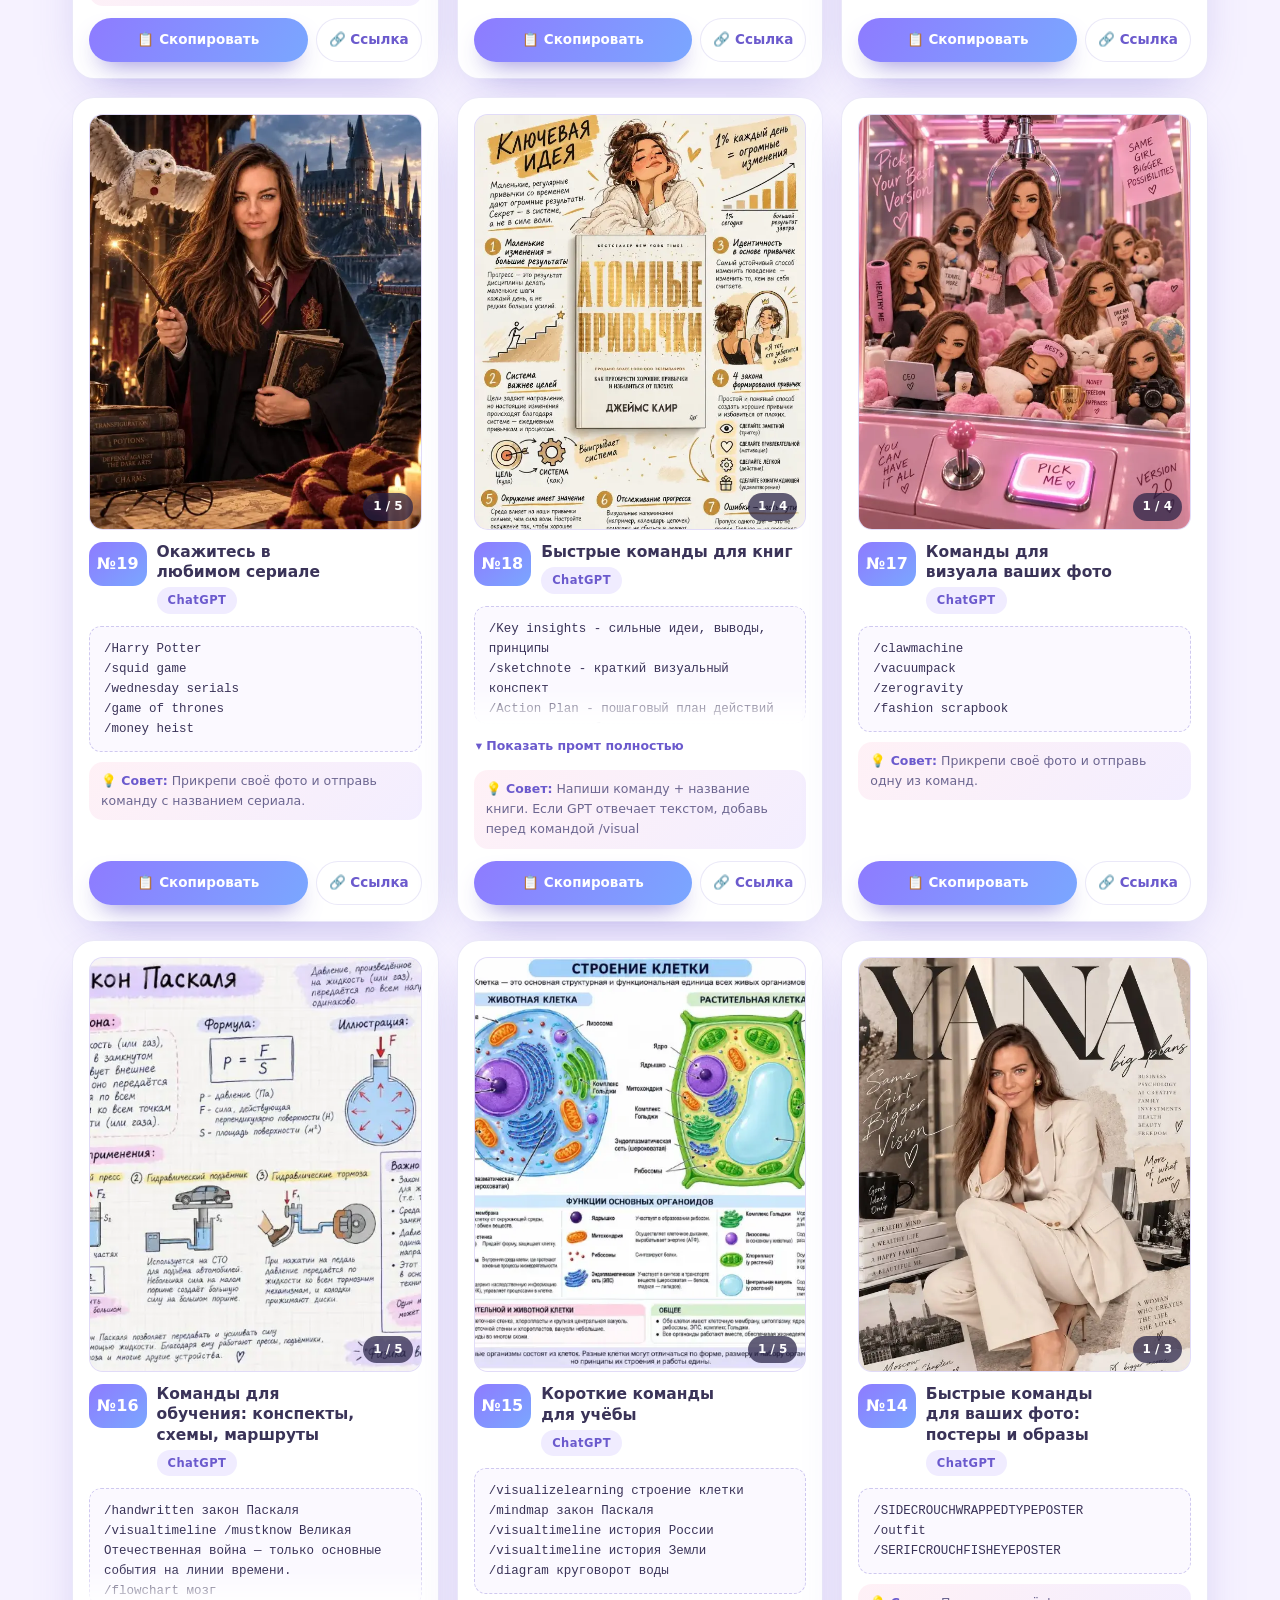
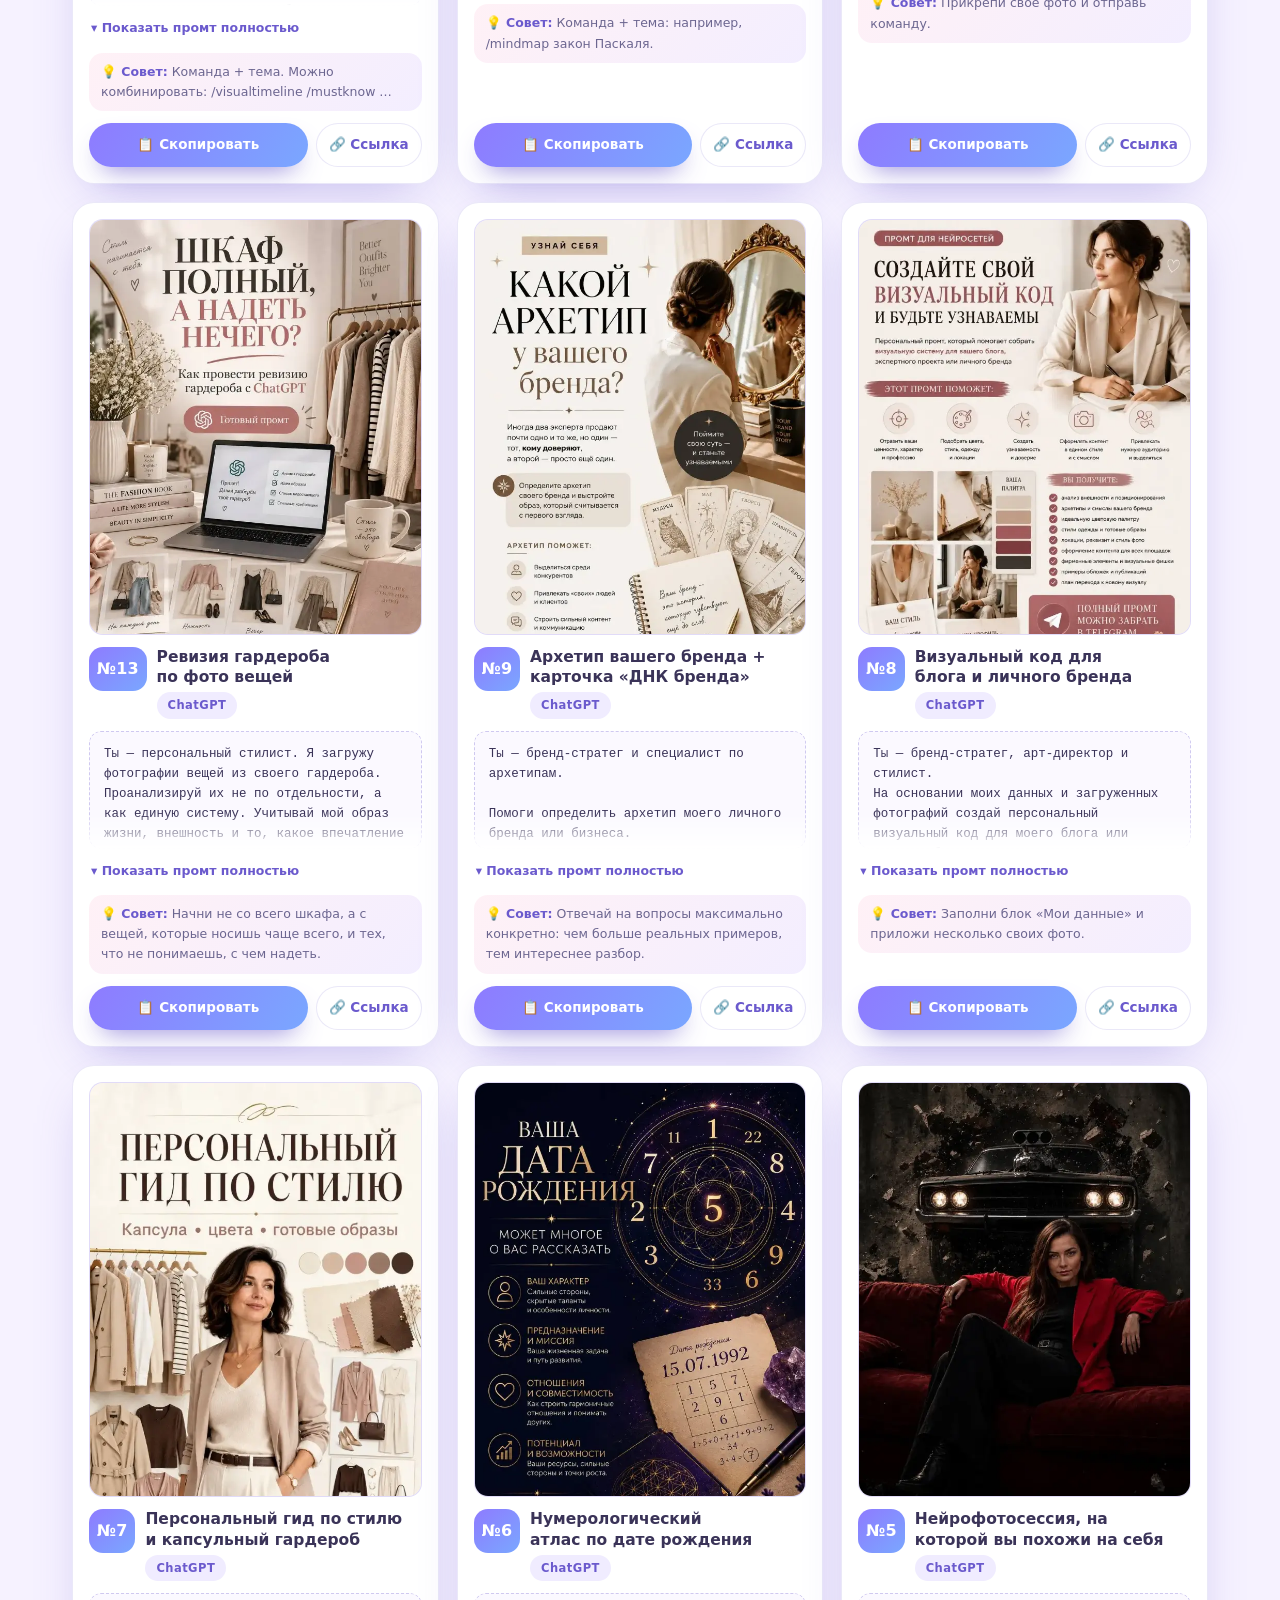
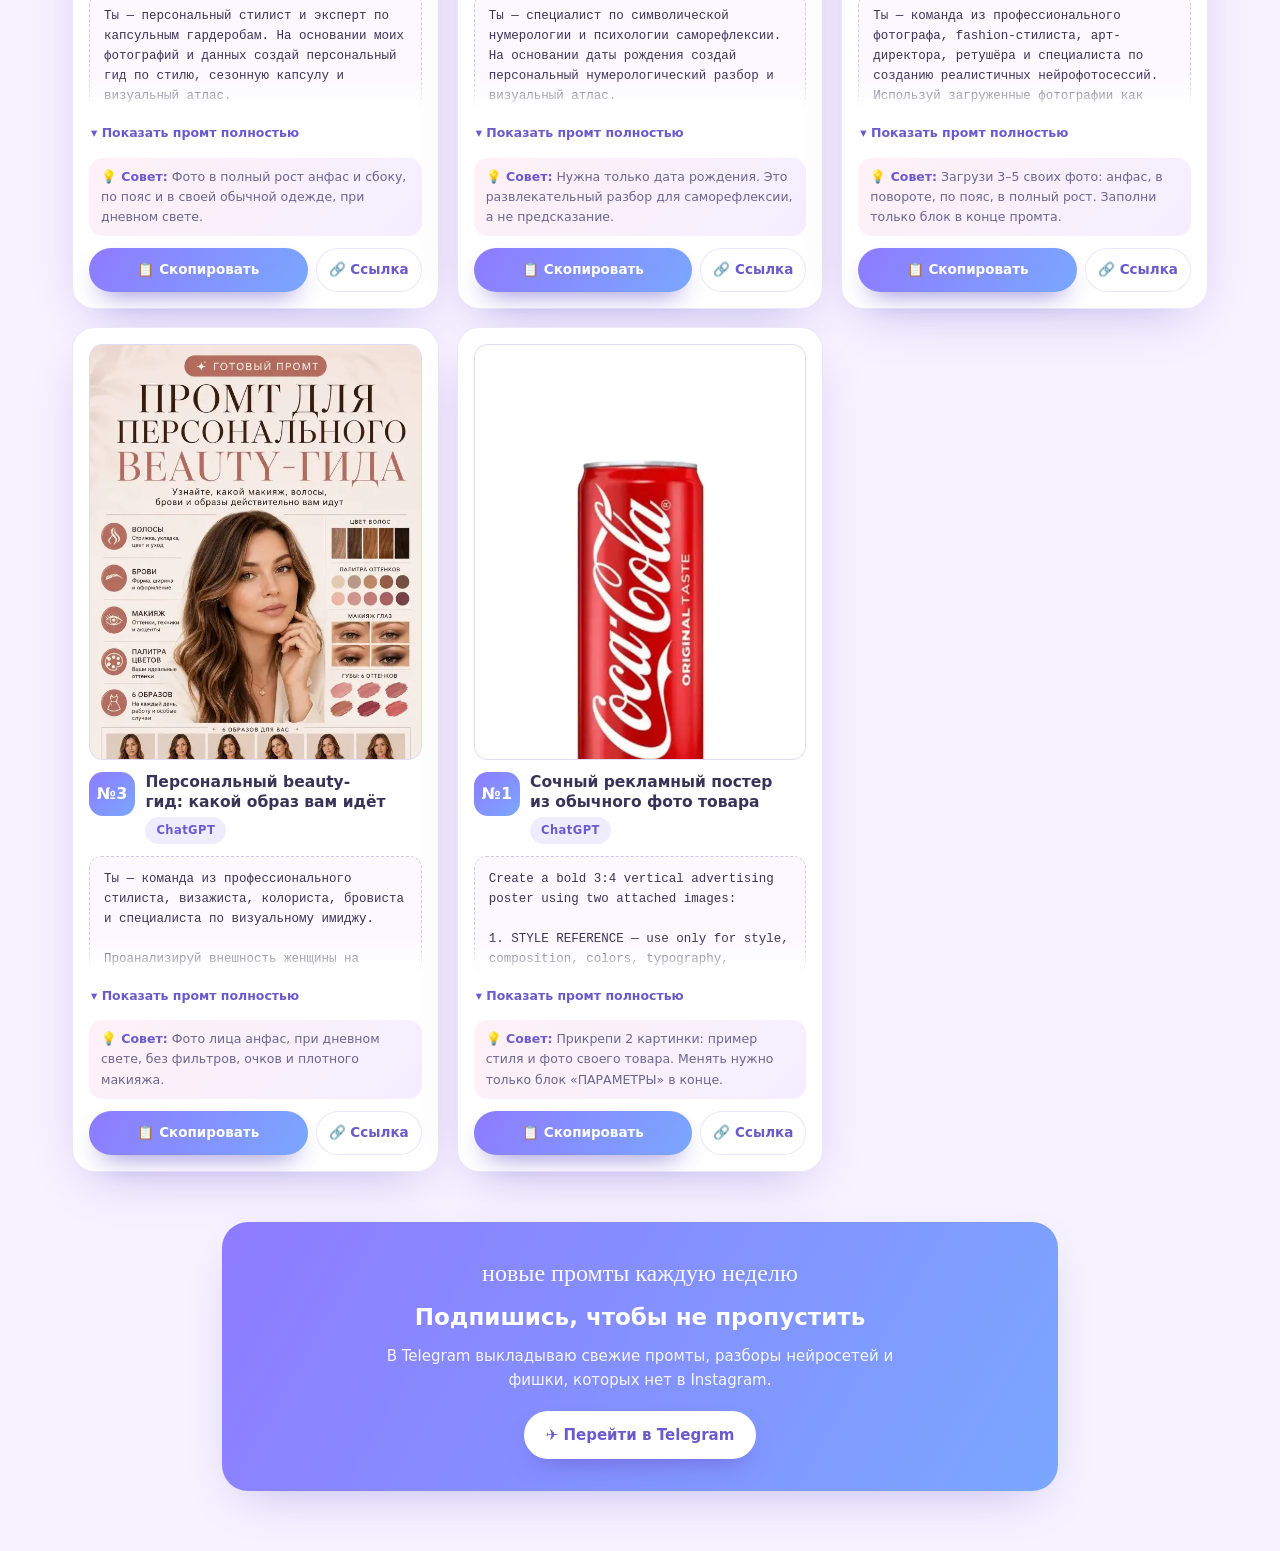
==== commit 7c87327f: "Add files via upload" ====
--- a/foto.html
+++ b/foto.html
@@ -4,145 +4,7 @@
 <meta charset="utf-8">
 <meta name="viewport" content="width=device-width,initial-scale=1,viewport-fit=cover">
 <title>Фото промты</title>
-<style>
-:root{
-  color-scheme:light;
-  --lavender:#B7A6FF; --periwinkle:#7AA7FF; --pink:#FFB6D6;
-  --slivo:#6B5ACD; --ink:#3A3358; --ink-soft:#6C6690; --line:rgba(107,90,205,.14);
-  --card:#ffffff; --soft:#F4F0FF; --soft2:#FBF9FF;
-  --shadow:0 18px 50px -22px rgba(107,90,205,.45);
-  --radius:26px; --ok:#2E9E7A;
-}
-*{box-sizing:border-box;margin:0;padding:0}
-html{scroll-behavior:smooth;scroll-padding-top:150px}
-body{
-  font-family:'Segoe UI','Helvetica Neue',system-ui,Arial,sans-serif;color:var(--ink);
-  background:
-    radial-gradient(1100px 600px at 12% -5%,#E4DBFF 0%,transparent 55%),
-    radial-gradient(1000px 600px at 100% 8%,#DCEBFF 0%,transparent 50%),
-    radial-gradient(900px 700px at 50% 120%,#FFE6F0 0%,transparent 55%),
-    linear-gradient(180deg,#F6F2FF 0%,#FBF7FF 40%,#FFF7FA 100%);
-  background-color:#F6F2FF;background-attachment:fixed;
-  line-height:1.62;-webkit-font-smoothing:antialiased;font-size:16px;min-height:100vh;
-}
-.wrap{max-width:880px;margin:0 auto;padding-inline:22px;position:relative;z-index:1}
-.accent{font-family:'Segoe Script','Comic Sans MS',cursive}
-.blob{position:fixed;border-radius:50%;filter:blur(6px);opacity:.5;z-index:0;pointer-events:none}
-.b1{width:120px;height:120px;top:18%;left:4%;background:radial-gradient(circle at 35% 30%,#fff,#C7B8FF)}
-.b2{width:80px;height:80px;top:52%;right:5%;background:radial-gradient(circle at 35% 30%,#fff,#A7D0FF)}
-.b3{width:64px;height:64px;top:78%;left:8%;background:radial-gradient(circle at 35% 30%,#fff,#FFC7DF)}
-
-.hero{padding-block:56px 18px;text-align:center}
-.eyebrow{display:inline-flex;align-items:center;gap:8px;background:rgba(255,255,255,.75);border:1px solid var(--line);
-  color:var(--slivo);font-weight:700;font-size:13px;letter-spacing:.14em;text-transform:uppercase;padding:8px 16px;
-  border-radius:100px;box-shadow:var(--shadow);backdrop-filter:blur(8px)}
-h1{font-size:clamp(34px,6.5vw,60px);line-height:1.07;font-weight:800;margin:22px 0 10px;letter-spacing:-.02em;text-wrap:balance;
-  background:linear-gradient(120deg,#6B5ACD 0%,#7AA7FF 55%,#FF9EC7 100%);-webkit-background-clip:text;background-clip:text;color:transparent}
-.lead{font-size:clamp(16px,2.2vw,19px);color:var(--ink-soft);max-width:600px;margin:0 auto}
-.tagline{font-size:clamp(19px,3.2vw,26px);color:var(--slivo);margin-top:10px}
-
-.pillrow{display:flex;flex-wrap:wrap;gap:10px;justify-content:center;margin-top:24px}
-.pill{background:#fff;border:1px solid var(--line);border-radius:100px;padding:10px 18px;font-weight:700;font-size:14.5px;
-  color:var(--ink);text-decoration:none;box-shadow:0 8px 24px -14px rgba(107,90,205,.6);transition:transform .2s ease}
-.pill:hover{transform:translateY(-2px)}
-.pill.on{background:linear-gradient(120deg,#8E7BFF,#7AA7FF);color:#fff;border-color:transparent}
-.pill.tg{background:linear-gradient(120deg,#FF9EC7,#FFB6D6);color:#fff;border-color:transparent}
-
-.tools{position:sticky;top:0;z-index:5;padding:14px 0 12px;margin-top:22px;
-  background:linear-gradient(180deg,#F6F2FF 82%,rgba(246,242,255,0))}
-.search{display:flex;align-items:center;gap:10px;background:#fff;border:1px solid var(--line);border-radius:100px;
-  padding:6px 8px 6px 20px;box-shadow:var(--shadow)}
-.search input{flex:1;min-width:0;border:0;outline:0;font:inherit;font-size:16px;color:var(--ink);background:transparent;padding:8px 0}
-.search input::placeholder{color:#A49FC2}
-.count{font-size:13px;font-weight:700;color:var(--slivo);background:var(--soft);padding:7px 14px;border-radius:100px;white-space:nowrap}
-.filters{display:flex;gap:8px;overflow-x:auto;padding:12px 2px 2px;scrollbar-width:none}
-.filters::-webkit-scrollbar{display:none}
-.fbtn{flex:0 0 auto;border:1px solid var(--line);background:#fff;color:var(--ink-soft);font:inherit;font-size:13.5px;font-weight:700;
-  padding:7px 14px;border-radius:100px;cursor:pointer}
-.fbtn.on{background:var(--slivo);color:#fff;border-color:var(--slivo)}
-
-.list{display:grid;gap:18px;padding:10px 0 20px}
-.card{background:var(--card);border:1px solid var(--line);border-radius:var(--radius);padding:22px;box-shadow:var(--shadow);
-  min-width:0;transition:box-shadow .3s ease,transform .3s ease}
-.card.hl{box-shadow:0 0 0 3px var(--periwinkle),0 26px 60px -24px rgba(107,90,205,.6)}
-.top{display:flex;align-items:flex-start;gap:14px}
-.num{flex:0 0 auto;min-width:58px;height:58px;padding:0 10px;border-radius:18px;display:flex;align-items:center;justify-content:center;
-  font-weight:800;font-size:21px;color:#fff;background:linear-gradient(140deg,#8E7BFF,#7AA7FF);box-shadow:var(--shadow);
-  font-variant-numeric:tabular-nums;text-decoration:none}
-.top > div{min-width:0;flex:1}
-.card h2{font-size:19px;font-weight:800;line-height:1.3;text-wrap:balance}
-.tags{display:flex;flex-wrap:wrap;gap:6px;margin-top:7px}
-.tag{font-size:11.5px;font-weight:800;letter-spacing:.04em;padding:4px 11px;border-radius:100px;background:#F0ECFF;color:var(--slivo)}
-.tag.new{background:#E3F6EE;color:var(--ok)}
-.pic{margin-top:16px;border-radius:18px;overflow:hidden;background:var(--soft);border:1px solid var(--line)}
-.pic img{display:block;width:100%;height:auto;max-height:520px;object-fit:cover}
-.pic video{display:block;width:100%;max-height:520px;background:#000}
-.ptext{margin-top:16px;background:var(--soft2);border:1.5px dashed rgba(107,90,205,.3);border-radius:16px;padding:16px 18px;
-  font-family:ui-monospace,'Cascadia Mono',Consolas,monospace;font-size:14px;line-height:1.6;color:var(--ink);white-space:pre-wrap;word-break:break-word}
-.ptext.clip{max-height:230px;overflow:hidden;-webkit-mask-image:linear-gradient(180deg,#000 70%,transparent);mask-image:linear-gradient(180deg,#000 70%,transparent)}
-.more{margin-top:8px;background:none;border:0;color:var(--slivo);font:inherit;font-weight:800;font-size:14px;cursor:pointer;padding:4px 2px}
-.tip{margin-top:12px;font-size:14px;color:var(--ink-soft);background:linear-gradient(135deg,#FFF1F6,#F3EEFF);border-radius:14px;padding:11px 14px}
-.tip b{color:var(--slivo)}
-.acts{display:flex;flex-wrap:wrap;gap:10px;margin-top:14px}
-.btn{display:inline-flex;align-items:center;justify-content:center;gap:8px;padding:12px 22px;border-radius:100px;border:0;cursor:pointer;
-  background:linear-gradient(120deg,#8E7BFF,#7AA7FF);color:#fff;font:inherit;font-weight:800;font-size:15px;text-decoration:none;
-  box-shadow:0 12px 26px -12px rgba(107,90,205,.85);transition:transform .2s ease}
-.btn:hover{transform:translateY(-2px)}
-.btn.ghost{background:#fff;color:var(--slivo);border:1px solid var(--line);box-shadow:none}
-.btn.done{background:linear-gradient(120deg,#2E9E7A,#5CC8A0)}
-.empty{text-align:center;color:var(--ink-soft);padding:40px 10px;display:none}
-
-footer{padding-block:30px 60px;text-align:center}
-.footbar{background:linear-gradient(120deg,#8E7BFF,#7AA7FF);border-radius:var(--radius);padding:32px 26px;color:#fff;box-shadow:var(--shadow)}
-.footbar .accent{font-size:24px;opacity:.95}
-.footbar h3{font-size:23px;font-weight:800;margin:6px 0 8px}
-.footbar p{opacity:.92;font-size:15px;max-width:520px;margin:0 auto 18px}
-.footbar .btn{background:#fff;color:var(--slivo)}
-.toast{position:fixed;left:50%;bottom:24px;transform:translate(-50%,30px);opacity:0;background:var(--ink);color:#fff;font-weight:700;
-  font-size:14px;padding:12px 20px;border-radius:100px;transition:.25s ease;z-index:20;pointer-events:none}
-.toast.show{opacity:1;transform:translate(-50%,0)}
-@media(max-width:600px){.wrap{padding-inline:16px}.card{padding:18px}.num{min-width:50px;height:50px;font-size:18px;border-radius:15px}
-  .btn{flex:1;padding:12px 14px}.btn.ghost{flex:0 0 auto}.btn .lg{display:none}}
-
-/* компактная сетка: по 3 карточки в ряд */
-.wide{max-width:1180px}
-.list.grid3{grid-template-columns:repeat(3,minmax(0,1fr));gap:18px;align-items:stretch}
-.grid3 .card{display:flex;flex-direction:column;padding:16px;border-radius:22px}
-.grid3 .top{gap:10px}
-.grid3 .num{min-width:44px;height:44px;font-size:16px;border-radius:14px;padding:0 8px}
-.grid3 .card h2{font-size:15.5px;line-height:1.3}
-.grid3 .tags{margin-top:5px}
-.grid3 .pic{margin-top:12px;aspect-ratio:4/5;border-radius:14px;cursor:zoom-in;order:-1;margin:0 0 12px}
-.grid3 .pic img,.grid3 .pic video{width:100%;height:100%;max-height:none;object-fit:cover;object-position:top}
-.grid3 .ptext{margin-top:12px;font-size:12.5px;padding:12px 14px;border-radius:12px}
-.grid3 .ptext.clip{max-height:118px}
-.grid3 .tip{font-size:12.5px;padding:9px 12px;margin-top:10px}
-
-.grid3 .ptext:not(.clip){max-height:none}
-.grid3 .more{font-size:12.5px;align-self:flex-start}
-.grid3 .acts{margin-top:auto;padding-top:12px;gap:8px}
-.grid3 .btn{flex:1;padding:10px 12px;font-size:13.5px}
-.grid3 .btn.ghost{flex:0 0 auto}
-.grid3 .btn .lg{display:none}
-@media(max-width:900px){.list.grid3{grid-template-columns:repeat(2,minmax(0,1fr))}}
-@media(max-width:560px){.list.grid3{grid-template-columns:repeat(2,minmax(0,1fr));gap:10px}
-  .grid3 .card{padding:10px;border-radius:16px}.grid3 .num{min-width:36px;height:36px;font-size:13px;border-radius:11px}
-  .grid3 .top{flex-direction:column;gap:6px}.grid3 .card h2{font-size:13px}.grid3 .tags{display:none}.grid3 .ptext{display:none}.grid3 .ptext+.more{display:none}.grid3 .tip{display:none}
-  .grid3 .acts{flex-direction:column}.grid3 .btn{font-size:12.5px;padding:9px 8px}.grid3 .btn.ghost{display:none}}
-.grid3 .pic.ph{display:flex;align-items:center;justify-content:center;cursor:default;background:linear-gradient(140deg,#EDE7FF,#DCEBFF 60%,#FFE6F0)}
-.grid3 .pic.ph span{font-size:56px;font-weight:800;color:#fff;text-shadow:0 6px 24px rgba(107,90,205,.45)}
-.pic{position:relative}
-.pic[data-gal]{cursor:zoom-in}
-.cnt{position:absolute;right:8px;bottom:8px;background:rgba(40,34,70,.72);color:#fff;font-size:12px;font-weight:800;padding:4px 10px;border-radius:100px}
-.lbn{position:absolute;top:50%;transform:translateY(-50%);width:48px;height:48px;border-radius:50%;border:0;background:rgba(255,255,255,.9);color:var(--slivo);font-size:30px;line-height:1;cursor:pointer}
-.lbn.prev{left:max(12px, env(safe-area-inset-left, 0px))}.lbn.next{right:max(12px, env(safe-area-inset-right, 0px))}
-.lbn[hidden]{display:none}
-.lbc{position:absolute;bottom:18px;left:50%;transform:translateX(-50%);color:#fff;font-weight:800;font-size:14px}
-.lb{position:fixed;inset:0;z-index:30;background:rgba(40,34,70,.86);display:flex;align-items:center;justify-content:center;padding:24px;cursor:zoom-out}
-.lb[hidden]{display:none}
-.lb img{max-width:100%;max-height:100%;border-radius:14px;box-shadow:0 30px 80px rgba(0,0,0,.5)}
-@media(prefers-reduced-motion:reduce){*{transition:none!important;scroll-behavior:auto!important}}
-</style>
+<link rel="stylesheet" href="style.css?v=3">
 </head>
 <body>
 <div class="blob b1"></div><div class="blob b2"></div><div class="blob b3"></div>
@@ -185,115 +47,8 @@
 </footer>
 <div class="toast" id="toast">Промт скопирован ✓</div>
 
-<script src="prompts.js"></script>
-<script>
-const PAGE_TYPE = "фото";
-
-
-const NEW_COUNT = 3;
-const CLIP = list => list.classList.contains('grid3') ? 160 : 600; // сколько последних промтов помечать «новый»
-const list = document.getElementById('list'), q = document.getElementById('q');
-const countEl = document.getElementById('count'), empty = document.getElementById('empty');
-const items = PROMPTS.map((p, i) => ({...p, n: i + 1})).filter(p => !p.hidden && (PAGE_TYPE === 'all' || p.type === PAGE_TYPE)).reverse();
-let tool = 'Все';
-
-function esc(s){return String(s ?? '').replace(/[&<>"]/g, c => ({'&':'&amp;','<':'&lt;','>':'&gt;','"':'&quot;'}[c]));}
-
-function render(){
-  list.innerHTML = items.map(p => `
-    <article class="card" id="${p.n}" data-n="${p.n}" data-tool="${esc(p.tool)}"
-      data-s="${esc((p.n + ' ' + p.title + ' ' + (p.tool||'') + ' ' + (p.text||'') + ' ' + (p.tip||'')).toLowerCase())}">
-      <div class="top">
-        <a class="num" href="#${p.n}" title="Ссылка на этот промт">№${p.n}</a>
-        <div>
-          <h2>${esc(p.title)}</h2>
-          <div class="tags">
-            ${p.tool ? `<span class="tag">${esc(p.tool)}</span>` : ''}
-            ${p.n > PROMPTS.length - NEW_COUNT ? '<span class="tag new">новый</span>' : ''}
-          </div>
-        </div>
-      </div>
-      ${p.img ? `<div class="pic" data-gal="${esc([p.img, ...(p.gallery||[])].join('|'))}"><img src="${esc(p.img)}" alt="${esc(p.title)}" loading="lazy">${p.gallery && p.gallery.length ? `<span class="cnt">1 / ${p.gallery.length + 1}</span>` : ''}</div>` : ''}
-      ${!p.img && !p.video && list.classList.contains('grid3') ? `<div class="pic ph"><span>${p.n}</span></div>` : ''}
-      ${p.video ? `<div class="pic"><video src="${esc(p.video)}" controls muted playsinline preload="none"></video></div>` : ''}
-      <div class="ptext${p.text.length > CLIP(list) ? ' clip' : ''}">${esc(p.text)}</div>
-      ${p.text.length > CLIP(list) ? '<button class="more" data-more>▾ Показать промт полностью</button>' : ''}
-      ${p.tip ? `<div class="tip"><span><b>💡 Совет:</b> ${esc(p.tip)}</span></div>` : ''}
-      <div class="acts">
-        <button class="btn" data-copy="${p.n}">📋 Скопировать<span class="lg"> промт</span></button>
-        <button class="btn ghost" data-link="${p.n}">🔗 Ссылка</button>
-      </div>
-    </article>`).join('');
-}
-
-function buildFilters(){
-  const tools = ['Все', ...new Set(items.map(p => p.tool).filter(Boolean))];
-  const box = document.getElementById('filters');
-  if (tools.length < 3) { box.style.display = 'none'; return; }
-  box.innerHTML = tools.map(t => `<button class="fbtn${t === tool ? ' on' : ''}" data-t="${esc(t)}">${esc(t)}</button>`).join('');
-  box.onclick = e => { const b = e.target.closest('.fbtn'); if (!b) return; tool = b.dataset.t; buildFilters(); apply(); };
-}
-
-function apply(){
-  const s = q.value.trim().toLowerCase().replace(/^[№#]/, '');
-  let shown = 0;
-  list.querySelectorAll('.card').forEach(c => {
-    const okTool = tool === 'Все' || c.dataset.tool === tool;
-    const okText = !s || (/^\d+$/.test(s) ? c.dataset.n === s : c.dataset.s.includes(s));
-    c.hidden = !(okTool && okText); if (!c.hidden) shown++;
-  });
-  countEl.textContent = shown + ' из ' + items.length;
-  empty.style.display = shown ? 'none' : 'block';
-}
-
-function copy(text, msg){
-  const done = () => toast(msg);
-  if (navigator.clipboard && window.isSecureContext) {
-    navigator.clipboard.writeText(text).then(done, () => fallback(text, done));
-  } else fallback(text, done);
-}
-function fallback(text, cb){
-  const t = document.createElement('textarea'); t.value = text; t.style.position = 'fixed'; t.style.opacity = '0';
-  document.body.appendChild(t); t.select(); try { document.execCommand('copy'); } catch(e) {} t.remove(); cb();
-}
-let tt; function toast(m){const el=document.getElementById('toast');el.textContent=m;el.classList.add('show');clearTimeout(tt);tt=setTimeout(()=>el.classList.remove('show'),1800);}
-
-list.addEventListener('click', e => {
-  const pi = e.target.closest('.pic[data-gal]');
-  if (pi) { openLb(pi.dataset.gal.split('|'), 0); return; }
-  const mo = e.target.closest('[data-more]');
-  if (mo) { const t = mo.previousElementSibling; const open = t.classList.toggle('clip'); mo.textContent = open ? '▾ Показать промт полностью' : '▴ Свернуть'; }
-  const c = e.target.closest('[data-copy]'), l = e.target.closest('[data-link]');
-  if (c) { const p = items.find(x => x.n == c.dataset.copy); copy(p.text, 'Промт №' + p.n + ' скопирован ✓');
-    c.classList.add('done'); c.textContent = '✓ Скопировано'; setTimeout(() => { c.classList.remove('done'); c.innerHTML = '📋 Скопировать<span class="lg"> промт</span>'; }, 1800); }
-  if (l) copy(location.href.split('#')[0] + '#' + l.dataset.link, 'Ссылка скопирована ✓');
-});
-
-function focusHash(){
-  const n = decodeURIComponent(location.hash.slice(1)); if (!n) return;
-  const el = document.getElementById(n);
-  if (!el) { if (PAGE_TYPE !== 'all' && /^\d+$/.test(n)) location.replace('index.html#' + n); return; }
-  q.value = ''; tool = 'Все'; buildFilters(); apply();
-  const go = () => el.scrollIntoView({block: 'start'}); go(); [400, 1200, 2500].forEach(t => setTimeout(go, t));
-  el.querySelectorAll('img').forEach(i => i.loading = 'eager'); el.classList.add('hl'); setTimeout(() => el.classList.remove('hl'), 3200);
-}
-
-render(); buildFilters(); apply();
-let gal = [], gi = 0;
-const lbEl = document.getElementById('lb');
-function showLb(){ lbEl.querySelector('img').src = gal[gi]; const many = gal.length > 1;
-  lbEl.querySelectorAll('.lbn').forEach(b => b.hidden = !many); lbEl.querySelector('.lbc').textContent = many ? (gi + 1) + ' / ' + gal.length : ''; }
-function openLb(list, i){ gal = list; gi = i; showLb(); lbEl.hidden = false; }
-function step(d){ gi = (gi + d + gal.length) % gal.length; showLb(); }
-lbEl.onclick = e => {
-  if (e.target.closest('.prev')) return step(-1);
-  if (e.target.closest('.next') || (e.target.tagName === 'IMG' && gal.length > 1)) return step(1);
-  lbEl.hidden = true; };
-document.addEventListener('keydown', e => { if (lbEl.hidden) return; if (e.key === 'ArrowRight') step(1); if (e.key === 'ArrowLeft') step(-1); });
-document.addEventListener('keydown', e => { if (e.key === 'Escape') document.getElementById('lb').hidden = true; });
-q.addEventListener('input', apply);
-window.addEventListener('hashchange', focusHash);
-window.addEventListener('load', focusHash);
-</script>
+<script src="prompts.js?v=3"></script>
+<script>const PAGE_TYPE = "фото";</script>
+<script src="app.js?v=3"></script>
 </body>
 </html>
--- a/style.css
+++ b/style.css
@@ -0,0 +1,139 @@
+[hidden]{display:none!important}
+:root{
+  color-scheme:light;
+  --lavender:#B7A6FF; --periwinkle:#7AA7FF; --pink:#FFB6D6;
+  --slivo:#6B5ACD; --ink:#3A3358; --ink-soft:#6C6690; --line:rgba(107,90,205,.14);
+  --card:#ffffff; --soft:#F4F0FF; --soft2:#FBF9FF;
+  --shadow:0 18px 50px -22px rgba(107,90,205,.45);
+  --radius:26px; --ok:#2E9E7A;
+}
+*{box-sizing:border-box;margin:0;padding:0}
+html{scroll-behavior:smooth;scroll-padding-top:150px}
+body{
+  font-family:'Segoe UI','Helvetica Neue',system-ui,Arial,sans-serif;color:var(--ink);
+  background:
+    radial-gradient(1100px 600px at 12% -5%,#E4DBFF 0%,transparent 55%),
+    radial-gradient(1000px 600px at 100% 8%,#DCEBFF 0%,transparent 50%),
+    radial-gradient(900px 700px at 50% 120%,#FFE6F0 0%,transparent 55%),
+    linear-gradient(180deg,#F6F2FF 0%,#FBF7FF 40%,#FFF7FA 100%);
+  background-color:#F6F2FF;background-attachment:fixed;
+  line-height:1.62;-webkit-font-smoothing:antialiased;font-size:16px;min-height:100vh;
+}
+.wrap{max-width:880px;margin:0 auto;padding-inline:22px;position:relative;z-index:1}
+.accent{font-family:'Segoe Script','Comic Sans MS',cursive}
+.blob{position:fixed;border-radius:50%;filter:blur(6px);opacity:.5;z-index:0;pointer-events:none}
+.b1{width:120px;height:120px;top:18%;left:4%;background:radial-gradient(circle at 35% 30%,#fff,#C7B8FF)}
+.b2{width:80px;height:80px;top:52%;right:5%;background:radial-gradient(circle at 35% 30%,#fff,#A7D0FF)}
+.b3{width:64px;height:64px;top:78%;left:8%;background:radial-gradient(circle at 35% 30%,#fff,#FFC7DF)}
+
+.hero{padding-block:56px 18px;text-align:center}
+.eyebrow{display:inline-flex;align-items:center;gap:8px;background:rgba(255,255,255,.75);border:1px solid var(--line);
+  color:var(--slivo);font-weight:700;font-size:13px;letter-spacing:.14em;text-transform:uppercase;padding:8px 16px;
+  border-radius:100px;box-shadow:var(--shadow);backdrop-filter:blur(8px)}
+h1{font-size:clamp(34px,6.5vw,60px);line-height:1.07;font-weight:800;margin:22px 0 10px;letter-spacing:-.02em;text-wrap:balance;
+  background:linear-gradient(120deg,#6B5ACD 0%,#7AA7FF 55%,#FF9EC7 100%);-webkit-background-clip:text;background-clip:text;color:transparent}
+.lead{font-size:clamp(16px,2.2vw,19px);color:var(--ink-soft);max-width:600px;margin:0 auto}
+.tagline{font-size:clamp(19px,3.2vw,26px);color:var(--slivo);margin-top:10px}
+
+.pillrow{display:flex;flex-wrap:wrap;gap:10px;justify-content:center;margin-top:24px}
+.pill{background:#fff;border:1px solid var(--line);border-radius:100px;padding:10px 18px;font-weight:700;font-size:14.5px;
+  color:var(--ink);text-decoration:none;box-shadow:0 8px 24px -14px rgba(107,90,205,.6);transition:transform .2s ease}
+.pill:hover{transform:translateY(-2px)}
+.pill.on{background:linear-gradient(120deg,#8E7BFF,#7AA7FF);color:#fff;border-color:transparent}
+.pill.tg{background:linear-gradient(120deg,#FF9EC7,#FFB6D6);color:#fff;border-color:transparent}
+
+.tools{position:sticky;top:0;z-index:5;padding:14px 0 12px;margin-top:22px;
+  background:linear-gradient(180deg,#F6F2FF 82%,rgba(246,242,255,0))}
+.search{display:flex;align-items:center;gap:10px;background:#fff;border:1px solid var(--line);border-radius:100px;
+  padding:6px 8px 6px 20px;box-shadow:var(--shadow)}
+.search input{flex:1;min-width:0;border:0;outline:0;font:inherit;font-size:16px;color:var(--ink);background:transparent;padding:8px 0}
+.search input::placeholder{color:#A49FC2}
+.count{font-size:13px;font-weight:700;color:var(--slivo);background:var(--soft);padding:7px 14px;border-radius:100px;white-space:nowrap}
+.filters{display:flex;gap:8px;overflow-x:auto;padding:12px 2px 2px;scrollbar-width:none}
+.filters::-webkit-scrollbar{display:none}
+.fbtn{flex:0 0 auto;border:1px solid var(--line);background:#fff;color:var(--ink-soft);font:inherit;font-size:13.5px;font-weight:700;
+  padding:7px 14px;border-radius:100px;cursor:pointer}
+.fbtn.on{background:var(--slivo);color:#fff;border-color:var(--slivo)}
+
+.list{display:grid;gap:18px;padding:10px 0 20px}
+.card{background:var(--card);border:1px solid var(--line);border-radius:var(--radius);padding:22px;box-shadow:var(--shadow);
+  min-width:0;transition:box-shadow .3s ease,transform .3s ease}
+.card.hl{box-shadow:0 0 0 3px var(--periwinkle),0 26px 60px -24px rgba(107,90,205,.6)}
+.top{display:flex;align-items:flex-start;gap:14px}
+.num{flex:0 0 auto;min-width:58px;height:58px;padding:0 10px;border-radius:18px;display:flex;align-items:center;justify-content:center;
+  font-weight:800;font-size:21px;color:#fff;background:linear-gradient(140deg,#8E7BFF,#7AA7FF);box-shadow:var(--shadow);
+  font-variant-numeric:tabular-nums;text-decoration:none}
+.top > div{min-width:0;flex:1}
+.card h2{font-size:19px;font-weight:800;line-height:1.3;text-wrap:balance}
+.tags{display:flex;flex-wrap:wrap;gap:6px;margin-top:7px}
+.tag{font-size:11.5px;font-weight:800;letter-spacing:.04em;padding:4px 11px;border-radius:100px;background:#F0ECFF;color:var(--slivo)}
+.tag.new{background:#E3F6EE;color:var(--ok)}
+.pic{margin-top:16px;border-radius:18px;overflow:hidden;background:var(--soft);border:1px solid var(--line)}
+.pic img{display:block;width:100%;height:auto;max-height:520px;object-fit:cover}
+.pic video{display:block;width:100%;max-height:520px;background:#000}
+.ptext{margin-top:16px;background:var(--soft2);border:1.5px dashed rgba(107,90,205,.3);border-radius:16px;padding:16px 18px;
+  font-family:ui-monospace,'Cascadia Mono',Consolas,monospace;font-size:14px;line-height:1.6;color:var(--ink);white-space:pre-wrap;word-break:break-word}
+.ptext.clip{max-height:230px;overflow:hidden;-webkit-mask-image:linear-gradient(180deg,#000 70%,transparent);mask-image:linear-gradient(180deg,#000 70%,transparent)}
+.more{margin-top:8px;background:none;border:0;color:var(--slivo);font:inherit;font-weight:800;font-size:14px;cursor:pointer;padding:4px 2px}
+.tip{margin-top:12px;font-size:14px;color:var(--ink-soft);background:linear-gradient(135deg,#FFF1F6,#F3EEFF);border-radius:14px;padding:11px 14px}
+.tip b{color:var(--slivo)}
+.acts{display:flex;flex-wrap:wrap;gap:10px;margin-top:14px}
+.btn{display:inline-flex;align-items:center;justify-content:center;gap:8px;padding:12px 22px;border-radius:100px;border:0;cursor:pointer;
+  background:linear-gradient(120deg,#8E7BFF,#7AA7FF);color:#fff;font:inherit;font-weight:800;font-size:15px;text-decoration:none;
+  box-shadow:0 12px 26px -12px rgba(107,90,205,.85);transition:transform .2s ease}
+.btn:hover{transform:translateY(-2px)}
+.btn.ghost{background:#fff;color:var(--slivo);border:1px solid var(--line);box-shadow:none}
+.btn.done{background:linear-gradient(120deg,#2E9E7A,#5CC8A0)}
+.empty a{color:var(--slivo);font-weight:800}
+.empty{text-align:center;color:var(--ink-soft);padding:40px 10px;display:none}
+
+footer{padding-block:30px 60px;text-align:center}
+.footbar{background:linear-gradient(120deg,#8E7BFF,#7AA7FF);border-radius:var(--radius);padding:32px 26px;color:#fff;box-shadow:var(--shadow)}
+.footbar .accent{font-size:24px;opacity:.95}
+.footbar h3{font-size:23px;font-weight:800;margin:6px 0 8px}
+.footbar p{opacity:.92;font-size:15px;max-width:520px;margin:0 auto 18px}
+.footbar .btn{background:#fff;color:var(--slivo)}
+.toast{position:fixed;left:50%;bottom:24px;transform:translate(-50%,30px);opacity:0;background:var(--ink);color:#fff;font-weight:700;
+  font-size:14px;padding:12px 20px;border-radius:100px;transition:.25s ease;z-index:20;pointer-events:none}
+.toast.show{opacity:1;transform:translate(-50%,0)}
+@media(max-width:600px){.wrap{padding-inline:16px}.card{padding:18px}.num{min-width:50px;height:50px;font-size:18px;border-radius:15px}
+  .btn{flex:1;padding:12px 14px}.btn.ghost{flex:0 0 auto}.btn .lg{display:none}}
+
+/* компактная сетка: по 3 карточки в ряд */
+.wide{max-width:1180px}
+.list.grid3{grid-template-columns:repeat(3,minmax(0,1fr));gap:18px;align-items:stretch}
+.grid3 .card{display:flex;flex-direction:column;padding:16px;border-radius:22px}
+.grid3 .top{gap:10px}
+.grid3 .num{min-width:44px;height:44px;font-size:16px;border-radius:14px;padding:0 8px}
+.grid3 .card h2{font-size:15.5px;line-height:1.3}
+.grid3 .tags{margin-top:5px}
+.grid3 .pic{margin-top:12px;aspect-ratio:4/5;border-radius:14px;cursor:zoom-in;order:-1;margin:0 0 12px}
+.grid3 .pic img,.grid3 .pic video{width:100%;height:100%;max-height:none;object-fit:cover;object-position:top}
+.grid3 .ptext{margin-top:12px;font-size:12.5px;padding:12px 14px;border-radius:12px}
+.grid3 .ptext.clip{max-height:118px}
+.grid3 .tip{font-size:12.5px;padding:9px 12px;margin-top:10px}
+
+.grid3 .ptext:not(.clip){max-height:none}
+.grid3 .more{font-size:12.5px;align-self:flex-start}
+.grid3 .acts{margin-top:auto;padding-top:12px;gap:8px}
+.grid3 .btn{flex:1;padding:10px 12px;font-size:13.5px}
+.grid3 .btn.ghost{flex:0 0 auto}
+.grid3 .btn .lg{display:none}
+@media(max-width:900px){.list.grid3{grid-template-columns:repeat(2,minmax(0,1fr))}}
+@media(max-width:560px){.list.grid3{grid-template-columns:repeat(2,minmax(0,1fr));gap:10px}
+  .grid3 .card{padding:10px;border-radius:16px}.grid3 .num{min-width:36px;height:36px;font-size:13px;border-radius:11px}
+  .grid3 .top{flex-direction:column;gap:6px}.grid3 .card h2{font-size:13px}.grid3 .tags{display:none}.grid3 .ptext{display:none}.grid3 .ptext+.more{display:none}.grid3 .tip{display:none}
+  .grid3 .acts{flex-direction:column}.grid3 .btn{font-size:12.5px;padding:9px 8px}.grid3 .btn.ghost{display:none}}
+.grid3 .pic.ph{display:flex;align-items:center;justify-content:center;cursor:default;background:linear-gradient(140deg,#EDE7FF,#DCEBFF 60%,#FFE6F0)}
+.grid3 .pic.ph span{font-size:56px;font-weight:800;color:#fff;text-shadow:0 6px 24px rgba(107,90,205,.45)}
+.pic{position:relative}
+.pic[data-gal]{cursor:zoom-in}
+.cnt{position:absolute;right:8px;bottom:8px;background:rgba(40,34,70,.72);color:#fff;font-size:12px;font-weight:800;padding:4px 10px;border-radius:100px}
+.lbn{position:absolute;top:50%;transform:translateY(-50%);width:48px;height:48px;border-radius:50%;border:0;background:rgba(255,255,255,.9);color:var(--slivo);font-size:30px;line-height:1;cursor:pointer}
+.lbn.prev{left:max(12px, env(safe-area-inset-left, 0px))}.lbn.next{right:max(12px, env(safe-area-inset-right, 0px))}
+.lbn[hidden]{display:none}
+.lbc{position:absolute;bottom:18px;left:50%;transform:translateX(-50%);color:#fff;font-weight:800;font-size:14px}
+.lb{position:fixed;inset:0;z-index:30;background:rgba(40,34,70,.86);display:flex;align-items:center;justify-content:center;padding:24px;cursor:zoom-out}
+.lb[hidden]{display:none}
+.lb img{max-width:100%;max-height:100%;border-radius:14px;box-shadow:0 30px 80px rgba(0,0,0,.5)}
+@media(prefers-reduced-motion:reduce){*{transition:none!important;scroll-behavior:auto!important}}
